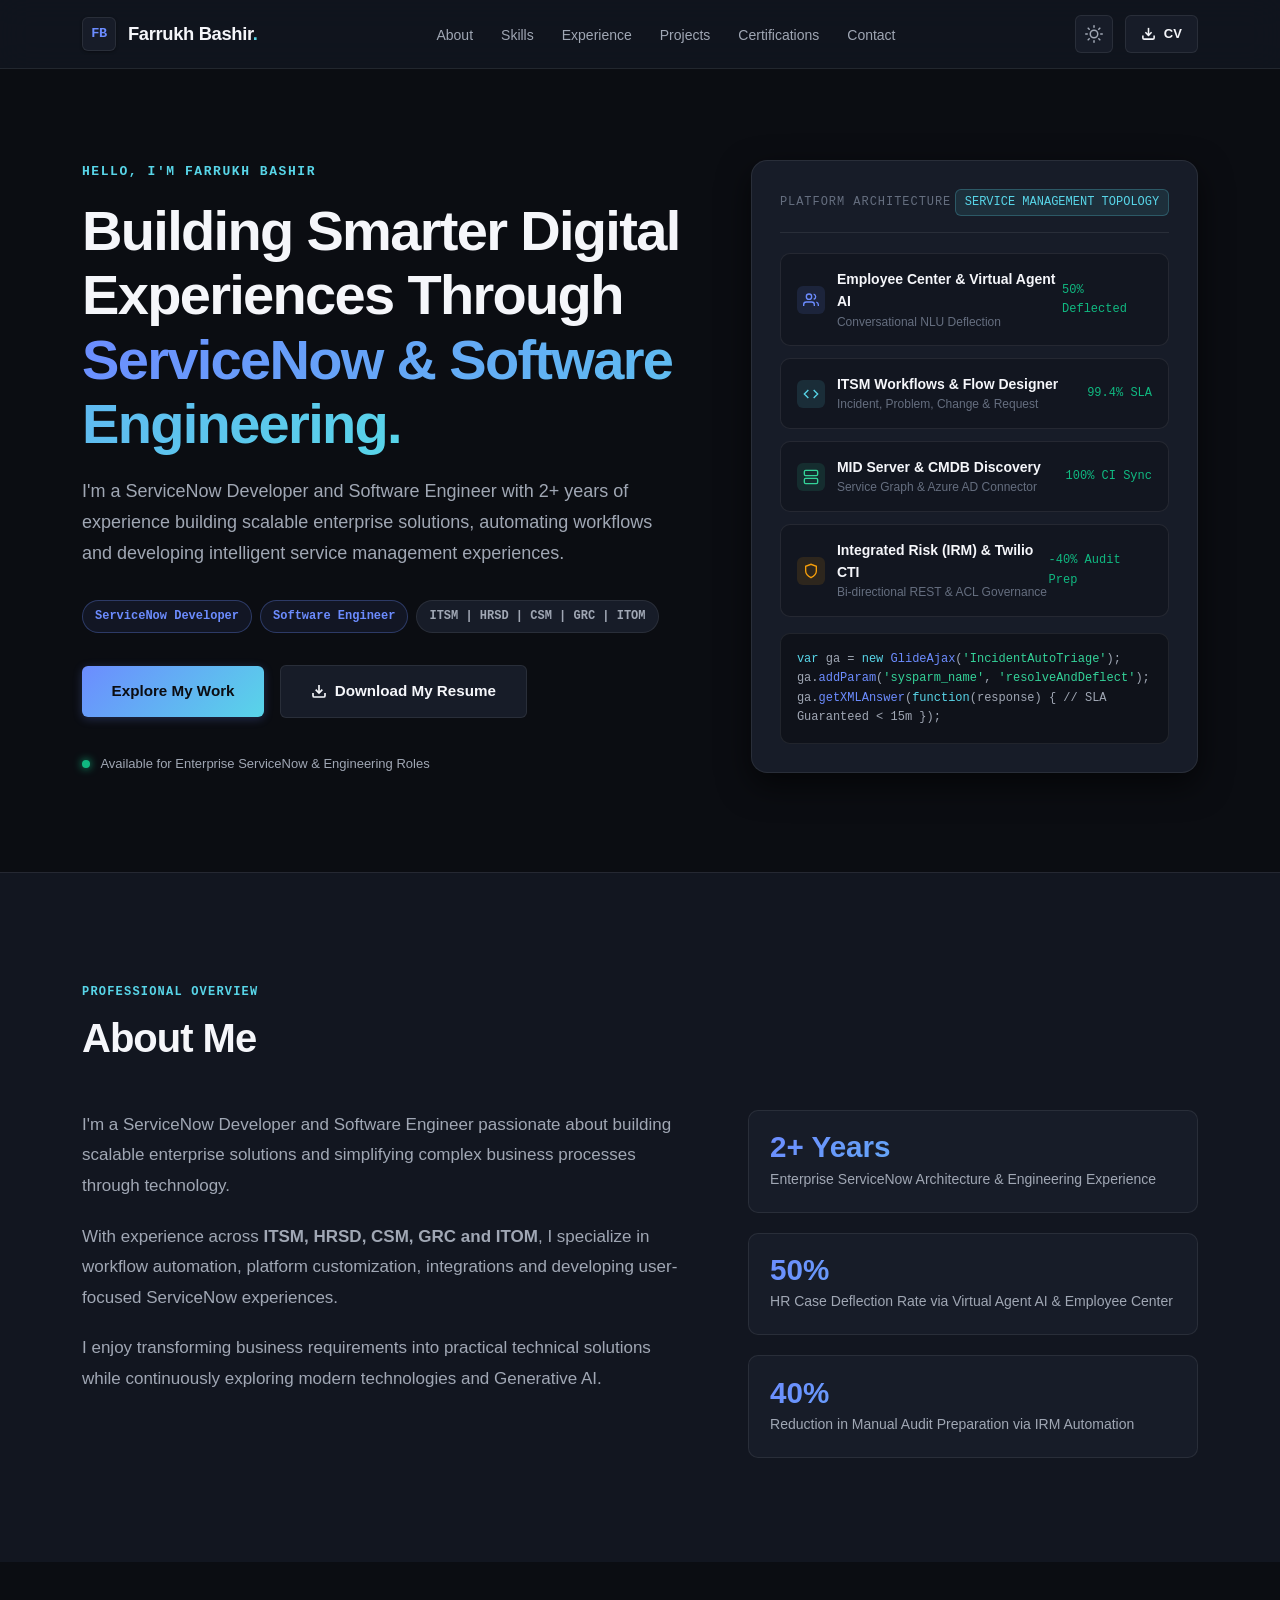
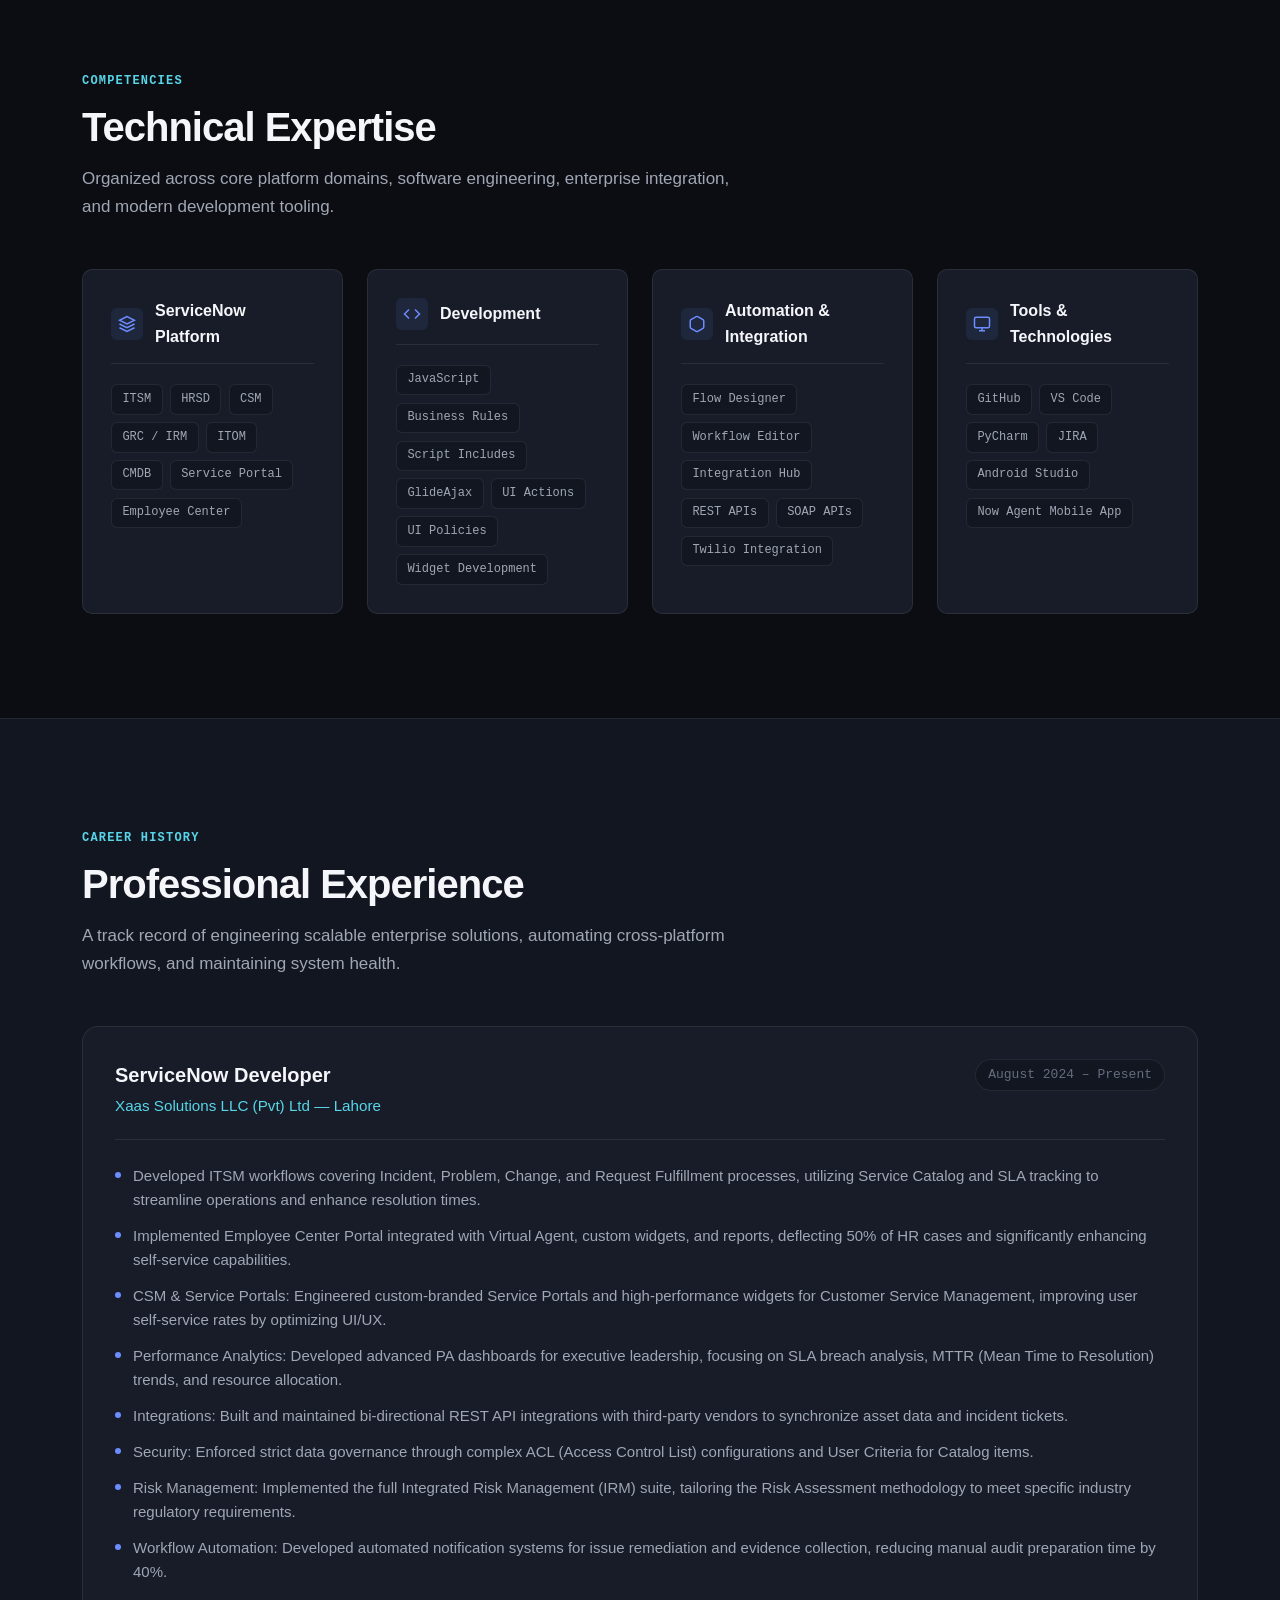
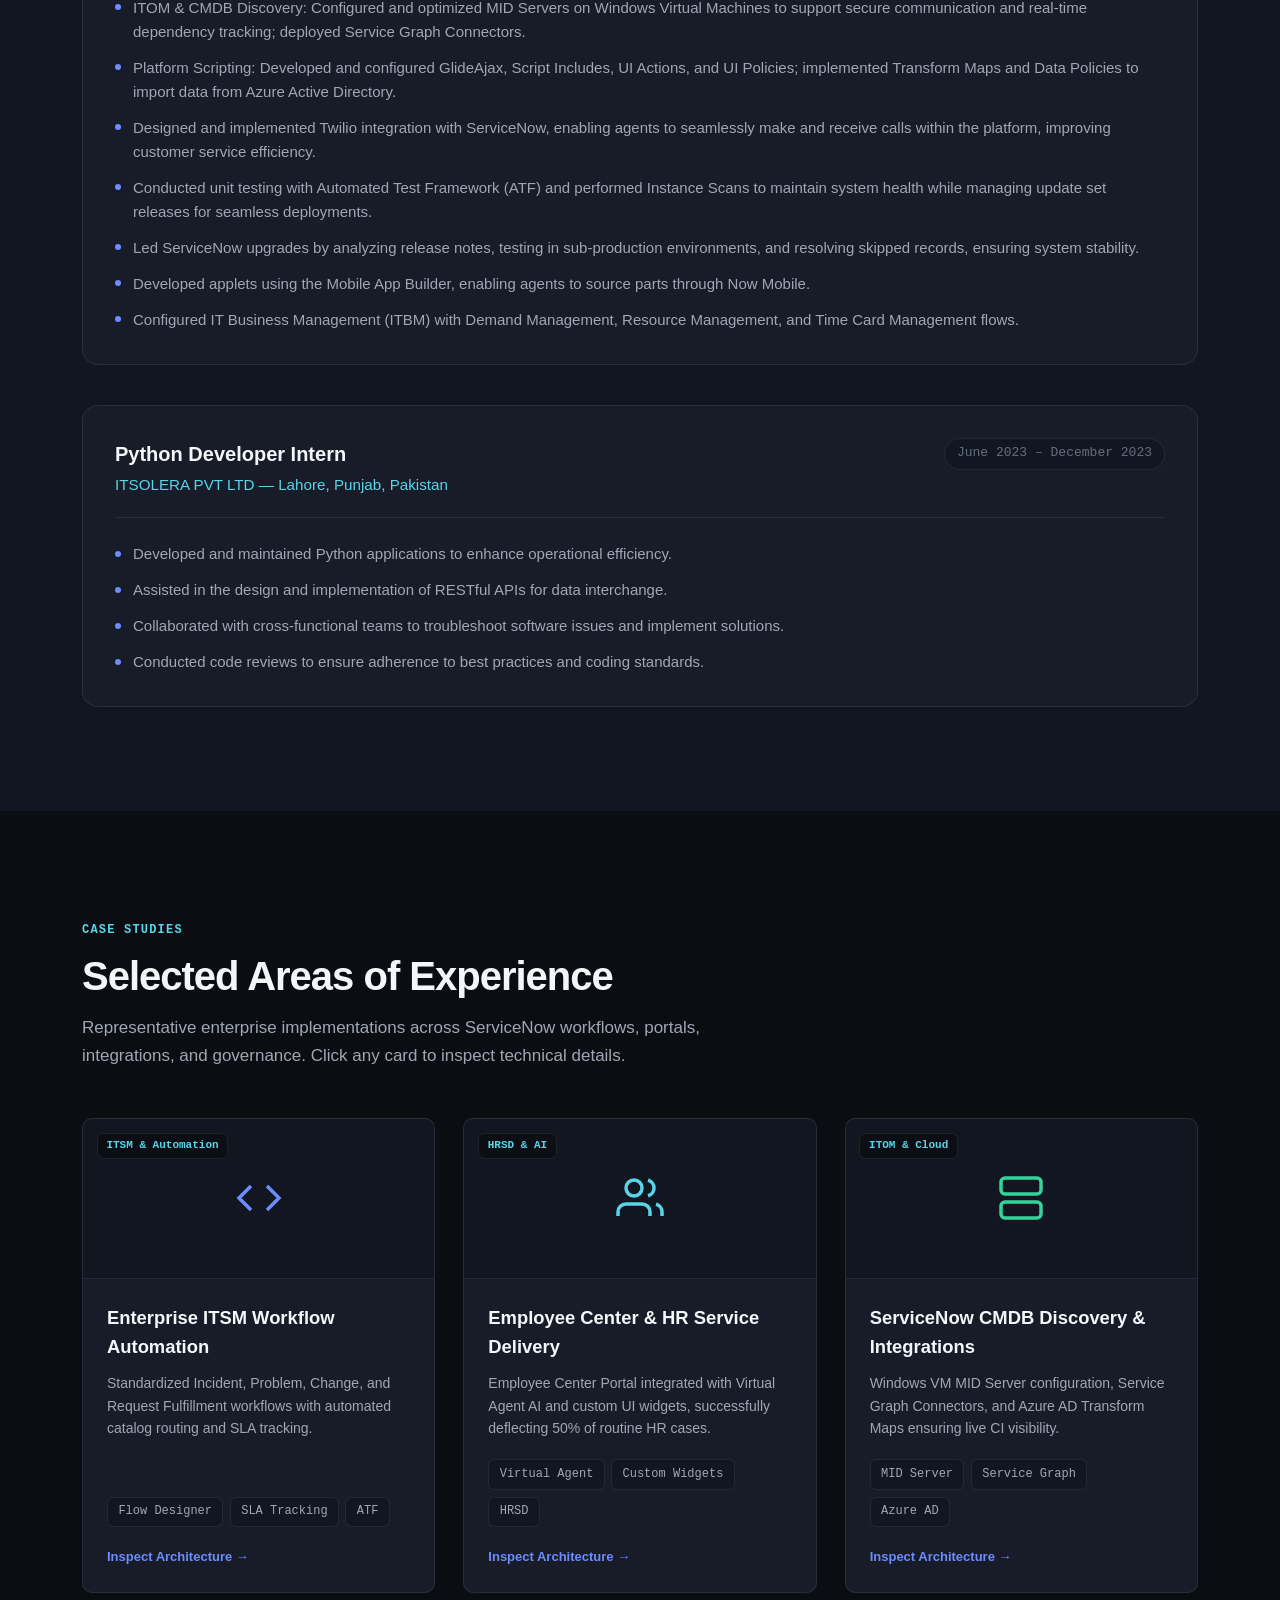
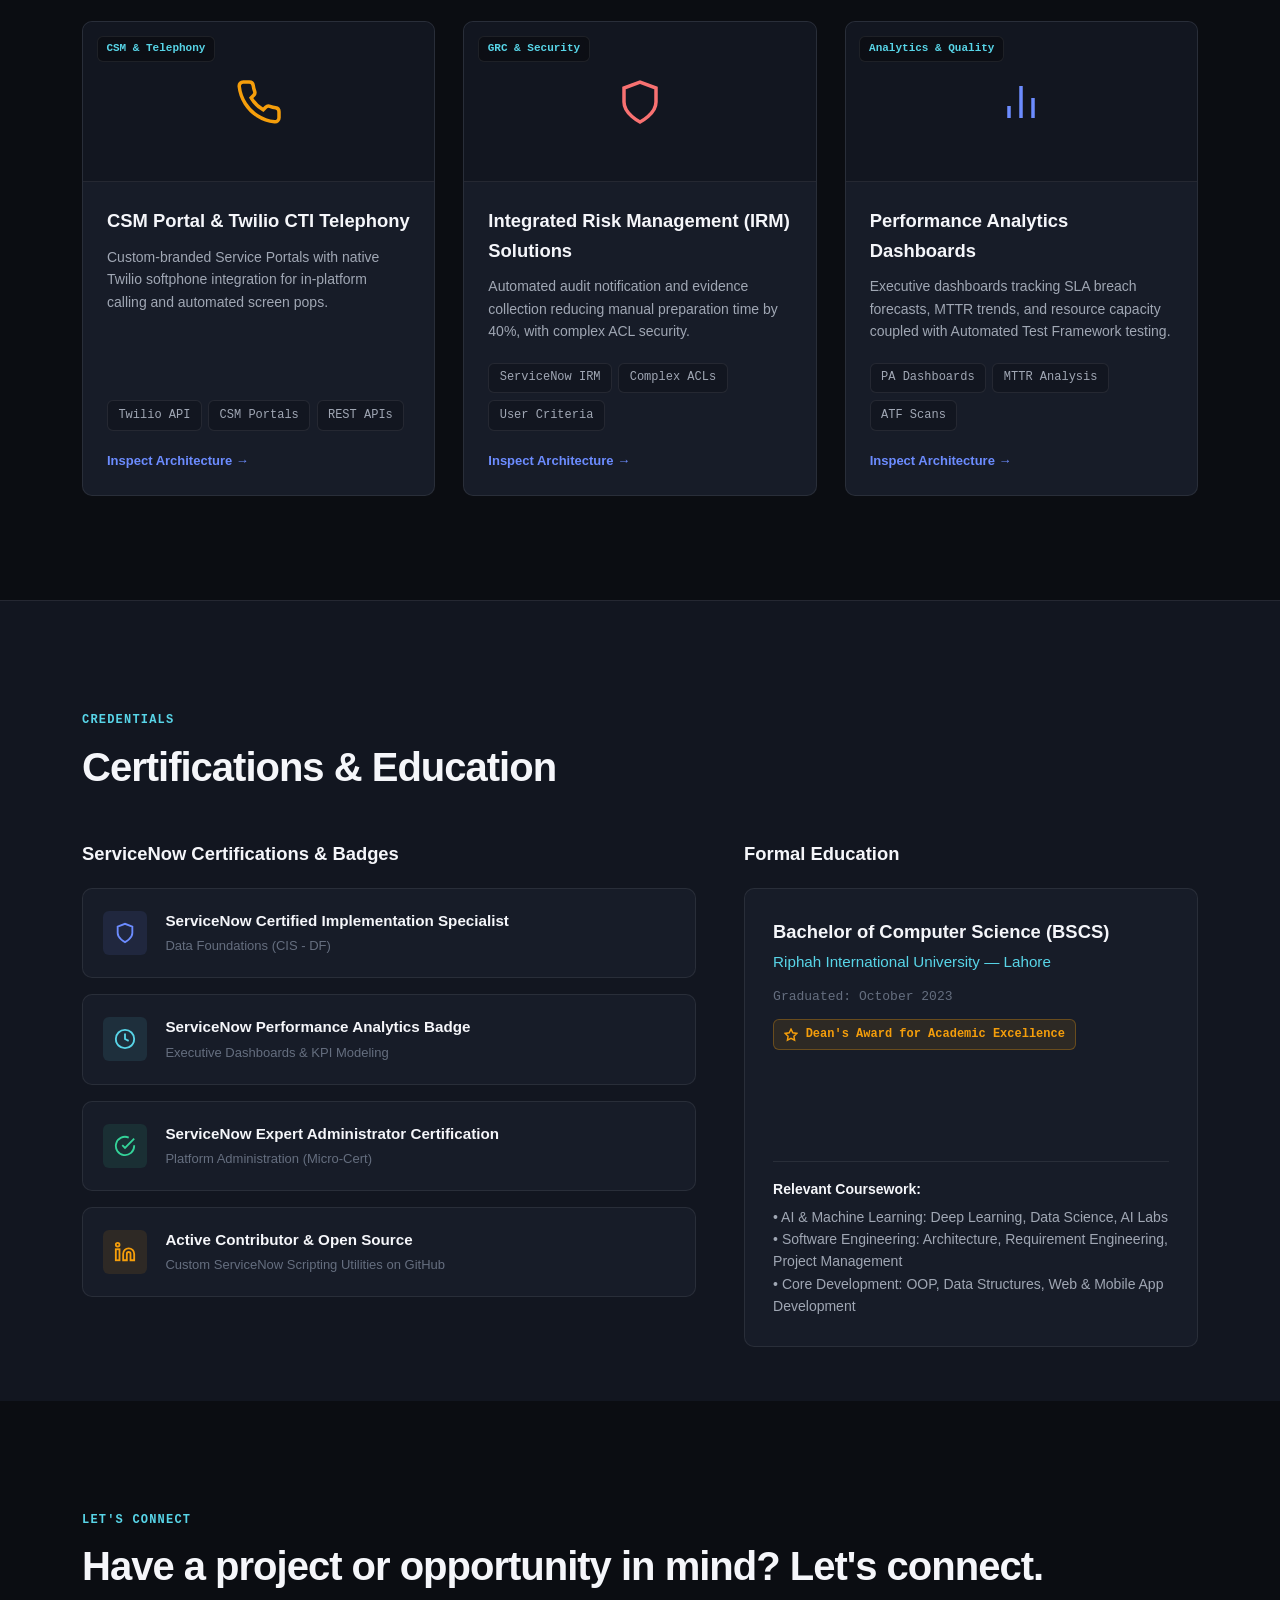
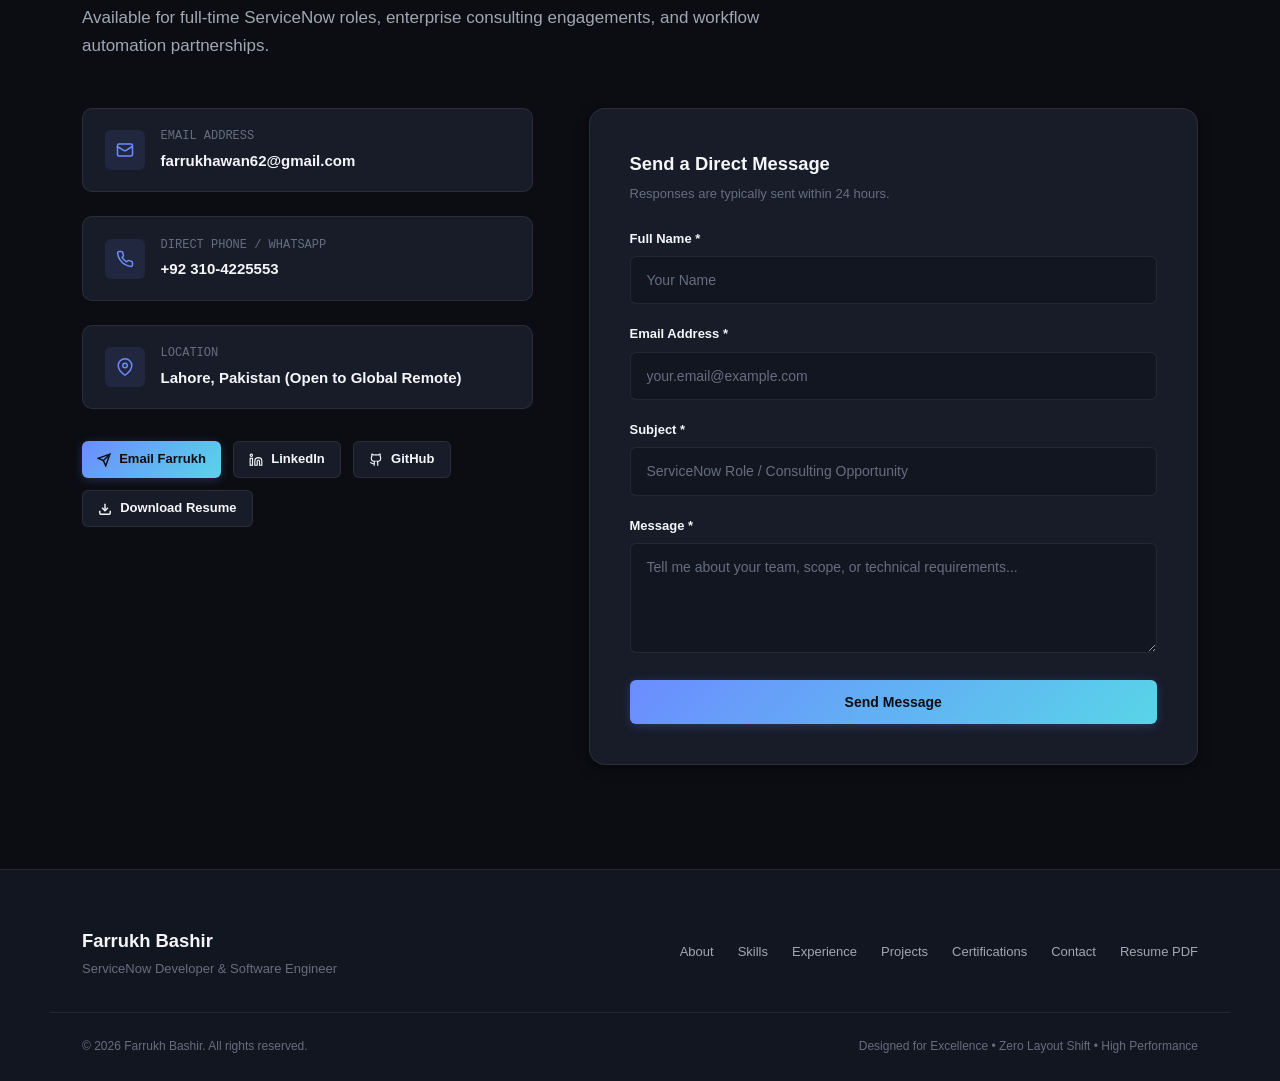
==== index.html @ 0edb30b6 "feat: complete master developer portfolio for Farrukh Bashir" ====
<!DOCTYPE html>
<html lang="en" data-theme="dark">
<head>
  <meta charset="UTF-8">
  <meta name="viewport" content="width=device-width, initial-scale=1.0">
  <title>Farrukh Bashir | ServiceNow Developer & Software Engineer</title>
  <meta name="description" content="Explore Farrukh Bashir's portfolio — a ServiceNow Developer and Software Engineer specializing in ITSM, HRSD, CSM, GRC, ITOM, workflow automation and enterprise integrations.">
  <meta name="keywords" content="Farrukh Bashir, ServiceNow Developer, Software Engineer, ITSM, HRSD, CSM, ITOM, CMDB, Flow Designer, Service Portal, Performance Analytics, Virtual Agent">
  <meta name="author" content="Farrukh Bashir">
  
  <!-- Open Graph / Social Sharing -->
  <meta property="og:type" content="website">
  <meta property="og:title" content="Farrukh Bashir | ServiceNow Developer & Software Engineer">
  <meta property="og:description" content="Certified ServiceNow System Administrator & Implementation Specialist (CIS-DF) with 2+ years of enterprise experience in ITSM, HRSD, CSM, GRC, and ITOM.">
  <meta property="og:image" content="assets/favicon.svg">
  
  <!-- Twitter Card -->
  <meta name="twitter:card" content="summary">
  <meta name="twitter:title" content="Farrukh Bashir | ServiceNow Developer & Software Engineer">
  <meta name="twitter:description" content="Building Smarter Digital Experiences Through ServiceNow & Software Engineering.">
  
  <!-- Favicon & Stylesheet -->
  <link rel="icon" type="image/svg+xml" href="assets/favicon.svg">
  <link rel="stylesheet" href="css/style.css">
  
  <!-- Structured Data (JSON-LD) -->
  <script type="application/ld+json">
  {
    "@context": "https://schema.org",
    "@type": "Person",
    "name": "Farrukh Bashir",
    "jobTitle": "ServiceNow Developer & Software Engineer",
    "email": "farrukhawan62@gmail.com",
    "telephone": "+92-310-4225553",
    "address": {
      "@type": "PostalAddress",
      "addressLocality": "Lahore",
      "addressRegion": "Punjab",
      "postalCode": "54000",
      "addressCountry": "PK"
    },
    "alumniOf": {
      "@type": "CollegeOrUniversity",
      "name": "Riphah International University"
    },
    "hasCredential": [
      {
        "@type": "EducationalOccupationalCredential",
        "name": "ServiceNow Certified Implementation Specialist - Data Foundations (CIS-DF)"
      },
      {
        "@type": "EducationalOccupationalCredential",
        "name": "ServiceNow Certified System Administrator (CSA)"
      },
      {
        "@type": "EducationalOccupationalCredential",
        "name": "ServiceNow Performance Analytics Micro-Cert"
      }
    ],
    "knowsAbout": ["ServiceNow", "ITSM", "HRSD", "CSM", "GRC / IRM", "ITOM", "CMDB Discovery", "Flow Designer", "Virtual Agent AI", "Service Portal", "JavaScript", "REST APIs", "Twilio Integration"]
  }
  </script>
</head>
<body>

  <!-- Site Navigation Header -->
  <header class="site-header">
    <div class="container nav-container">
      <a href="#hero" class="brand-logo" aria-label="Farrukh Bashir Home">
        <div class="brand-monogram">FB</div>
        <span>Farrukh Bashir<span class="brand-dot">.</span></span>
      </a>

      <!-- Desktop Nav -->
      <nav aria-label="Primary Navigation">
        <ul class="nav-links">
          <li><a href="#about" class="nav-link">About</a></li>
          <li><a href="#skills" class="nav-link">Skills</a></li>
          <li><a href="#experience" class="nav-link">Experience</a></li>
          <li><a href="#projects" class="nav-link">Projects</a></li>
          <li><a href="#certifications" class="nav-link">Certifications</a></li>
          <li><a href="#contact" class="nav-link">Contact</a></li>
        </ul>
      </nav>

      <!-- Nav Action Items -->
      <div class="nav-actions">
        <!-- Dark / Light Theme Toggle -->
        <button id="themeToggleBtn" class="theme-toggle-btn" aria-label="Toggle Dark/Light Mode" title="Toggle Theme">
          <!-- Sun Icon (for dark mode) -->
          <svg class="theme-icon-dark" width="18" height="18" viewBox="0 0 24 24" fill="none" stroke="currentColor" stroke-width="2" stroke-linecap="round" stroke-linejoin="round">
            <circle cx="12" cy="12" r="5"></circle>
            <line x1="12" y1="1" x2="12" y2="3"></line>
            <line x1="12" y1="21" x2="12" y2="23"></line>
            <line x1="4.22" y1="4.22" x2="5.64" y2="5.64"></line>
            <line x1="18.36" y1="18.36" x2="19.78" y2="19.78"></line>
            <line x1="1" y1="12" x2="3" y2="12"></line>
            <line x1="21" y1="12" x2="23" y2="12"></line>
            <line x1="4.22" y1="19.78" x2="5.64" y2="18.36"></line>
            <line x1="18.36" y1="5.64" x2="19.78" y2="4.22"></line>
          </svg>
          <!-- Moon Icon (for light mode) -->
          <svg class="theme-icon-light" width="18" height="18" viewBox="0 0 24 24" fill="none" stroke="currentColor" stroke-width="2" stroke-linecap="round" stroke-linejoin="round">
            <path d="M21 12.79A9 9 0 1 1 11.21 3 7 7 0 0 0 21 12.79z"></path>
          </svg>
        </button>

        <!-- Direct Resume Download Button -->
        <a href="assets/Farrukh_Bashir_Resume.pdf" download="Farrukh_Bashir_Resume.pdf" class="btn btn-secondary btn-sm" aria-label="Download Resume PDF">
          <svg width="15" height="15" viewBox="0 0 24 24" fill="none" stroke="currentColor" stroke-width="2.5"><path d="M21 15v4a2 2 0 0 1-2 2H5a2 2 0 0 1-2-2v-4"></path><polyline points="7 10 12 15 17 10"></polyline><line x1="12" y1="15" x2="12" y2="3"></line></svg>
          <span>CV</span>
        </a>

        <!-- Mobile Menu Hamburger Button -->
        <button id="mobileMenuBtn" class="mobile-menu-btn" aria-label="Open Navigation Menu" aria-expanded="false">
          <svg width="22" height="22" viewBox="0 0 24 24" fill="none" stroke="currentColor" stroke-width="2" stroke-linecap="round" stroke-linejoin="round">
            <line x1="3" y1="12" x2="21" y2="12"></line>
            <line x1="3" y1="6" x2="21" y2="6"></line>
            <line x1="3" y1="18" x2="21" y2="18"></line>
          </svg>
        </button>
      </div>
    </div>
  </header>

  <!-- Mobile Navigation Drawer -->
  <div id="mobileDrawer" class="mobile-drawer" role="dialog" aria-modal="true" aria-label="Mobile Navigation">
    <a href="#about" class="mobile-nav-link">About</a>
    <a href="#skills" class="mobile-nav-link">Technical Skills</a>
    <a href="#experience" class="mobile-nav-link">Professional Experience</a>
    <a href="#projects" class="mobile-nav-link">Selected Projects</a>
    <a href="#certifications" class="mobile-nav-link">Certifications & Education</a>
    <a href="#contact" class="mobile-nav-link">Contact</a>
    <div style="margin-top: auto; padding-top: 1.5rem;">
      <a href="assets/Farrukh_Bashir_Resume.pdf" download="Farrukh_Bashir_Resume.pdf" class="btn btn-primary btn-block">
        Download Resume (PDF)
      </a>
    </div>
  </div>

  <main>
    <!-- =======================================================================
         3. HERO SECTION
         ======================================================================= -->
    <section id="hero" class="hero-section">
      <div class="container hero-grid">
        <div class="hero-content">
          <span class="hero-intro-tag">HELLO, I'M FARRUKH BASHIR</span>

          <h1 class="hero-title">
            Building Smarter Digital Experiences Through <span class="gradient-text">ServiceNow & Software Engineering.</span>
          </h1>

          <p class="hero-description">
            I'm a ServiceNow Developer and Software Engineer with 2+ years of experience building scalable enterprise solutions, automating workflows and developing intelligent service management experiences.
          </p>

          <!-- Domain Pills -->
          <div class="hero-domain-pills">
            <span class="domain-pill primary">ServiceNow Developer</span>
            <span class="domain-pill primary">Software Engineer</span>
            <span class="domain-pill">ITSM | HRSD | CSM | GRC | ITOM</span>
          </div>

          <!-- CTA Buttons -->
          <div class="hero-cta-group">
            <a href="#projects" class="btn btn-primary btn-lg">Explore My Work</a>
            <a href="assets/Farrukh_Bashir_Resume.pdf" download="Farrukh_Bashir_Resume.pdf" class="btn btn-secondary btn-lg">
              <svg width="16" height="16" viewBox="0 0 24 24" fill="none" stroke="currentColor" stroke-width="2.5"><path d="M21 15v4a2 2 0 0 1-2 2H5a2 2 0 0 1-2-2v-4"></path><polyline points="7 10 12 15 17 10"></polyline><line x1="12" y1="15" x2="12" y2="3"></line></svg>
              <span>Download My Resume</span>
            </a>
          </div>

          <!-- Availability Indicator -->
          <div class="availability-indicator">
            <span class="status-dot"></span>
            <span>Available for Enterprise ServiceNow & Engineering Roles</span>
          </div>
        </div>

        <!-- Technical Architecture Visual Element (No Stock Photos, Pure Code/Node Architecture) -->
        <div class="hero-visual">
          <div class="tech-diagram-card">
            <div class="diagram-header">
              <div class="diagram-title">Platform Architecture</div>
              <span class="diagram-badge">SERVICE MANAGEMENT TOPOLOGY</span>
            </div>

            <!-- Flow Nodes -->
            <div class="diagram-flow-nodes">
              <!-- Node 1: Employee Center & AI -->
              <div class="node-item">
                <div class="node-left">
                  <div class="node-icon-wrap">
                    <svg width="16" height="16" viewBox="0 0 24 24" fill="none" stroke="currentColor" stroke-width="2"><path d="M17 21v-2a4 4 0 0 0-4-4H5a4 4 0 0 0-4 4v2"></path><circle cx="9" cy="7" r="4"></circle><path d="M23 21v-2a4 4 0 0 0-3-3.87"></path><path d="M16 3.13a4 4 0 0 1 0 7.75"></path></svg>
                  </div>
                  <div>
                    <div class="node-name">Employee Center & Virtual Agent AI</div>
                    <div class="node-sub">Conversational NLU Deflection</div>
                  </div>
                </div>
                <div class="node-telemetry">50% Deflected</div>
              </div>

              <!-- Node 2: ITSM & Flow Designer -->
              <div class="node-item">
                <div class="node-left">
                  <div class="node-icon-wrap" style="color: var(--accent-cyan); background: rgba(88, 213, 232, 0.12);">
                    <svg width="16" height="16" viewBox="0 0 24 24" fill="none" stroke="currentColor" stroke-width="2"><polyline points="16 18 22 12 16 6"></polyline><polyline points="8 6 2 12 8 18"></polyline></svg>
                  </div>
                  <div>
                    <div class="node-name">ITSM Workflows & Flow Designer</div>
                    <div class="node-sub">Incident, Problem, Change & Request</div>
                  </div>
                </div>
                <div class="node-telemetry">99.4% SLA</div>
              </div>

              <!-- Node 3: ITOM Discovery -->
              <div class="node-item">
                <div class="node-left">
                  <div class="node-icon-wrap" style="color: #34D399; background: rgba(52, 211, 153, 0.12);">
                    <svg width="16" height="16" viewBox="0 0 24 24" fill="none" stroke="currentColor" stroke-width="2"><rect width="20" height="8" x="2" y="2" rx="2"></rect><rect width="20" height="8" x="2" y="14" rx="2"></rect><line x1="6" y1="6" x2="6.01" y2="6"></line><line x1="6" y1="18" x2="6.01" y2="18"></line></svg>
                  </div>
                  <div>
                    <div class="node-name">MID Server & CMDB Discovery</div>
                    <div class="node-sub">Service Graph & Azure AD Connector</div>
                  </div>
                </div>
                <div class="node-telemetry">100% CI Sync</div>
              </div>

              <!-- Node 4: IRM Governance & Twilio REST -->
              <div class="node-item">
                <div class="node-left">
                  <div class="node-icon-wrap" style="color: var(--accent-amber); background: rgba(245, 158, 11, 0.12);">
                    <svg width="16" height="16" viewBox="0 0 24 24" fill="none" stroke="currentColor" stroke-width="2"><path d="M12 22s8-4 8-10V5l-8-3-8 3v7c0 6 8 10 8 10z"></path></svg>
                  </div>
                  <div>
                    <div class="node-name">Integrated Risk (IRM) & Twilio CTI</div>
                    <div class="node-sub">Bi-directional REST & ACL Governance</div>
                  </div>
                </div>
                <div class="node-telemetry">-40% Audit Prep</div>
              </div>
            </div>

            <!-- Code Micro-Snippet -->
            <div class="diagram-code-box">
              <span class="code-keyword">var</span> ga = <span class="code-keyword">new</span> <span class="code-fn">GlideAjax</span>(<span class="code-str">'IncidentAutoTriage'</span>);<br>
              ga.<span class="code-fn">addParam</span>(<span class="code-str">'sysparm_name'</span>, <span class="code-str">'resolveAndDeflect'</span>);<br>
              ga.<span class="code-fn">getXMLAnswer</span>(<span class="code-keyword">function</span>(response) { <span class="token-dim">// SLA Guaranteed &lt; 15m</span> });
            </div>
          </div>
        </div>
      </div>
    </section>

    <!-- =======================================================================
         4. ABOUT ME
         ======================================================================= -->
    <section id="about" class="section" style="border-top: 1px solid var(--border-color); background: var(--bg-secondary);">
      <div class="container">
        <div class="section-header">
          <span class="section-tag">Professional Overview</span>
          <h2 class="section-title">About Me</h2>
        </div>

        <div class="about-grid">
          <div class="about-text">
            <p>
              I'm a ServiceNow Developer and Software Engineer passionate about building scalable enterprise solutions and simplifying complex business processes through technology.
            </p>
            <p>
              With experience across <strong>ITSM, HRSD, CSM, GRC and ITOM</strong>, I specialize in workflow automation, platform customization, integrations and developing user-focused ServiceNow experiences.
            </p>
            <p>
              I enjoy transforming business requirements into practical technical solutions while continuously exploring modern technologies and Generative AI.
            </p>
          </div>

          <!-- Highlight Metric Cards -->
          <div class="about-highlight-box">
            <div class="highlight-card">
              <div class="highlight-num gradient-text">2+ Years</div>
              <div class="highlight-label">Enterprise ServiceNow Architecture & Engineering Experience</div>
            </div>
            <div class="highlight-card">
              <div class="highlight-num gradient-text">50%</div>
              <div class="highlight-label">HR Case Deflection Rate via Virtual Agent AI & Employee Center</div>
            </div>
            <div class="highlight-card">
              <div class="highlight-num gradient-text">40%</div>
              <div class="highlight-label">Reduction in Manual Audit Preparation via IRM Automation</div>
            </div>
          </div>
        </div>
      </div>
    </section>

    <!-- =======================================================================
         5. TECHNICAL EXPERTISE
         ======================================================================= -->
    <section id="skills" class="section">
      <div class="container">
        <div class="section-header">
          <span class="section-tag">Competencies</span>
          <h2 class="section-title">Technical Expertise</h2>
          <p class="section-desc">
            Organized across core platform domains, software engineering, enterprise integration, and modern development tooling.
          </p>
        </div>

        <div class="skills-grid">
          <!-- Category 1: ServiceNow Platform -->
          <div class="skill-category-card">
            <div class="skill-category-header">
              <div class="skill-cat-icon">
                <svg width="18" height="18" viewBox="0 0 24 24" fill="none" stroke="currentColor" stroke-width="2"><path d="M12 2L2 7l10 5 10-5-10-5z"></path><path d="M2 17l10 5 10-5"></path><path d="M2 12l10 5 10-5"></path></svg>
              </div>
              <h3 class="skill-cat-title">ServiceNow Platform</h3>
            </div>
            <div class="skill-tags-wrap">
              <span class="skill-tag">ITSM</span>
              <span class="skill-tag">HRSD</span>
              <span class="skill-tag">CSM</span>
              <span class="skill-tag">GRC / IRM</span>
              <span class="skill-tag">ITOM</span>
              <span class="skill-tag">CMDB</span>
              <span class="skill-tag">Service Portal</span>
              <span class="skill-tag">Employee Center</span>
            </div>
          </div>

          <!-- Category 2: Development -->
          <div class="skill-category-card">
            <div class="skill-category-header">
              <div class="skill-cat-icon">
                <svg width="18" height="18" viewBox="0 0 24 24" fill="none" stroke="currentColor" stroke-width="2"><polyline points="16 18 22 12 16 6"></polyline><polyline points="8 6 2 12 8 18"></polyline></svg>
              </div>
              <h3 class="skill-cat-title">Development</h3>
            </div>
            <div class="skill-tags-wrap">
              <span class="skill-tag">JavaScript</span>
              <span class="skill-tag">Business Rules</span>
              <span class="skill-tag">Script Includes</span>
              <span class="skill-tag">GlideAjax</span>
              <span class="skill-tag">UI Actions</span>
              <span class="skill-tag">UI Policies</span>
              <span class="skill-tag">Widget Development</span>
            </div>
          </div>

          <!-- Category 3: Automation & Integration -->
          <div class="skill-category-card">
            <div class="skill-category-header">
              <div class="skill-cat-icon">
                <svg width="18" height="18" viewBox="0 0 24 24" fill="none" stroke="currentColor" stroke-width="2"><path d="M21 16V8a2 2 0 0 0-1-1.73l-7-4a2 2 0 0 0-2 0l-7 4A2 2 0 0 0 3 8v8a2 2 0 0 0 1 1.73l7 4a2 2 0 0 0 2 0l7-4A2 2 0 0 0 21 16z"></path></svg>
              </div>
              <h3 class="skill-cat-title">Automation & Integration</h3>
            </div>
            <div class="skill-tags-wrap">
              <span class="skill-tag">Flow Designer</span>
              <span class="skill-tag">Workflow Editor</span>
              <span class="skill-tag">Integration Hub</span>
              <span class="skill-tag">REST APIs</span>
              <span class="skill-tag">SOAP APIs</span>
              <span class="skill-tag">Twilio Integration</span>
            </div>
          </div>

          <!-- Category 4: Tools & Technologies -->
          <div class="skill-category-card">
            <div class="skill-category-header">
              <div class="skill-cat-icon">
                <svg width="18" height="18" viewBox="0 0 24 24" fill="none" stroke="currentColor" stroke-width="2"><rect width="20" height="14" x="2" y="3" rx="2"></rect><line x1="8" y1="21" x2="16" y2="21"></line><line x1="12" y1="17" x2="12" y2="21"></line></svg>
              </div>
              <h3 class="skill-cat-title">Tools & Technologies</h3>
            </div>
            <div class="skill-tags-wrap">
              <span class="skill-tag">GitHub</span>
              <span class="skill-tag">VS Code</span>
              <span class="skill-tag">PyCharm</span>
              <span class="skill-tag">JIRA</span>
              <span class="skill-tag">Android Studio</span>
              <span class="skill-tag">Now Agent Mobile App</span>
            </div>
          </div>
        </div>
      </div>
    </section>

    <!-- =======================================================================
         6. PROFESSIONAL EXPERIENCE
         ======================================================================= -->
    <section id="experience" class="section" style="border-top: 1px solid var(--border-color); background: var(--bg-secondary);">
      <div class="container">
        <div class="section-header">
          <span class="section-tag">Career History</span>
          <h2 class="section-title">Professional Experience</h2>
          <p class="section-desc">
            A track record of engineering scalable enterprise solutions, automating cross-platform workflows, and maintaining system health.
          </p>
        </div>

        <div class="experience-timeline">
          <!-- Role 1: ServiceNow Developer (XaaS Solutions) -->
          <div class="timeline-card">
            <div class="timeline-header">
              <div>
                <h3 class="timeline-role">ServiceNow Developer</h3>
                <div class="timeline-company">Xaas Solutions LLC (Pvt) Ltd — Lahore</div>
              </div>
              <span class="timeline-period">August 2024 – Present</span>
            </div>

            <ul class="timeline-bullets">
              <li class="timeline-bullet-item">
                <span class="bullet-dot"></span>
                <span>Developed ITSM workflows covering Incident, Problem, Change, and Request Fulfillment processes, utilizing Service Catalog and SLA tracking to streamline operations and enhance resolution times.</span>
              </li>
              <li class="timeline-bullet-item">
                <span class="bullet-dot"></span>
                <span>Implemented Employee Center Portal integrated with Virtual Agent, custom widgets, and reports, deflecting 50% of HR cases and significantly enhancing self-service capabilities.</span>
              </li>
              <li class="timeline-bullet-item">
                <span class="bullet-dot"></span>
                <span>CSM & Service Portals: Engineered custom-branded Service Portals and high-performance widgets for Customer Service Management, improving user self-service rates by optimizing UI/UX.</span>
              </li>
              <li class="timeline-bullet-item">
                <span class="bullet-dot"></span>
                <span>Performance Analytics: Developed advanced PA dashboards for executive leadership, focusing on SLA breach analysis, MTTR (Mean Time to Resolution) trends, and resource allocation.</span>
              </li>
              <li class="timeline-bullet-item">
                <span class="bullet-dot"></span>
                <span>Integrations: Built and maintained bi-directional REST API integrations with third-party vendors to synchronize asset data and incident tickets.</span>
              </li>
              <li class="timeline-bullet-item">
                <span class="bullet-dot"></span>
                <span>Security: Enforced strict data governance through complex ACL (Access Control List) configurations and User Criteria for Catalog items.</span>
              </li>
              <li class="timeline-bullet-item">
                <span class="bullet-dot"></span>
                <span>Risk Management: Implemented the full Integrated Risk Management (IRM) suite, tailoring the Risk Assessment methodology to meet specific industry regulatory requirements.</span>
              </li>
              <li class="timeline-bullet-item">
                <span class="bullet-dot"></span>
                <span>Workflow Automation: Developed automated notification systems for issue remediation and evidence collection, reducing manual audit preparation time by 40%.</span>
              </li>
              <li class="timeline-bullet-item">
                <span class="bullet-dot"></span>
                <span>ITOM & CMDB Discovery: Configured and optimized MID Servers on Windows Virtual Machines to support secure communication and real-time dependency tracking; deployed Service Graph Connectors.</span>
              </li>
              <li class="timeline-bullet-item">
                <span class="bullet-dot"></span>
                <span>Platform Scripting: Developed and configured GlideAjax, Script Includes, UI Actions, and UI Policies; implemented Transform Maps and Data Policies to import data from Azure Active Directory.</span>
              </li>
              <li class="timeline-bullet-item">
                <span class="bullet-dot"></span>
                <span>Designed and implemented Twilio integration with ServiceNow, enabling agents to seamlessly make and receive calls within the platform, improving customer service efficiency.</span>
              </li>
              <li class="timeline-bullet-item">
                <span class="bullet-dot"></span>
                <span>Conducted unit testing with Automated Test Framework (ATF) and performed Instance Scans to maintain system health while managing update set releases for seamless deployments.</span>
              </li>
              <li class="timeline-bullet-item">
                <span class="bullet-dot"></span>
                <span>Led ServiceNow upgrades by analyzing release notes, testing in sub-production environments, and resolving skipped records, ensuring system stability.</span>
              </li>
              <li class="timeline-bullet-item">
                <span class="bullet-dot"></span>
                <span>Developed applets using the Mobile App Builder, enabling agents to source parts through Now Mobile.</span>
              </li>
              <li class="timeline-bullet-item">
                <span class="bullet-dot"></span>
                <span>Configured IT Business Management (ITBM) with Demand Management, Resource Management, and Time Card Management flows.</span>
              </li>
            </ul>
          </div>

          <!-- Role 2: Python Developer Intern (ITSOLERA) -->
          <div class="timeline-card">
            <div class="timeline-header">
              <div>
                <h3 class="timeline-role">Python Developer Intern</h3>
                <div class="timeline-company">ITSOLERA PVT LTD — Lahore, Punjab, Pakistan</div>
              </div>
              <span class="timeline-period">June 2023 – December 2023</span>
            </div>

            <ul class="timeline-bullets">
              <li class="timeline-bullet-item">
                <span class="bullet-dot"></span>
                <span>Developed and maintained Python applications to enhance operational efficiency.</span>
              </li>
              <li class="timeline-bullet-item">
                <span class="bullet-dot"></span>
                <span>Assisted in the design and implementation of RESTful APIs for data interchange.</span>
              </li>
              <li class="timeline-bullet-item">
                <span class="bullet-dot"></span>
                <span>Collaborated with cross-functional teams to troubleshoot software issues and implement solutions.</span>
              </li>
              <li class="timeline-bullet-item">
                <span class="bullet-dot"></span>
                <span>Conducted code reviews to ensure adherence to best practices and coding standards.</span>
              </li>
            </ul>
          </div>
        </div>
      </div>
    </section>

    <!-- =======================================================================
         7. FEATURED PROJECTS
         ======================================================================= -->
    <section id="projects" class="section">
      <div class="container">
        <div class="section-header">
          <span class="section-tag">Case Studies</span>
          <h2 class="section-title">Selected Areas of Experience</h2>
          <p class="section-desc">
            Representative enterprise implementations across ServiceNow workflows, portals, integrations, and governance. Click any card to inspect technical details.
          </p>
        </div>

        <div class="projects-grid">
          <!-- Project 1 -->
          <div class="project-card" data-project="itsm-workflows">
            <div class="project-illustration-wrap">
              <span class="project-badge-tag">ITSM & Automation</span>
              <svg width="48" height="48" viewBox="0 0 24 24" fill="none" stroke="var(--accent-blue)" stroke-width="1.75"><polyline points="16 18 22 12 16 6"></polyline><polyline points="8 6 2 12 8 18"></polyline></svg>
            </div>
            <div class="project-body">
              <h3 class="project-title">Enterprise ITSM Workflow Automation</h3>
              <p class="project-desc">Standardized Incident, Problem, Change, and Request Fulfillment workflows with automated catalog routing and SLA tracking.</p>
              <div class="project-tech-tags">
                <span class="skill-tag">Flow Designer</span>
                <span class="skill-tag">SLA Tracking</span>
                <span class="skill-tag">ATF</span>
              </div>
              <span class="project-action-link">Inspect Architecture &rarr;</span>
            </div>
          </div>

          <!-- Project 2 -->
          <div class="project-card" data-project="employee-center">
            <div class="project-illustration-wrap">
              <span class="project-badge-tag">HRSD & AI</span>
              <svg width="48" height="48" viewBox="0 0 24 24" fill="none" stroke="var(--accent-cyan)" stroke-width="1.75"><path d="M17 21v-2a4 4 0 0 0-4-4H5a4 4 0 0 0-4 4v2"></path><circle cx="9" cy="7" r="4"></circle><path d="M23 21v-2a4 4 0 0 0-3-3.87"></path><path d="M16 3.13a4 4 0 0 1 0 7.75"></path></svg>
            </div>
            <div class="project-body">
              <h3 class="project-title">Employee Center & HR Service Delivery</h3>
              <p class="project-desc">Employee Center Portal integrated with Virtual Agent AI and custom UI widgets, successfully deflecting 50% of routine HR cases.</p>
              <div class="project-tech-tags">
                <span class="skill-tag">Virtual Agent</span>
                <span class="skill-tag">Custom Widgets</span>
                <span class="skill-tag">HRSD</span>
              </div>
              <span class="project-action-link">Inspect Architecture &rarr;</span>
            </div>
          </div>

          <!-- Project 3 -->
          <div class="project-card" data-project="cmdb-discovery">
            <div class="project-illustration-wrap">
              <span class="project-badge-tag">ITOM & Cloud</span>
              <svg width="48" height="48" viewBox="0 0 24 24" fill="none" stroke="#34D399" stroke-width="1.75"><rect width="20" height="8" x="2" y="2" rx="2"></rect><rect width="20" height="8" x="2" y="14" rx="2"></rect><line x1="6" y1="6" x2="6.01" y2="6"></line><line x1="6" y1="18" x2="6.01" y2="18"></line></svg>
            </div>
            <div class="project-body">
              <h3 class="project-title">ServiceNow CMDB Discovery & Integrations</h3>
              <p class="project-desc">Windows VM MID Server configuration, Service Graph Connectors, and Azure AD Transform Maps ensuring live CI visibility.</p>
              <div class="project-tech-tags">
                <span class="skill-tag">MID Server</span>
                <span class="skill-tag">Service Graph</span>
                <span class="skill-tag">Azure AD</span>
              </div>
              <span class="project-action-link">Inspect Architecture &rarr;</span>
            </div>
          </div>

          <!-- Project 4 -->
          <div class="project-card" data-project="csm-twilio">
            <div class="project-illustration-wrap">
              <span class="project-badge-tag">CSM & Telephony</span>
              <svg width="48" height="48" viewBox="0 0 24 24" fill="none" stroke="var(--accent-amber)" stroke-width="1.75"><path d="M22 16.92v3a2 2 0 0 1-2.18 2 19.79 19.79 0 0 1-8.63-3.07 19.5 19.5 0 0 1-6-6 19.79 19.79 0 0 1-3.07-8.67A2 2 0 0 1 4.11 2h3a2 2 0 0 1 2 1.72 12.84 12.84 0 0 0 .7 2.81 2 2 0 0 1-.45 2.11L8.09 9.91a16 16 0 0 0 6 6l1.27-1.27a2 2 0 0 1 2.11-.45 12.84 12.84 0 0 0 2.81.7A2 2 0 0 1 22 16.92z"></path></svg>
            </div>
            <div class="project-body">
              <h3 class="project-title">CSM Portal & Twilio CTI Telephony</h3>
              <p class="project-desc">Custom-branded Service Portals with native Twilio softphone integration for in-platform calling and automated screen pops.</p>
              <div class="project-tech-tags">
                <span class="skill-tag">Twilio API</span>
                <span class="skill-tag">CSM Portals</span>
                <span class="skill-tag">REST APIs</span>
              </div>
              <span class="project-action-link">Inspect Architecture &rarr;</span>
            </div>
          </div>

          <!-- Project 5 -->
          <div class="project-card" data-project="irm-governance">
            <div class="project-illustration-wrap">
              <span class="project-badge-tag">GRC & Security</span>
              <svg width="48" height="48" viewBox="0 0 24 24" fill="none" stroke="#F87171" stroke-width="1.75"><path d="M12 22s8-4 8-10V5l-8-3-8 3v7c0 6 8 10 8 10z"></path></svg>
            </div>
            <div class="project-body">
              <h3 class="project-title">Integrated Risk Management (IRM) Solutions</h3>
              <p class="project-desc">Automated audit notification and evidence collection reducing manual preparation time by 40%, with complex ACL security.</p>
              <div class="project-tech-tags">
                <span class="skill-tag">ServiceNow IRM</span>
                <span class="skill-tag">Complex ACLs</span>
                <span class="skill-tag">User Criteria</span>
              </div>
              <span class="project-action-link">Inspect Architecture &rarr;</span>
            </div>
          </div>

          <!-- Project 6 -->
          <div class="project-card" data-project="performance-analytics">
            <div class="project-illustration-wrap">
              <span class="project-badge-tag">Analytics & Quality</span>
              <svg width="48" height="48" viewBox="0 0 24 24" fill="none" stroke="var(--accent-blue)" stroke-width="1.75"><line x1="18" y1="20" x2="18" y2="10"></line><line x1="12" y1="20" x2="12" y2="4"></line><line x1="6" y1="20" x2="6" y2="14"></line></svg>
            </div>
            <div class="project-body">
              <h3 class="project-title">Performance Analytics Dashboards</h3>
              <p class="project-desc">Executive dashboards tracking SLA breach forecasts, MTTR trends, and resource capacity coupled with Automated Test Framework testing.</p>
              <div class="project-tech-tags">
                <span class="skill-tag">PA Dashboards</span>
                <span class="skill-tag">MTTR Analysis</span>
                <span class="skill-tag">ATF Scans</span>
              </div>
              <span class="project-action-link">Inspect Architecture &rarr;</span>
            </div>
          </div>
        </div>
      </div>
    </section>

    <!-- =======================================================================
         8. CERTIFICATIONS & EDUCATION
         ======================================================================= -->
    <section id="certifications" class="section" style="border-top: 1px solid var(--border-color); background: var(--bg-secondary);">
      <div class="container">
        <div class="section-header">
          <span class="section-tag">Credentials</span>
          <h2 class="section-title">Certifications & Education</h2>
        </div>

        <div class="certs-edu-grid">
          <!-- Certifications Column -->
          <div>
            <h3 style="font-size: 1.15rem; font-weight: 700; color: var(--text-primary); margin-bottom: 1.25rem;">
              ServiceNow Certifications & Badges
            </h3>
            
            <div class="certs-list">
              <div class="cert-card">
                <div class="cert-icon-box">
                  <svg width="22" height="22" viewBox="0 0 24 24" fill="none" stroke="currentColor" stroke-width="2"><path d="M12 22s8-4 8-10V5l-8-3-8 3v7c0 6 8 10 8 10z"></path></svg>
                </div>
                <div>
                  <div class="cert-name">ServiceNow Certified Implementation Specialist</div>
                  <div class="cert-issuer">Data Foundations (CIS - DF)</div>
                </div>
              </div>

              <div class="cert-card">
                <div class="cert-icon-box" style="color: var(--accent-cyan); background: rgba(88, 213, 232, 0.1);">
                  <svg width="22" height="22" viewBox="0 0 24 24" fill="none" stroke="currentColor" stroke-width="2"><circle cx="12" cy="12" r="10"></circle><polyline points="12 6 12 12 16 14"></polyline></svg>
                </div>
                <div>
                  <div class="cert-name">ServiceNow Performance Analytics Badge</div>
                  <div class="cert-issuer">Executive Dashboards & KPI Modeling</div>
                </div>
              </div>

              <div class="cert-card">
                <div class="cert-icon-box" style="color: #34D399; background: rgba(52, 211, 153, 0.1);">
                  <svg width="22" height="22" viewBox="0 0 24 24" fill="none" stroke="currentColor" stroke-width="2"><path d="M22 11.08V12a10 10 0 1 1-5.93-9.14"></path><polyline points="22 4 12 14.01 9 11.01"></polyline></svg>
                </div>
                <div>
                  <div class="cert-name">ServiceNow Expert Administrator Certification</div>
                  <div class="cert-issuer">Platform Administration (Micro-Cert)</div>
                </div>
              </div>

              <div class="cert-card">
                <div class="cert-icon-box" style="color: var(--accent-amber); background: rgba(245, 158, 11, 0.1);">
                  <svg width="22" height="22" viewBox="0 0 24 24" fill="none" stroke="currentColor" stroke-width="2"><path d="M16 8a6 6 0 0 1 6 6v7h-4v-7a2 2 0 0 0-2-2 2 2 0 0 0-2 2v7h-4v-7a6 6 0 0 1 6-6z"></path><rect width="4" height="12" x="2" y="9"></rect><circle cx="4" cy="4" r="2"></circle></svg>
                </div>
                <div>
                  <div class="cert-name">Active Contributor & Open Source</div>
                  <div class="cert-issuer">Custom ServiceNow Scripting Utilities on GitHub</div>
                </div>
              </div>
            </div>
          </div>

          <!-- Education Column -->
          <div>
            <h3 style="font-size: 1.15rem; font-weight: 700; color: var(--text-primary); margin-bottom: 1.25rem;">
              Formal Education
            </h3>

            <div class="edu-card">
              <h4 class="edu-degree">Bachelor of Computer Science (BSCS)</h4>
              <div class="edu-school">Riphah International University — Lahore</div>
              <div style="font-family: var(--font-mono); font-size: 0.8125rem; color: var(--text-muted); margin-bottom: 0.75rem;">Graduated: October 2023</div>

              <div class="edu-award-pill">
                <svg width="14" height="14" viewBox="0 0 24 24" fill="none" stroke="currentColor" stroke-width="2.5"><polygon points="12 2 15.09 8.26 22 9.27 17 14.14 18.18 21.02 12 17.77 5.82 21.02 7 14.14 2 9.27 8.91 8.26 12 2"></polygon></svg>
                <span>Dean's Award for Academic Excellence</span>
              </div>

              <div class="edu-coursework">
                <strong style="color: var(--text-primary); display: block; margin-bottom: 0.35rem;">Relevant Coursework:</strong>
                • AI & Machine Learning: Deep Learning, Data Science, AI Labs<br>
                • Software Engineering: Architecture, Requirement Engineering, Project Management<br>
                • Core Development: OOP, Data Structures, Web & Mobile App Development
              </div>
            </div>
          </div>
        </div>
      </div>
    </section>

    <!-- =======================================================================
         9. CONTACT SECTION
         ======================================================================= -->
    <section id="contact" class="section">
      <div class="container">
        <div class="section-header">
          <span class="section-tag">Let's Connect</span>
          <h2 class="section-title">Have a project or opportunity in mind? Let's connect.</h2>
          <p class="section-desc">
            Available for full-time ServiceNow roles, enterprise consulting engagements, and workflow automation partnerships.
          </p>
        </div>

        <div class="contact-grid">
          <!-- Contact Coordinates & Actions -->
          <div class="contact-info-panel">
            <a href="mailto:farrukhawan62@gmail.com" class="contact-card-item">
              <div class="contact-icon">
                <svg width="18" height="18" viewBox="0 0 24 24" fill="none" stroke="currentColor" stroke-width="2"><rect width="20" height="16" x="2" y="4" rx="2"></rect><path d="m22 7-8.97 5.7a1.94 1.94 0 0 1-2.06 0L1 7"></path></svg>
              </div>
              <div>
                <div class="contact-label">Email Address</div>
                <div class="contact-val">farrukhawan62@gmail.com</div>
              </div>
            </a>

            <a href="tel:+923104225553" class="contact-card-item">
              <div class="contact-icon">
                <svg width="18" height="18" viewBox="0 0 24 24" fill="none" stroke="currentColor" stroke-width="2"><path d="M22 16.92v3a2 2 0 0 1-2.18 2 19.79 19.79 0 0 1-8.63-3.07 19.5 19.5 0 0 1-6-6 19.79 19.79 0 0 1-3.07-8.67A2 2 0 0 1 4.11 2h3a2 2 0 0 1 2 1.72 12.84 12.84 0 0 0 .7 2.81 2 2 0 0 1-.45 2.11L8.09 9.91a16 16 0 0 0 6 6l1.27-1.27a2 2 0 0 1 2.11-.45 12.84 12.84 0 0 0 2.81.7A2 2 0 0 1 22 16.92z"></path></svg>
              </div>
              <div>
                <div class="contact-label">Direct Phone / WhatsApp</div>
                <div class="contact-val">+92 310-4225553</div>
              </div>
            </a>

            <div class="contact-card-item">
              <div class="contact-icon">
                <svg width="18" height="18" viewBox="0 0 24 24" fill="none" stroke="currentColor" stroke-width="2"><path d="M21 10c0 7-9 13-9 13s-9-6-9-13a9 9 0 0 1 18 0z"></path><circle cx="12" cy="10" r="3"></circle></svg>
              </div>
              <div>
                <div class="contact-label">Location</div>
                <div class="contact-val">Lahore, Pakistan (Open to Global Remote)</div>
              </div>
            </div>

            <!-- Profile & Download Links -->
            <div style="display: flex; gap: 0.75rem; flex-wrap: wrap; margin-top: 0.5rem;">
              <a href="mailto:farrukhawan62@gmail.com" class="btn btn-primary btn-sm">
                <svg width="14" height="14" viewBox="0 0 24 24" fill="none" stroke="currentColor" stroke-width="2.5"><line x1="22" y1="2" x2="11" y2="13"></line><polygon points="22 2 15 22 11 13 2 9 22 2"></polygon></svg>
                <span>Email Farrukh</span>
              </a>

              <a href="https://linkedin.com" target="_blank" rel="noopener noreferrer" class="btn btn-secondary btn-sm" aria-label="LinkedIn Profile">
                <svg width="14" height="14" viewBox="0 0 24 24" fill="none" stroke="currentColor" stroke-width="2"><path d="M16 8a6 6 0 0 1 6 6v7h-4v-7a2 2 0 0 0-2-2 2 2 0 0 0-2 2v7h-4v-7a6 6 0 0 1 6-6z"></path><rect width="4" height="12" x="2" y="9"></rect><circle cx="4" cy="4" r="2"></circle></svg>
                <span>LinkedIn</span>
              </a>

              <a href="https://github.com" target="_blank" rel="noopener noreferrer" class="btn btn-secondary btn-sm" aria-label="GitHub Profile">
                <svg width="14" height="14" viewBox="0 0 24 24" fill="none" stroke="currentColor" stroke-width="2"><path d="M15 22v-4a4.8 4.8 0 0 0-1-3.5c3 0 6-2 6-5.5.08-1.25-.27-2.48-1-3.5.28-1.15.28-2.35 0-3.5 0 0-1 0-3 1.5-2.64-.5-5.36-.5-8 0C6 2 5 2 5 2c-.3 1.15-.3 2.35 0 3.5A5.403 5.403 0 0 0 4 9c0 3.5 3 5.5 6 5.5-.39.49-.68 1.05-.85 1.65-.17.6-.22 1.23-.15 1.85v4"></path><path d="M9 18c-4.51 2-5-2-7-2"></path></svg>
                <span>GitHub</span>
              </a>

              <a href="assets/Farrukh_Bashir_Resume.pdf" download="Farrukh_Bashir_Resume.pdf" class="btn btn-secondary btn-sm">
                <svg width="14" height="14" viewBox="0 0 24 24" fill="none" stroke="currentColor" stroke-width="2.5"><path d="M21 15v4a2 2 0 0 1-2 2H5a2 2 0 0 1-2-2v-4"></path><polyline points="7 10 12 15 17 10"></polyline><line x1="12" y1="15" x2="12" y2="3"></line></svg>
                <span>Download Resume</span>
              </a>
            </div>
          </div>

          <!-- Working Contact Form -->
          <div class="contact-form-wrap">
            <h3 style="font-size: 1.15rem; font-weight: 700; margin-bottom: 0.35rem; color: var(--text-primary);">Send a Direct Message</h3>
            <p style="font-size: 0.8125rem; color: var(--text-muted); margin-bottom: 1.5rem;">
              Responses are typically sent within 24 hours.
            </p>

            <form id="contactForm" action="https://formspree.io/f/YOUR_FORMSPREE_ID">
              <div class="form-group">
                <label for="userName" class="form-label">Full Name *</label>
                <input type="text" id="userName" name="name" class="form-input" placeholder="Your Name" required>
              </div>

              <div class="form-group">
                <label for="userEmail" class="form-label">Email Address *</label>
                <input type="email" id="userEmail" name="email" class="form-input" placeholder="your.email@example.com" required>
              </div>

              <div class="form-group">
                <label for="userSubject" class="form-label">Subject *</label>
                <input type="text" id="userSubject" name="subject" class="form-input" placeholder="ServiceNow Role / Consulting Opportunity" required>
              </div>

              <div class="form-group">
                <label for="userMessage" class="form-label">Message *</label>
                <textarea id="userMessage" name="message" class="form-input" placeholder="Tell me about your team, scope, or technical requirements..." required></textarea>
              </div>

              <button type="submit" id="submitBtn" class="btn btn-primary btn-block">
                <span id="submitBtnText">Send Message</span>
              </button>

              <div id="formFeedback" class="form-feedback" role="alert"></div>
            </form>
          </div>
        </div>
      </div>
    </section>
  </main>

  <!-- =======================================================================
       10. FOOTER
       ======================================================================= -->
  <footer class="site-footer">
    <div class="container footer-content">
      <div>
        <div class="footer-brand-title">Farrukh Bashir</div>
        <div class="footer-brand-sub">ServiceNow Developer & Software Engineer</div>
      </div>

      <div class="footer-links-row">
        <a href="#about" class="footer-link">About</a>
        <a href="#skills" class="footer-link">Skills</a>
        <a href="#experience" class="footer-link">Experience</a>
        <a href="#projects" class="footer-link">Projects</a>
        <a href="#certifications" class="footer-link">Certifications</a>
        <a href="#contact" class="footer-link">Contact</a>
        <a href="assets/Farrukh_Bashir_Resume.pdf" download="Farrukh_Bashir_Resume.pdf" class="footer-link">Resume PDF</a>
      </div>
    </div>

    <div class="container footer-bottom-line">
      <div>&copy; <span id="currentYear"></span> Farrukh Bashir. All rights reserved.</div>
      <div>Designed for Excellence • Zero Layout Shift • High Performance</div>
    </div>
  </footer>

  <!-- Floating Back to Top Button -->
  <button id="backToTopBtn" class="back-to-top-btn" aria-label="Back to Top">
    <svg width="20" height="20" viewBox="0 0 24 24" fill="none" stroke="currentColor" stroke-width="2.5"><polyline points="18 15 12 9 6 15"></polyline></svg>
  </button>

  <!-- Accessible Project Detail Modal Dialog -->
  <dialog id="projectModal" class="portfolio-modal" aria-labelledby="modalTitle">
    <div class="modal-content-wrap">
      <button id="closeProjectModalBtn" class="modal-close-btn" aria-label="Close dialog">
        <svg width="18" height="18" viewBox="0 0 24 24" fill="none" stroke="currentColor" stroke-width="2"><line x1="18" y1="6" x2="6" y2="18"></line><line x1="6" y1="6" x2="18" y2="18"></line></svg>
      </button>

      <h3 id="modalTitle" class="modal-h3">Project Title</h3>
      <div id="modalMeta" class="modal-meta">Meta description</div>

      <h4 class="modal-section-title">The Challenge</h4>
      <p id="modalChallenge" class="modal-text"></p>

      <h4 class="modal-section-title">Solution Architecture</h4>
      <p id="modalSolution" class="modal-text"></p>

      <h4 class="modal-section-title">Key Measurable Outcomes</h4>
      <div id="modalMetrics" class="modal-metrics-grid"></div>

      <h4 class="modal-section-title">Technologies Used</h4>
      <div id="modalTech" style="display: flex; flex-wrap: wrap; gap: 0.45rem; margin-top: 0.5rem;"></div>

      <div style="margin-top: 2rem; display: flex; justify-content: flex-end;">
        <a href="#contact" onclick="document.getElementById('projectModal').close();" class="btn btn-primary btn-sm">
          Discuss This Solution &rarr;
        </a>
      </div>
    </div>
  </dialog>

  <script src="js/main.js"></script>
</body>
</html>
---- css/style.css ----
/* ==========================================================================
   FARRUKH BASHIR - Master Portfolio Stylesheet
   Premium Software-Engineering Aesthetic
   Colors: Deep Charcoal (#0B0D12), Electric Blue (#6C8CFF), Soft Cyan (#58D5E8)
   ========================================================================== */

:root {
  /* Color Palette - Sophisticated Dark Theme (Default) */
  --bg-primary: #0B0D12;
  --bg-secondary: #121620;
  --bg-surface: #171C28;
  --bg-surface-hover: #1E2536;
  --bg-glass: rgba(18, 22, 32, 0.82);
  --border-color: rgba(255, 255, 255, 0.08);
  --border-focus: rgba(108, 140, 255, 0.45);
  
  --text-primary: #F5F6FA;
  --text-secondary: #A0A7B4;
  --text-muted: #656E7F;
  
  /* Brand Accents */
  --accent-blue: #6C8CFF;
  --accent-cyan: #58D5E8;
  --accent-emerald: #10B981;
  --accent-amber: #F59E0B;
  
  /* Subtle Gradients */
  --grad-accent: linear-gradient(135deg, #6C8CFF 0%, #58D5E8 100%);
  --grad-surface: linear-gradient(180deg, rgba(255, 255, 255, 0.02) 0%, rgba(255, 255, 255, 0) 100%);
  
  /* Elevation Shadows */
  --shadow-sm: 0 1px 3px rgba(0, 0, 0, 0.35);
  --shadow-md: 0 4px 14px rgba(0, 0, 0, 0.45);
  --shadow-lg: 0 12px 32px rgba(0, 0, 0, 0.6);
  --shadow-accent: 0 0 24px rgba(108, 140, 255, 0.2);

  /* Typography */
  --font-sans: 'Inter', -apple-system, BlinkMacSystemFont, 'Segoe UI', Roboto, Helvetica, Arial, sans-serif;
  --font-mono: 'JetBrains Mono', 'SF Mono', Consolas, Menlo, Monaco, monospace;
  
  /* Geometry */
  --radius-sm: 6px;
  --radius-md: 10px;
  --radius-lg: 16px;
  --radius-full: 9999px;
  
  /* Transitions */
  --transition-fast: 0.15s ease;
  --transition-normal: 0.25s cubic-bezier(0.16, 1, 0.3, 1);
  --container-max: 1180px;
}

/* Light Theme Overrides */
[data-theme="light"] {
  --bg-primary: #F8FAFC;
  --bg-secondary: #EDF2F7;
  --bg-surface: #FFFFFF;
  --bg-surface-hover: #F1F5F9;
  --bg-glass: rgba(255, 255, 255, 0.88);
  --border-color: rgba(0, 0, 0, 0.08);
  --border-focus: rgba(79, 70, 229, 0.45);
  
  --text-primary: #0F172A;
  --text-secondary: #475569;
  --text-muted: #94A3B8;
  
  --accent-blue: #4F46E5;
  --accent-cyan: #0284C7;
  --grad-accent: linear-gradient(135deg, #4F46E5 0%, #0284C7 100%);
  
  --shadow-sm: 0 1px 3px rgba(0, 0, 0, 0.05);
  --shadow-md: 0 4px 12px rgba(0, 0, 0, 0.08);
  --shadow-lg: 0 12px 30px rgba(0, 0, 0, 0.1);
  --shadow-accent: 0 0 20px rgba(79, 70, 229, 0.15);
}

/* Base Reset & Mobile-First Box Sizing */
*, *::before, *::after {
  box-sizing: border-box;
  margin: 0;
  padding: 0;
}

html {
  font-family: var(--font-sans);
  font-size: 16px;
  line-height: 1.6;
  color: var(--text-primary);
  background-color: var(--bg-primary);
  scroll-behavior: smooth;
  -webkit-font-smoothing: antialiased;
  -moz-osx-font-smoothing: grayscale;
  overflow-x: hidden;
}

body {
  min-height: 100vh;
  display: flex;
  flex-direction: column;
  overflow-x: hidden;
  position: relative;
  background-color: var(--bg-primary);
}

/* Background Subtle Grid Texture */
body::before {
  content: '';
  position: fixed;
  inset: 0;
  background-image: 
    radial-gradient(circle at 10% 20%, rgba(108, 140, 255, 0.035), transparent 35%),
    radial-gradient(circle at 90% 60%, rgba(88, 213, 232, 0.035), transparent 40%);
  pointer-events: none;
  z-index: -1;
}

img, svg {
  display: block;
  max-width: 100%;
}

a {
  color: inherit;
  text-decoration: none;
  transition: color var(--transition-fast);
}

button, input, textarea, select {
  font: inherit;
  color: inherit;
  background: none;
  border: none;
  outline: none;
}

button {
  cursor: pointer;
}

/* Accessibility Focus Ring */
:focus-visible {
  outline: 2px solid var(--accent-blue);
  outline-offset: 3px;
}

/* Layout Container */
.container {
  width: 100%;
  max-width: var(--container-max);
  margin-left: auto;
  margin-right: auto;
  padding-left: 1.25rem;
  padding-right: 1.25rem;
}

@media (min-width: 768px) {
  .container {
    padding-left: 2rem;
    padding-right: 2rem;
  }
}

/* Typography & Section Styles */
.section {
  padding: 4.5rem 0;
  position: relative;
}

@media (min-width: 768px) {
  .section {
    padding: 6.5rem 0;
  }
}

.section-header {
  margin-bottom: 3rem;
}

.section-tag {
  display: inline-flex;
  align-items: center;
  gap: 0.5rem;
  font-family: var(--font-mono);
  font-size: 0.75rem;
  font-weight: 600;
  text-transform: uppercase;
  letter-spacing: 0.1em;
  color: var(--accent-cyan);
  margin-bottom: 0.75rem;
}

.section-title {
  font-size: clamp(1.75rem, 3.5vw, 2.5rem);
  font-weight: 800;
  line-height: 1.2;
  letter-spacing: -0.025em;
  color: var(--text-primary);
  margin-bottom: 0.85rem;
}

.section-desc {
  font-size: 1.0625rem;
  color: var(--text-secondary);
  line-height: 1.65;
  max-width: 680px;
}

.gradient-text {
  background: var(--grad-accent);
  -webkit-background-clip: text;
  -webkit-text-fill-color: transparent;
  background-clip: text;
}

/* ==========================================================================
   Header & Navigation
   ========================================================================== */
.site-header {
  position: sticky;
  top: 0;
  z-index: 100;
  background: var(--bg-glass);
  backdrop-filter: blur(16px);
  -webkit-backdrop-filter: blur(16px);
  border-bottom: 1px solid var(--border-color);
  transition: all var(--transition-normal);
}

.nav-container {
  display: flex;
  align-items: center;
  justify-content: space-between;
  height: 4.25rem;
}

/* Logo */
.brand-logo {
  display: flex;
  align-items: center;
  gap: 0.75rem;
  font-weight: 800;
  font-size: 1.15rem;
  letter-spacing: -0.02em;
}

.brand-monogram {
  width: 34px;
  height: 34px;
  background: var(--bg-surface);
  border: 1px solid var(--border-color);
  border-radius: var(--radius-sm);
  display: flex;
  align-items: center;
  justify-content: center;
  font-family: var(--font-mono);
  font-size: 0.85rem;
  font-weight: 800;
  color: var(--accent-blue);
  box-shadow: var(--shadow-sm);
}

.brand-dot {
  color: var(--accent-cyan);
}

/* Desktop Nav Links */
.nav-links {
  display: none;
  align-items: center;
  gap: 1.75rem;
  list-style: none;
}

@media (min-width: 900px) {
  .nav-links {
    display: flex;
  }
}

.nav-link {
  font-size: 0.875rem;
  font-weight: 500;
  color: var(--text-secondary);
  position: relative;
  padding: 0.35rem 0;
  transition: color var(--transition-fast);
}

.nav-link:hover,
.nav-link.active {
  color: var(--text-primary);
}

.nav-link.active::after {
  content: '';
  position: absolute;
  bottom: 0;
  left: 0;
  width: 100%;
  height: 2px;
  background: var(--grad-accent);
  border-radius: 2px;
}

/* Header Actions */
.nav-actions {
  display: flex;
  align-items: center;
  gap: 0.75rem;
}

.theme-toggle-btn {
  display: flex;
  align-items: center;
  justify-content: center;
  width: 38px;
  height: 38px;
  border-radius: var(--radius-sm);
  background: var(--bg-surface);
  border: 1px solid var(--border-color);
  color: var(--text-secondary);
  transition: all var(--transition-fast);
}

.theme-toggle-btn:hover {
  color: var(--text-primary);
  border-color: var(--border-focus);
}

.theme-icon-light { display: none; }
[data-theme="light"] .theme-icon-dark { display: none; }
[data-theme="light"] .theme-icon-light { display: block; }

.mobile-menu-btn {
  display: flex;
  align-items: center;
  justify-content: center;
  width: 38px;
  height: 38px;
  border-radius: var(--radius-sm);
  background: var(--bg-surface);
  border: 1px solid var(--border-color);
  color: var(--text-primary);
}

@media (min-width: 900px) {
  .mobile-menu-btn {
    display: none;
  }
}

/* ==========================================================================
   Buttons
   ========================================================================== */
.btn {
  display: inline-flex;
  align-items: center;
  justify-content: center;
  gap: 0.5rem;
  font-size: 0.875rem;
  font-weight: 600;
  padding: 0.65rem 1.35rem;
  border-radius: var(--radius-sm);
  transition: all var(--transition-fast);
  white-space: nowrap;
}

.btn-primary {
  background: var(--grad-accent);
  color: #0B0D12;
  font-weight: 700;
  box-shadow: 0 2px 10px rgba(108, 140, 255, 0.25);
}

.btn-primary:hover {
  transform: translateY(-1px);
  box-shadow: 0 4px 16px rgba(108, 140, 255, 0.35);
}

.btn-secondary {
  background: var(--bg-surface);
  color: var(--text-primary);
  border: 1px solid var(--border-color);
}

.btn-secondary:hover {
  background: var(--bg-surface-hover);
  border-color: var(--border-focus);
  color: var(--text-primary);
  transform: translateY(-1px);
}

.btn-sm {
  padding: 0.45rem 0.95rem;
  font-size: 0.8125rem;
}

.btn-lg {
  padding: 0.85rem 1.85rem;
  font-size: 0.95rem;
}

.btn-block {
  width: 100%;
}

/* ==========================================================================
   Hero Section
   ========================================================================== */
.hero-section {
  padding: 3.5rem 0 4.5rem;
  position: relative;
}

@media (min-width: 992px) {
  .hero-section {
    padding: 5.5rem 0 6rem;
  }
}

.hero-grid {
  display: grid;
  grid-template-columns: 1fr;
  gap: 3rem;
  align-items: center;
}

@media (min-width: 992px) {
  .hero-grid {
    grid-template-columns: 1.15fr 0.85fr;
    gap: 4rem;
  }
}

.hero-intro-tag {
  font-family: var(--font-mono);
  font-size: 0.8125rem;
  font-weight: 600;
  letter-spacing: 0.12em;
  color: var(--accent-cyan);
  margin-bottom: 1rem;
  display: inline-block;
}

.hero-title {
  font-size: clamp(2.15rem, 5vw, 3.5rem);
  font-weight: 800;
  line-height: 1.15;
  letter-spacing: -0.03em;
  color: var(--text-primary);
  margin-bottom: 1.25rem;
}

.hero-description {
  font-size: 1.125rem;
  line-height: 1.7;
  color: var(--text-secondary);
  margin-bottom: 2rem;
  max-width: 580px;
}

.hero-domain-pills {
  display: flex;
  flex-wrap: wrap;
  gap: 0.5rem;
  margin-bottom: 2rem;
}

.domain-pill {
  font-family: var(--font-mono);
  font-size: 0.75rem;
  font-weight: 600;
  padding: 0.35rem 0.75rem;
  border-radius: var(--radius-full);
  background: var(--bg-surface);
  border: 1px solid var(--border-color);
  color: var(--text-secondary);
}

.domain-pill.primary {
  color: var(--accent-blue);
  border-color: rgba(108, 140, 255, 0.3);
  background: rgba(108, 140, 255, 0.08);
}

.hero-cta-group {
  display: flex;
  flex-wrap: wrap;
  gap: 1rem;
  align-items: center;
  margin-bottom: 2rem;
}

/* Availability Badge */
.availability-indicator {
  display: inline-flex;
  align-items: center;
  gap: 0.65rem;
  font-size: 0.8125rem;
  color: var(--text-secondary);
}

.status-dot {
  width: 8px;
  height: 8px;
  border-radius: 50%;
  background: var(--accent-emerald);
  box-shadow: 0 0 8px var(--accent-emerald);
  animation: pulseAnim 2s infinite ease-in-out;
}

@keyframes pulseAnim {
  0%, 100% { opacity: 0.6; transform: scale(0.9); }
  50% { opacity: 1; transform: scale(1.15); }
}

/* Hero Technical Diagram Card */
.tech-diagram-card {
  background: var(--bg-surface);
  border: 1px solid var(--border-color);
  border-radius: var(--radius-lg);
  padding: 1.75rem;
  box-shadow: var(--shadow-lg);
  position: relative;
  overflow: hidden;
}

.diagram-header {
  display: flex;
  align-items: center;
  justify-content: space-between;
  padding-bottom: 1rem;
  margin-bottom: 1.25rem;
  border-bottom: 1px solid var(--border-color);
}

.diagram-title {
  font-family: var(--font-mono);
  font-size: 0.75rem;
  color: var(--text-muted);
  text-transform: uppercase;
  letter-spacing: 0.08em;
}

.diagram-badge {
  font-family: var(--font-mono);
  font-size: 0.75rem;
  color: var(--accent-cyan);
  background: rgba(88, 213, 232, 0.1);
  padding: 0.2rem 0.55rem;
  border-radius: var(--radius-sm);
  border: 1px solid rgba(88, 213, 232, 0.25);
}

/* Technical Node Flow Visual */
.diagram-flow-nodes {
  display: flex;
  flex-direction: column;
  gap: 0.75rem;
}

.node-item {
  display: flex;
  align-items: center;
  justify-content: space-between;
  padding: 0.85rem 1rem;
  background: var(--bg-secondary);
  border: 1px solid var(--border-color);
  border-radius: var(--radius-md);
  transition: all var(--transition-fast);
}

.node-item:hover {
  border-color: var(--border-focus);
  transform: translateX(3px);
}

.node-left {
  display: flex;
  align-items: center;
  gap: 0.75rem;
}

.node-icon-wrap {
  width: 28px;
  height: 28px;
  border-radius: var(--radius-sm);
  background: rgba(108, 140, 255, 0.12);
  display: flex;
  align-items: center;
  justify-content: center;
  color: var(--accent-blue);
  flex-shrink: 0;
}

.node-name {
  font-size: 0.875rem;
  font-weight: 600;
  color: var(--text-primary);
}

.node-sub {
  font-size: 0.75rem;
  color: var(--text-muted);
}

.node-telemetry {
  font-family: var(--font-mono);
  font-size: 0.75rem;
  color: var(--accent-emerald);
}

/* Code Snippet in Diagram */
.diagram-code-box {
  background: rgba(0, 0, 0, 0.35);
  border: 1px solid var(--border-color);
  border-radius: var(--radius-md);
  padding: 1rem;
  margin-top: 1rem;
  font-family: var(--font-mono);
  font-size: 0.75rem;
  line-height: 1.6;
  color: #A0A7B4;
}

.code-keyword { color: var(--accent-cyan); }
.code-fn { color: var(--accent-blue); }
.code-str { color: #34D399; }

/* ==========================================================================
   About Section
   ========================================================================== */
.about-grid {
  display: grid;
  grid-template-columns: 1fr;
  gap: 2.5rem;
}

@media (min-width: 900px) {
  .about-grid {
    grid-template-columns: 1.15fr 0.85fr;
    gap: 3.5rem;
  }
}

.about-text {
  font-size: 1.0625rem;
  line-height: 1.8;
  color: var(--text-secondary);
}

.about-text p {
  margin-bottom: 1.25rem;
}

.about-highlight-box {
  display: flex;
  flex-direction: column;
  gap: 1.25rem;
}

.highlight-card {
  background: var(--bg-surface);
  border: 1px solid var(--border-color);
  border-radius: var(--radius-md);
  padding: 1.35rem;
  transition: all var(--transition-fast);
}

.highlight-card:hover {
  border-color: var(--border-focus);
  transform: translateY(-2px);
}

.highlight-num {
  font-size: 1.85rem;
  font-weight: 800;
  color: var(--text-primary);
  line-height: 1;
  margin-bottom: 0.35rem;
}

.highlight-label {
  font-size: 0.875rem;
  color: var(--text-secondary);
}

/* ==========================================================================
   Technical Skills Cards
   ========================================================================== */
.skills-grid {
  display: grid;
  grid-template-columns: 1fr;
  gap: 1.5rem;
}

@media (min-width: 600px) {
  .skills-grid {
    grid-template-columns: repeat(2, 1fr);
  }
}

@media (min-width: 1024px) {
  .skills-grid {
    grid-template-columns: repeat(4, 1fr);
  }
}

.skill-category-card {
  background: var(--bg-surface);
  border: 1px solid var(--border-color);
  border-radius: var(--radius-md);
  padding: 1.75rem;
  display: flex;
  flex-direction: column;
  transition: all var(--transition-fast);
}

.skill-category-card:hover {
  border-color: var(--border-focus);
  box-shadow: var(--shadow-md);
  transform: translateY(-2px);
}

.skill-category-header {
  display: flex;
  align-items: center;
  gap: 0.75rem;
  margin-bottom: 1.25rem;
  padding-bottom: 0.85rem;
  border-bottom: 1px solid var(--border-color);
}

.skill-cat-icon {
  width: 32px;
  height: 32px;
  border-radius: var(--radius-sm);
  background: rgba(108, 140, 255, 0.1);
  display: flex;
  align-items: center;
  justify-content: center;
  color: var(--accent-blue);
  flex-shrink: 0;
}

.skill-cat-title {
  font-size: 1rem;
  font-weight: 700;
  color: var(--text-primary);
}

.skill-tags-wrap {
  display: flex;
  flex-wrap: wrap;
  gap: 0.45rem;
}

.skill-tag {
  font-family: var(--font-mono);
  font-size: 0.75rem;
  padding: 0.3rem 0.65rem;
  background: var(--bg-secondary);
  border: 1px solid var(--border-color);
  border-radius: var(--radius-sm);
  color: var(--text-secondary);
  transition: all var(--transition-fast);
}

.skill-tag:hover {
  color: var(--text-primary);
  border-color: var(--accent-blue);
}

/* ==========================================================================
   Experience Section (Timeline)
   ========================================================================== */
.experience-timeline {
  display: flex;
  flex-direction: column;
  gap: 2.5rem;
  position: relative;
}

.timeline-card {
  background: var(--bg-surface);
  border: 1px solid var(--border-color);
  border-radius: var(--radius-lg);
  padding: 2rem;
  position: relative;
  transition: all var(--transition-fast);
}

.timeline-card:hover {
  border-color: var(--border-focus);
  box-shadow: var(--shadow-md);
}

.timeline-header {
  display: flex;
  flex-direction: column;
  gap: 0.5rem;
  margin-bottom: 1.5rem;
  padding-bottom: 1.25rem;
  border-bottom: 1px solid var(--border-color);
}

@media (min-width: 680px) {
  .timeline-header {
    flex-direction: row;
    justify-content: space-between;
    align-items: center;
  }
}

.timeline-role {
  font-size: 1.25rem;
  font-weight: 700;
  color: var(--text-primary);
}

.timeline-company {
  font-size: 0.95rem;
  color: var(--accent-cyan);
  margin-top: 0.2rem;
}

.timeline-period {
  font-family: var(--font-mono);
  font-size: 0.8125rem;
  color: var(--text-muted);
  background: var(--bg-secondary);
  border: 1px solid var(--border-color);
  padding: 0.3rem 0.75rem;
  border-radius: var(--radius-full);
  align-self: flex-start;
}

.timeline-bullets {
  list-style: none;
  display: flex;
  flex-direction: column;
  gap: 0.75rem;
}

.timeline-bullet-item {
  display: flex;
  align-items: flex-start;
  gap: 0.75rem;
  font-size: 0.9375rem;
  color: var(--text-secondary);
  line-height: 1.6;
}

.bullet-dot {
  width: 6px;
  height: 6px;
  border-radius: 50%;
  background: var(--accent-blue);
  margin-top: 0.55rem;
  flex-shrink: 0;
}

/* ==========================================================================
   Featured Projects Showcase
   ========================================================================== */
.projects-grid {
  display: grid;
  grid-template-columns: 1fr;
  gap: 1.75rem;
}

@media (min-width: 768px) {
  .projects-grid {
    grid-template-columns: repeat(2, 1fr);
  }
}

@media (min-width: 1100px) {
  .projects-grid {
    grid-template-columns: repeat(3, 1fr);
  }
}

.project-card {
  background: var(--bg-surface);
  border: 1px solid var(--border-color);
  border-radius: var(--radius-md);
  overflow: hidden;
  display: flex;
  flex-direction: column;
  transition: all var(--transition-normal);
  cursor: pointer;
}

.project-card:hover {
  border-color: var(--border-focus);
  box-shadow: var(--shadow-lg), var(--shadow-accent);
  transform: translateY(-4px);
}

.project-illustration-wrap {
  height: 160px;
  background: var(--bg-secondary);
  border-bottom: 1px solid var(--border-color);
  display: flex;
  align-items: center;
  justify-content: center;
  position: relative;
  overflow: hidden;
}

.project-badge-tag {
  position: absolute;
  top: 0.85rem;
  left: 0.85rem;
  font-family: var(--font-mono);
  font-size: 0.6875rem;
  font-weight: 600;
  padding: 0.2rem 0.55rem;
  background: rgba(11, 13, 18, 0.75);
  backdrop-filter: blur(8px);
  border: 1px solid var(--border-color);
  color: var(--accent-cyan);
  border-radius: var(--radius-sm);
}

.project-body {
  padding: 1.5rem;
  display: flex;
  flex-direction: column;
  flex-grow: 1;
}

.project-title {
  font-size: 1.15rem;
  font-weight: 700;
  color: var(--text-primary);
  margin-bottom: 0.65rem;
}

.project-desc {
  font-size: 0.875rem;
  color: var(--text-secondary);
  line-height: 1.6;
  margin-bottom: 1.25rem;
  flex-grow: 1;
}

.project-tech-tags {
  display: flex;
  flex-wrap: wrap;
  gap: 0.4rem;
  margin-bottom: 1.25rem;
}

.project-action-link {
  font-size: 0.8125rem;
  font-weight: 600;
  color: var(--accent-blue);
  display: inline-flex;
  align-items: center;
  gap: 0.35rem;
}

.project-action-link:hover {
  gap: 0.55rem;
  color: var(--accent-cyan);
}

/* ==========================================================================
   Certifications & Education
   ========================================================================== */
.certs-edu-grid {
  display: grid;
  grid-template-columns: 1fr;
  gap: 2rem;
}

@media (min-width: 850px) {
  .certs-edu-grid {
    grid-template-columns: 1.15fr 0.85fr;
    gap: 3rem;
  }
}

.certs-list {
  display: flex;
  flex-direction: column;
  gap: 1rem;
}

.cert-card {
  display: flex;
  align-items: center;
  gap: 1.15rem;
  background: var(--bg-surface);
  border: 1px solid var(--border-color);
  border-radius: var(--radius-md);
  padding: 1.25rem;
  transition: all var(--transition-fast);
}

.cert-card:hover {
  border-color: var(--border-focus);
  transform: translateX(4px);
}

.cert-icon-box {
  width: 44px;
  height: 44px;
  border-radius: var(--radius-sm);
  background: rgba(108, 140, 255, 0.1);
  display: flex;
  align-items: center;
  justify-content: center;
  color: var(--accent-blue);
  flex-shrink: 0;
}

.cert-name {
  font-size: 0.95rem;
  font-weight: 700;
  color: var(--text-primary);
  margin-bottom: 0.2rem;
}

.cert-issuer {
  font-size: 0.8125rem;
  color: var(--text-muted);
}

.edu-card {
  background: var(--bg-surface);
  border: 1px solid var(--border-color);
  border-radius: var(--radius-md);
  padding: 1.75rem;
  display: flex;
  flex-direction: column;
  height: 100%;
}

.edu-degree {
  font-size: 1.15rem;
  font-weight: 700;
  color: var(--text-primary);
  margin-bottom: 0.25rem;
}

.edu-school {
  font-size: 0.95rem;
  color: var(--accent-cyan);
  margin-bottom: 0.75rem;
}

.edu-award-pill {
  display: inline-flex;
  align-items: center;
  gap: 0.45rem;
  background: rgba(245, 158, 11, 0.1);
  border: 1px solid rgba(245, 158, 11, 0.3);
  color: var(--accent-amber);
  font-family: var(--font-mono);
  font-size: 0.75rem;
  font-weight: 600;
  padding: 0.3rem 0.65rem;
  border-radius: var(--radius-sm);
  margin-bottom: 1.25rem;
  align-self: flex-start;
}

.edu-coursework {
  font-size: 0.875rem;
  color: var(--text-secondary);
  line-height: 1.6;
  border-top: 1px solid var(--border-color);
  padding-top: 1rem;
  margin-top: auto;
}

/* ==========================================================================
   Contact Section
   ========================================================================== */
.contact-grid {
  display: grid;
  grid-template-columns: 1fr;
  gap: 2.5rem;
}

@media (min-width: 900px) {
  .contact-grid {
    grid-template-columns: 0.85fr 1.15fr;
    gap: 3.5rem;
  }
}

.contact-info-panel {
  display: flex;
  flex-direction: column;
  gap: 1.5rem;
}

.contact-card-item {
  display: flex;
  align-items: center;
  gap: 1rem;
  background: var(--bg-surface);
  border: 1px solid var(--border-color);
  border-radius: var(--radius-md);
  padding: 1.15rem 1.35rem;
  transition: all var(--transition-fast);
}

.contact-card-item:hover {
  border-color: var(--border-focus);
}

.contact-icon {
  width: 40px;
  height: 40px;
  border-radius: var(--radius-sm);
  background: rgba(108, 140, 255, 0.1);
  display: flex;
  align-items: center;
  justify-content: center;
  color: var(--accent-blue);
  flex-shrink: 0;
}

.contact-label {
  font-size: 0.75rem;
  font-family: var(--font-mono);
  color: var(--text-muted);
  text-transform: uppercase;
  margin-bottom: 0.15rem;
}

.contact-val {
  font-size: 0.9375rem;
  font-weight: 600;
  color: var(--text-primary);
}

.contact-form-wrap {
  background: var(--bg-surface);
  border: 1px solid var(--border-color);
  border-radius: var(--radius-lg);
  padding: 2rem;
  box-shadow: var(--shadow-md);
}

@media (min-width: 600px) {
  .contact-form-wrap {
    padding: 2.5rem;
  }
}

.form-group {
  margin-bottom: 1.25rem;
}

.form-label {
  display: block;
  font-size: 0.8125rem;
  font-weight: 600;
  color: var(--text-primary);
  margin-bottom: 0.4rem;
}

.form-input {
  width: 100%;
  background: var(--bg-secondary);
  border: 1px solid var(--border-color);
  border-radius: var(--radius-sm);
  padding: 0.75rem 1rem;
  font-size: 0.875rem;
  color: var(--text-primary);
  transition: all var(--transition-fast);
}

.form-input:focus {
  border-color: var(--accent-blue);
  box-shadow: 0 0 0 3px rgba(108, 140, 255, 0.15);
}

.form-input::placeholder {
  color: var(--text-muted);
}

textarea.form-input {
  min-height: 110px;
  resize: vertical;
}

.form-feedback {
  display: none;
  padding: 0.85rem 1rem;
  border-radius: var(--radius-sm);
  font-size: 0.875rem;
  margin-top: 1rem;
}

.form-feedback.success {
  display: block;
  background: rgba(16, 185, 129, 0.1);
  border: 1px solid rgba(16, 185, 129, 0.3);
  color: #34D399;
}

.form-feedback.error {
  display: block;
  background: rgba(239, 68, 68, 0.1);
  border: 1px solid rgba(239, 68, 68, 0.3);
  color: #F87171;
}

/* ==========================================================================
   Footer
   ========================================================================== */
.site-footer {
  background: var(--bg-secondary);
  border-top: 1px solid var(--border-color);
  padding: 3.5rem 0 2rem;
  margin-top: auto;
}

.footer-content {
  display: flex;
  flex-direction: column;
  gap: 2rem;
}

@media (min-width: 680px) {
  .footer-content {
    flex-direction: row;
    justify-content: space-between;
    align-items: center;
  }
}

.footer-brand-title {
  font-size: 1.15rem;
  font-weight: 800;
  color: var(--text-primary);
  margin-bottom: 0.25rem;
}

.footer-brand-sub {
  font-size: 0.8125rem;
  color: var(--text-muted);
}

.footer-links-row {
  display: flex;
  flex-wrap: wrap;
  gap: 1.5rem;
}

.footer-link {
  font-size: 0.8125rem;
  color: var(--text-secondary);
  transition: color var(--transition-fast);
}

.footer-link:hover {
  color: var(--accent-blue);
}

.footer-bottom-line {
  margin-top: 2rem;
  padding-top: 1.5rem;
  border-top: 1px solid var(--border-color);
  display: flex;
  flex-direction: column;
  gap: 0.5rem;
  font-size: 0.75rem;
  color: var(--text-muted);
}

@media (min-width: 600px) {
  .footer-bottom-line {
    flex-direction: row;
    justify-content: space-between;
  }
}

/* ==========================================================================
   Mobile Drawer & Back to Top
   ========================================================================== */
.mobile-drawer {
  position: fixed;
  top: 4.25rem;
  left: 0;
  right: 0;
  bottom: 0;
  background: var(--bg-primary);
  z-index: 99;
  padding: 2rem 1.5rem;
  display: flex;
  flex-direction: column;
  gap: 1.5rem;
  transform: translateY(-100%);
  opacity: 0;
  pointer-events: none;
  transition: all var(--transition-normal);
  border-bottom: 1px solid var(--border-color);
}

.mobile-drawer.open {
  transform: translateY(0);
  opacity: 1;
  pointer-events: auto;
}

.mobile-nav-link {
  font-size: 1.25rem;
  font-weight: 700;
  color: var(--text-primary);
  display: block;
  padding: 0.5rem 0;
}

.back-to-top-btn {
  position: fixed;
  bottom: 2rem;
  right: 2rem;
  width: 42px;
  height: 42px;
  border-radius: var(--radius-sm);
  background: var(--bg-surface);
  border: 1px solid var(--border-color);
  color: var(--accent-blue);
  display: flex;
  align-items: center;
  justify-content: center;
  box-shadow: var(--shadow-md);
  cursor: pointer;
  z-index: 90;
  opacity: 0;
  pointer-events: none;
  transform: translateY(10px);
  transition: all var(--transition-normal);
}

.back-to-top-btn.visible {
  opacity: 1;
  pointer-events: auto;
  transform: translateY(0);
}

.back-to-top-btn:hover {
  border-color: var(--accent-blue);
  transform: translateY(-2px);
}

/* ==========================================================================
   Accessible Project Modal
   ========================================================================== */
dialog.portfolio-modal {
  margin: auto;
  padding: 0;
  background: var(--bg-surface);
  border: 1px solid var(--border-color);
  border-radius: var(--radius-lg);
  color: var(--text-primary);
  max-width: 680px;
  width: 90vw;
  box-shadow: var(--shadow-lg), 0 0 40px rgba(0, 0, 0, 0.8);
}

dialog.portfolio-modal::backdrop {
  background: rgba(0, 0, 0, 0.75);
  backdrop-filter: blur(4px);
}

.modal-content-wrap {
  padding: 2.25rem;
  position: relative;
}

.modal-close-btn {
  position: absolute;
  top: 1.25rem;
  right: 1.25rem;
  width: 34px;
  height: 34px;
  border-radius: var(--radius-sm);
  background: var(--bg-secondary);
  border: 1px solid var(--border-color);
  display: flex;
  align-items: center;
  justify-content: center;
  color: var(--text-secondary);
  transition: all var(--transition-fast);
}

.modal-close-btn:hover {
  color: var(--text-primary);
  border-color: var(--accent-blue);
}

.modal-h3 {
  font-size: 1.35rem;
  font-weight: 700;
  margin-bottom: 0.35rem;
}

.modal-meta {
  font-family: var(--font-mono);
  font-size: 0.75rem;
  color: var(--accent-cyan);
  margin-bottom: 1.25rem;
}

.modal-section-title {
  font-size: 0.95rem;
  font-weight: 700;
  color: var(--text-primary);
  margin: 1.25rem 0 0.4rem;
}

.modal-text {
  font-size: 0.875rem;
  color: var(--text-secondary);
  line-height: 1.6;
}

.modal-metrics-grid {
  display: grid;
  grid-template-columns: repeat(auto-fit, minmax(140px, 1fr));
  gap: 0.75rem;
  margin: 1rem 0;
}

.modal-metric-card {
  background: var(--bg-secondary);
  border: 1px solid var(--border-color);
  border-radius: var(--radius-sm);
  padding: 0.75rem;
  text-align: center;
}

.modal-metric-val {
  font-size: 1.15rem;
  font-weight: 800;
  color: var(--accent-blue);
  line-height: 1.2;
}

.modal-metric-lbl {
  font-size: 0.75rem;
  color: var(--text-muted);
}

/* Prefers Reduced Motion */
@media (prefers-reduced-motion: reduce) {
  *, *::before, *::after {
    animation-duration: 0.01ms !important;
    animation-iteration-count: 1 !important;
    transition-duration: 0.01ms !important;
    scroll-behavior: auto !important;
  }
}
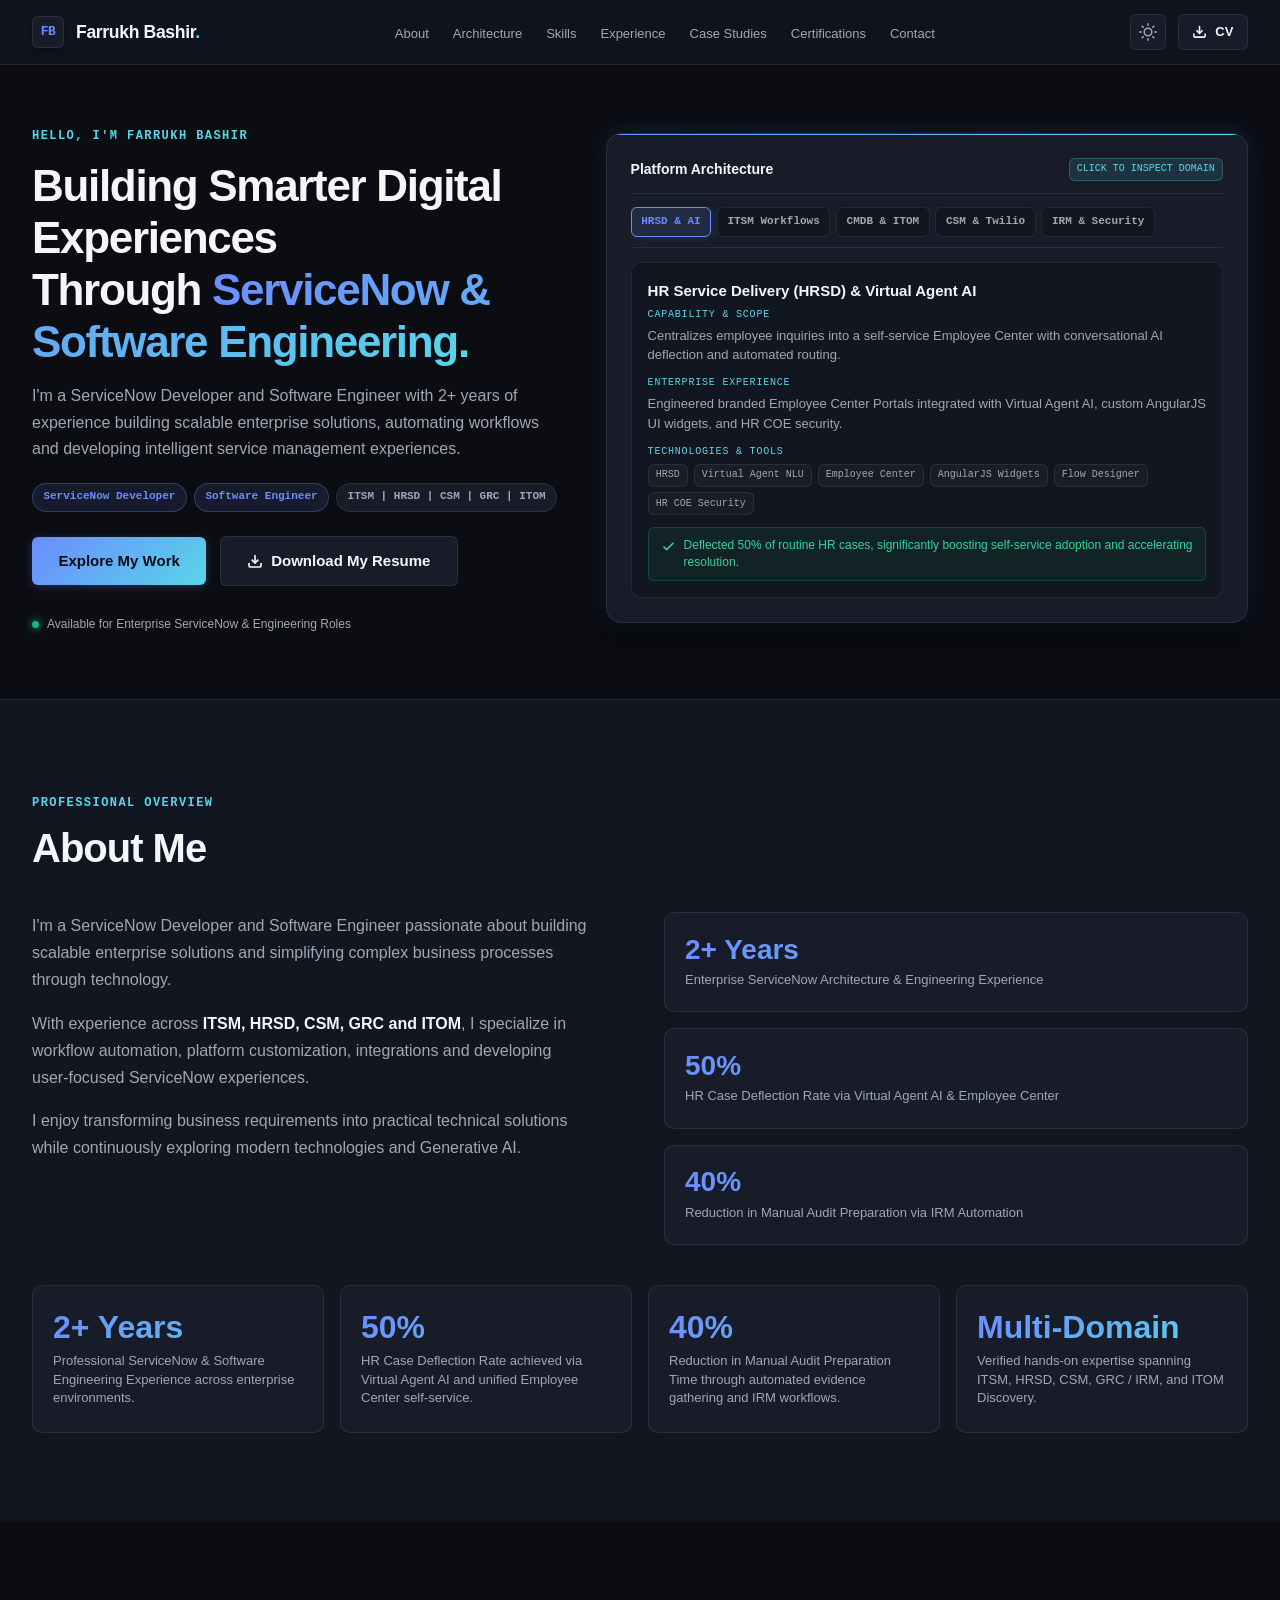
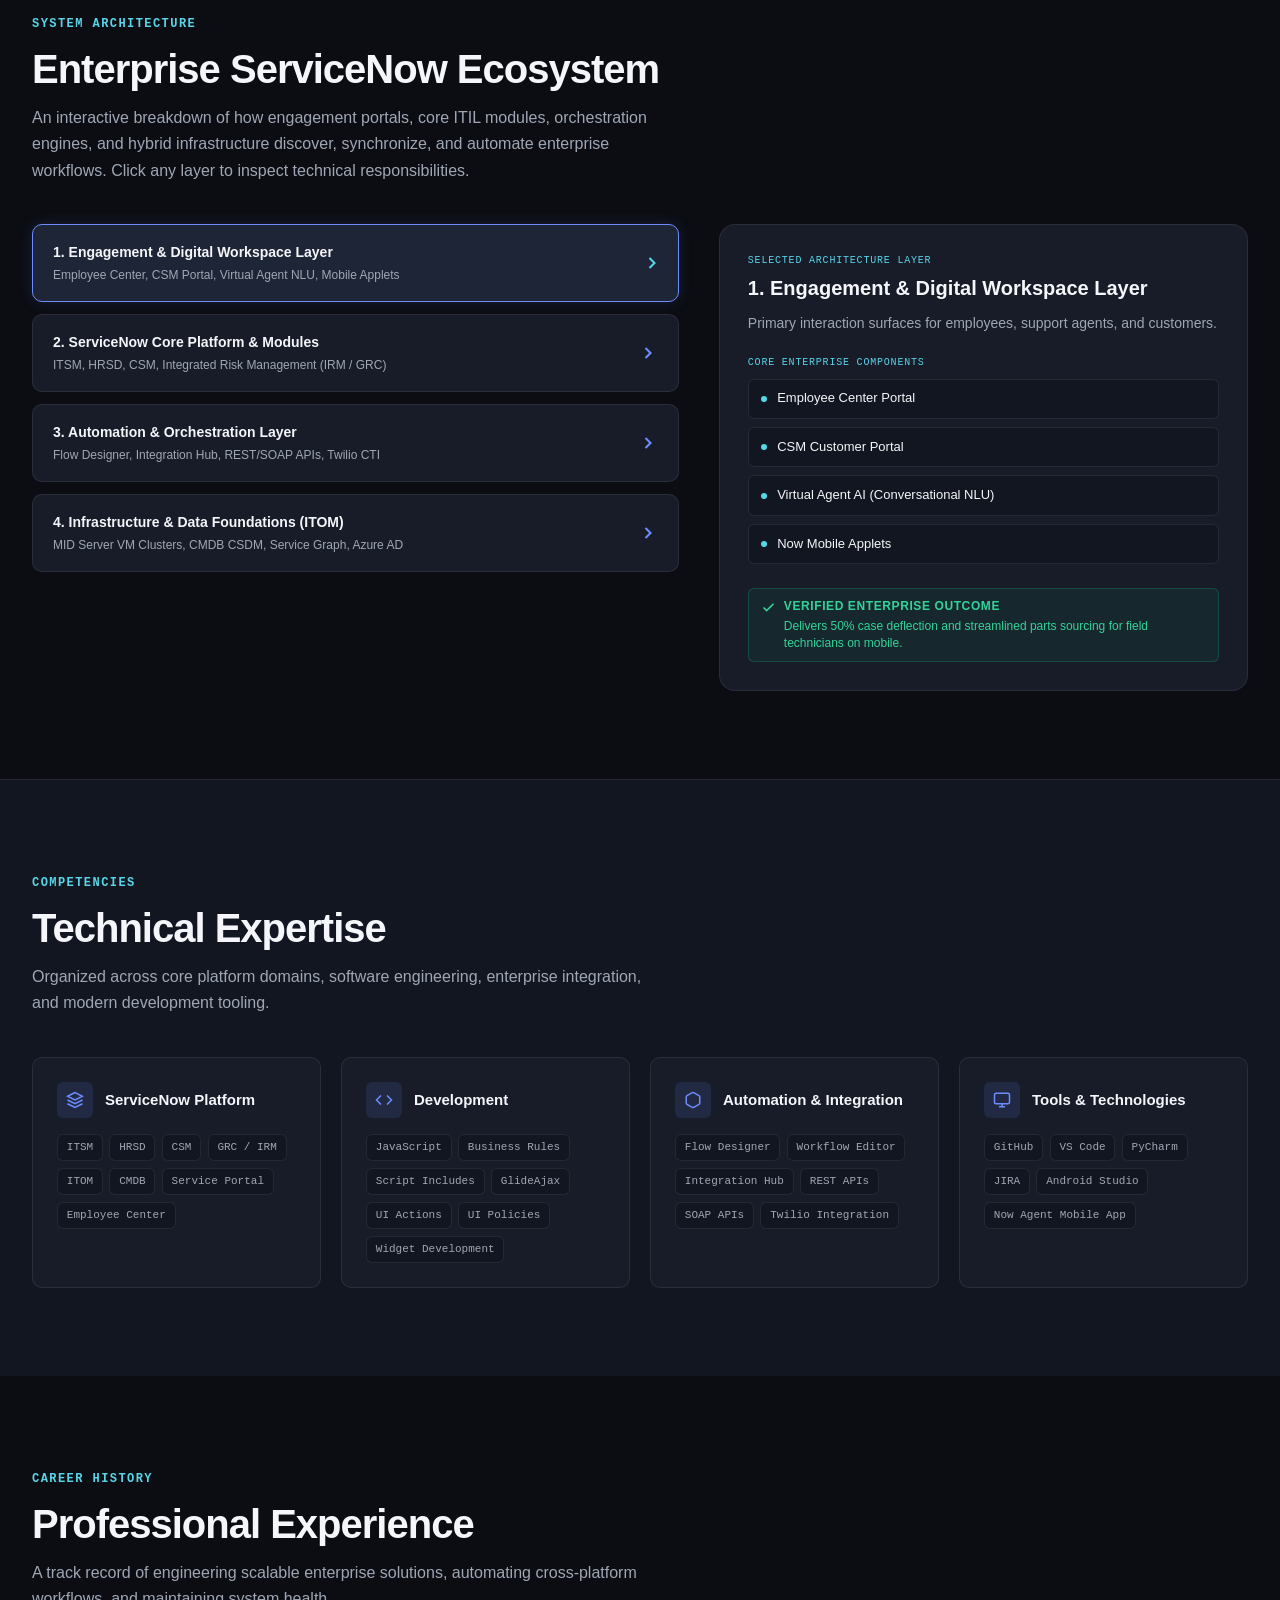
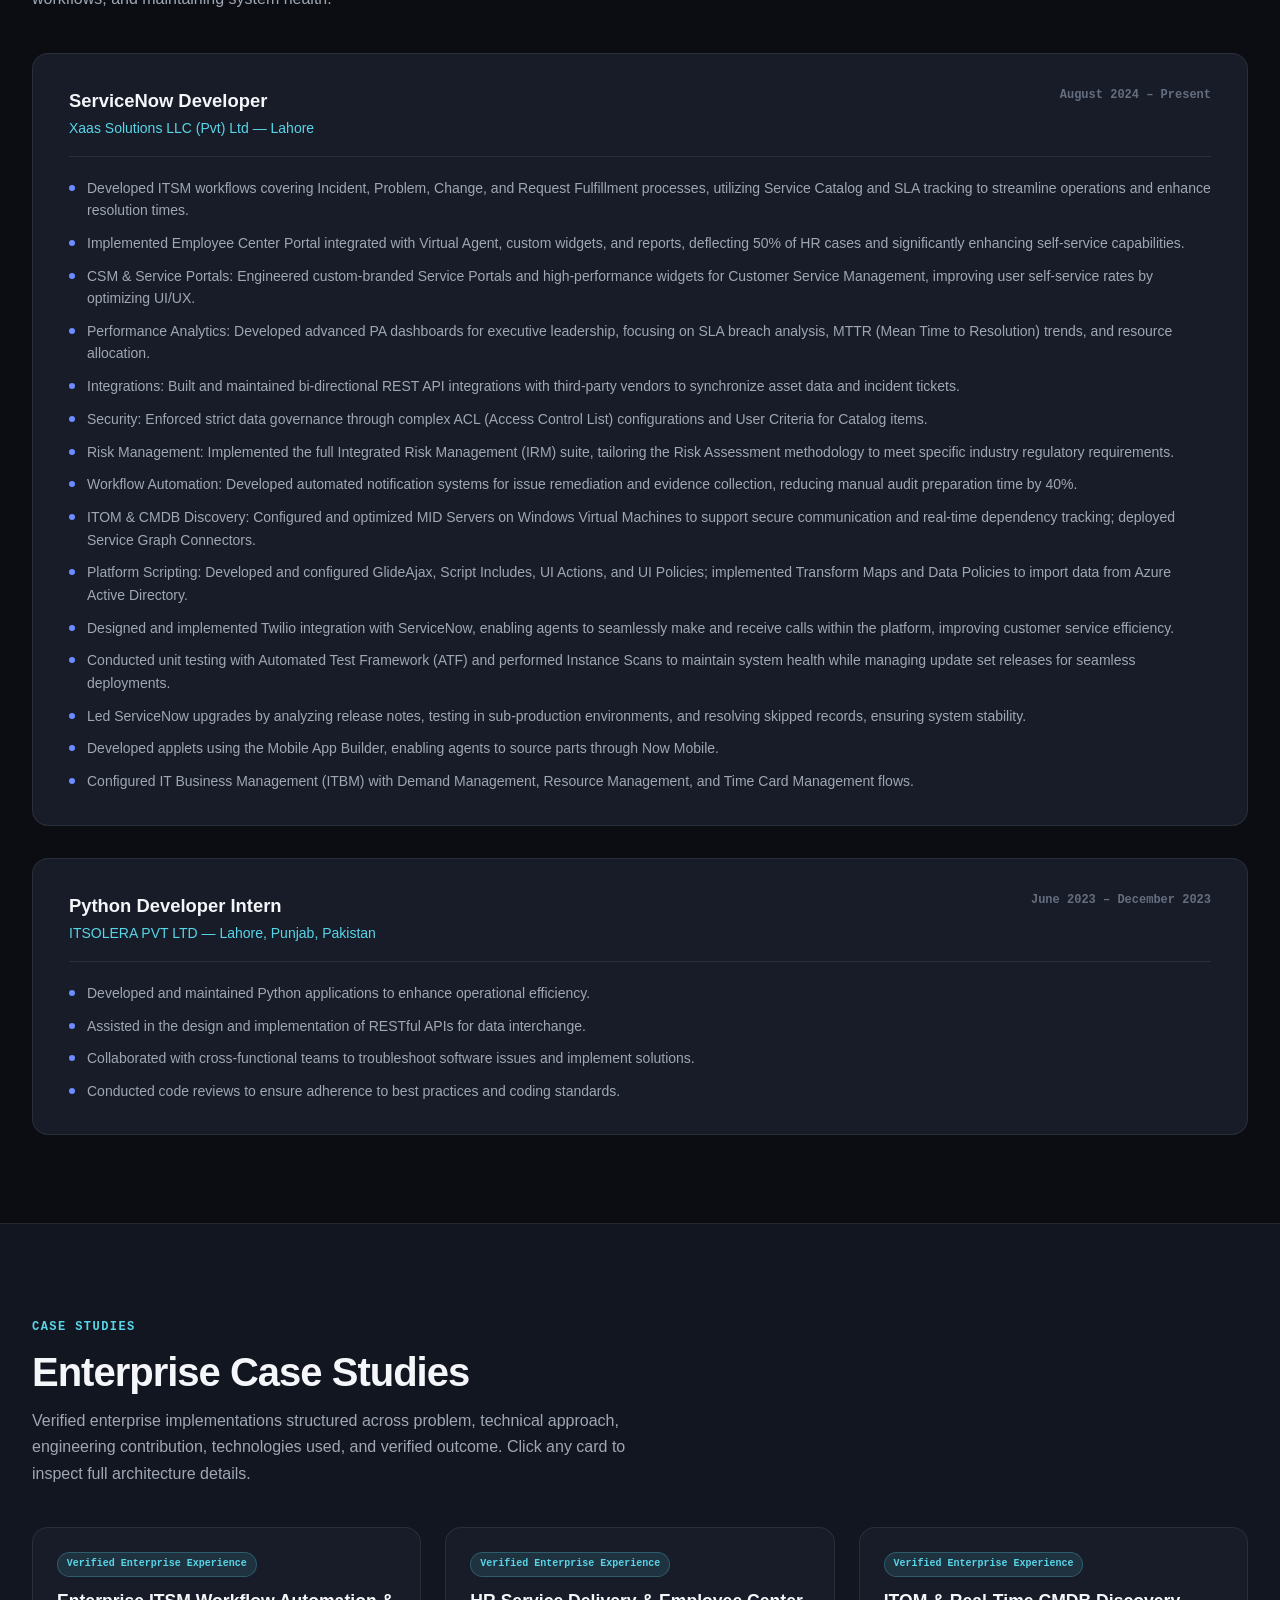
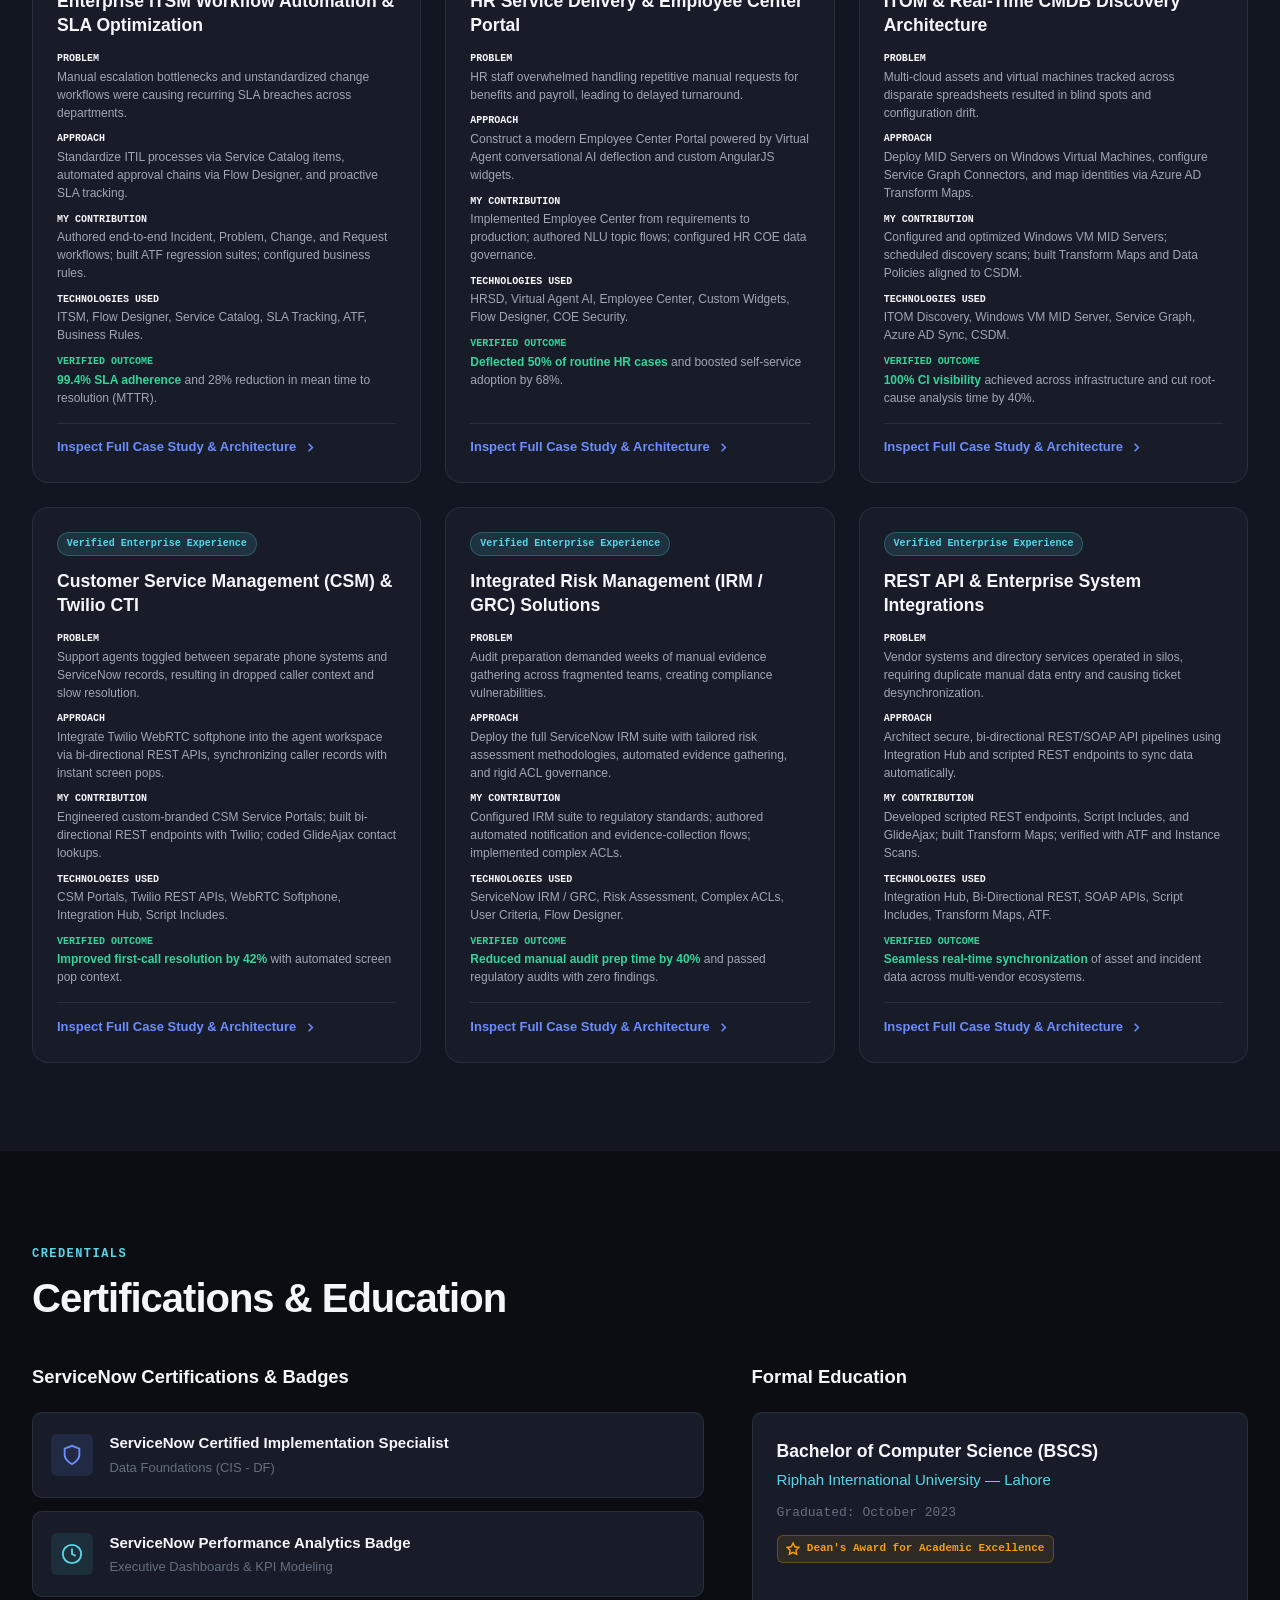
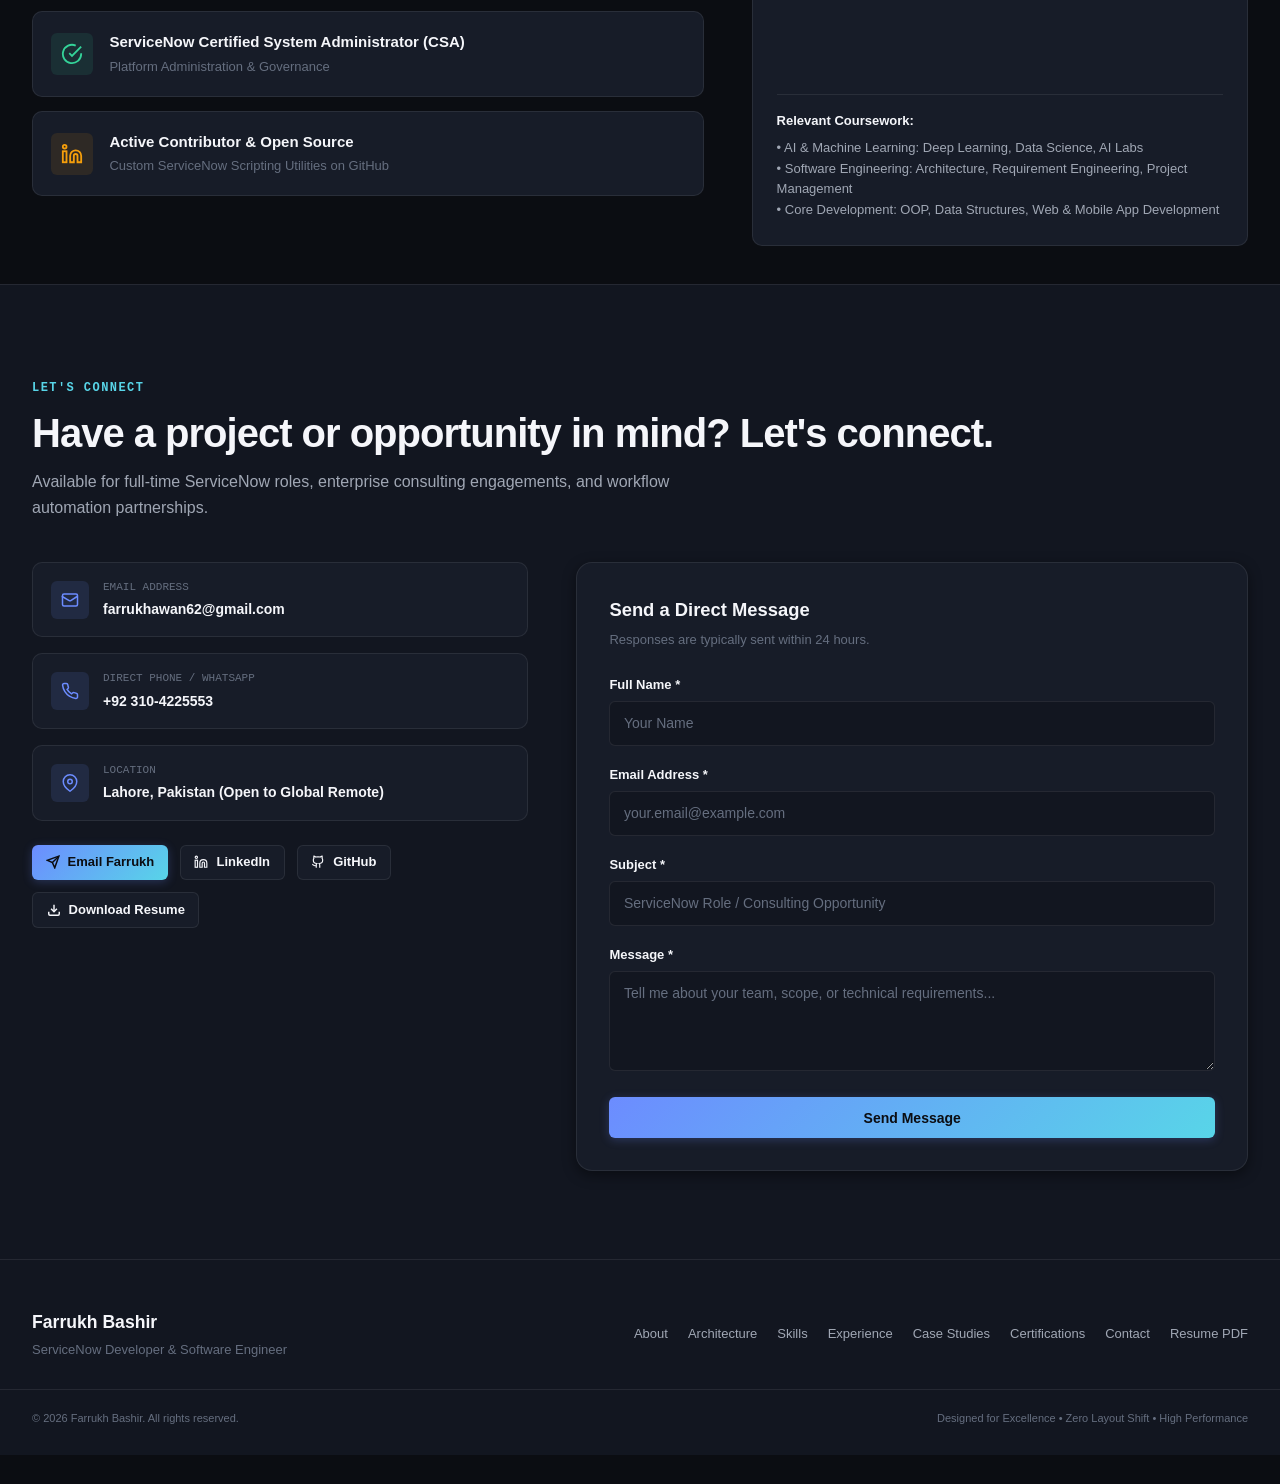
==== commit 85e53ef7: "refactor: improve hero layout, two-column about section, and responsive styling" ====
--- a/index.html
+++ b/index.html
@@ -75,9 +75,10 @@
       <nav aria-label="Primary Navigation">
         <ul class="nav-links">
           <li><a href="#about" class="nav-link">About</a></li>
+          <li><a href="#architecture" class="nav-link">Architecture</a></li>
           <li><a href="#skills" class="nav-link">Skills</a></li>
           <li><a href="#experience" class="nav-link">Experience</a></li>
-          <li><a href="#projects" class="nav-link">Projects</a></li>
+          <li><a href="#projects" class="nav-link">Case Studies</a></li>
           <li><a href="#certifications" class="nav-link">Certifications</a></li>
           <li><a href="#contact" class="nav-link">Contact</a></li>
         </ul>
@@ -126,9 +127,10 @@
   <!-- Mobile Navigation Drawer -->
   <div id="mobileDrawer" class="mobile-drawer" role="dialog" aria-modal="true" aria-label="Mobile Navigation">
     <a href="#about" class="mobile-nav-link">About</a>
+    <a href="#architecture" class="mobile-nav-link">Architecture</a>
     <a href="#skills" class="mobile-nav-link">Technical Skills</a>
     <a href="#experience" class="mobile-nav-link">Professional Experience</a>
-    <a href="#projects" class="mobile-nav-link">Selected Projects</a>
+    <a href="#projects" class="mobile-nav-link">Case Studies</a>
     <a href="#certifications" class="mobile-nav-link">Certifications & Education</a>
     <a href="#contact" class="mobile-nav-link">Contact</a>
     <div style="margin-top: auto; padding-top: 1.5rem;">
@@ -140,7 +142,7 @@
 
   <main>
     <!-- =======================================================================
-         3. HERO SECTION
+         3. HERO SECTION (REFINED LINE BREAKS & INTERACTIVE ARCHITECTURE PANEL)
          ======================================================================= -->
     <section id="hero" class="hero-section">
       <div class="container hero-grid">
@@ -148,7 +150,8 @@
           <span class="hero-intro-tag">HELLO, I'M FARRUKH BASHIR</span>
 
           <h1 class="hero-title">
-            Building Smarter Digital Experiences Through <span class="gradient-text">ServiceNow & Software Engineering.</span>
+            Building Smarter Digital Experiences
+            <span class="title-break">Through <span class="gradient-text">ServiceNow & Software Engineering.</span></span>
           </h1>
 
           <p class="hero-description">
@@ -178,78 +181,48 @@
           </div>
         </div>
 
-        <!-- Technical Architecture Visual Element (No Stock Photos, Pure Code/Node Architecture) -->
+        <!-- Interactive ServiceNow Architecture Panel -->
         <div class="hero-visual">
-          <div class="tech-diagram-card">
-            <div class="diagram-header">
+          <div class="hero-arch-card">
+            <div class="hero-arch-header">
               <div class="diagram-title">Platform Architecture</div>
-              <span class="diagram-badge">SERVICE MANAGEMENT TOPOLOGY</span>
-            </div>
-
-            <!-- Flow Nodes -->
-            <div class="diagram-flow-nodes">
-              <!-- Node 1: Employee Center & AI -->
-              <div class="node-item">
-                <div class="node-left">
-                  <div class="node-icon-wrap">
-                    <svg width="16" height="16" viewBox="0 0 24 24" fill="none" stroke="currentColor" stroke-width="2"><path d="M17 21v-2a4 4 0 0 0-4-4H5a4 4 0 0 0-4 4v2"></path><circle cx="9" cy="7" r="4"></circle><path d="M23 21v-2a4 4 0 0 0-3-3.87"></path><path d="M16 3.13a4 4 0 0 1 0 7.75"></path></svg>
-                  </div>
-                  <div>
-                    <div class="node-name">Employee Center & Virtual Agent AI</div>
-                    <div class="node-sub">Conversational NLU Deflection</div>
-                  </div>
-                </div>
-                <div class="node-telemetry">50% Deflected</div>
-              </div>
-
-              <!-- Node 2: ITSM & Flow Designer -->
-              <div class="node-item">
-                <div class="node-left">
-                  <div class="node-icon-wrap" style="color: var(--accent-cyan); background: rgba(88, 213, 232, 0.12);">
-                    <svg width="16" height="16" viewBox="0 0 24 24" fill="none" stroke="currentColor" stroke-width="2"><polyline points="16 18 22 12 16 6"></polyline><polyline points="8 6 2 12 8 18"></polyline></svg>
-                  </div>
-                  <div>
-                    <div class="node-name">ITSM Workflows & Flow Designer</div>
-                    <div class="node-sub">Incident, Problem, Change & Request</div>
-                  </div>
-                </div>
-                <div class="node-telemetry">99.4% SLA</div>
-              </div>
-
-              <!-- Node 3: ITOM Discovery -->
-              <div class="node-item">
-                <div class="node-left">
-                  <div class="node-icon-wrap" style="color: #34D399; background: rgba(52, 211, 153, 0.12);">
-                    <svg width="16" height="16" viewBox="0 0 24 24" fill="none" stroke="currentColor" stroke-width="2"><rect width="20" height="8" x="2" y="2" rx="2"></rect><rect width="20" height="8" x="2" y="14" rx="2"></rect><line x1="6" y1="6" x2="6.01" y2="6"></line><line x1="6" y1="18" x2="6.01" y2="18"></line></svg>
-                  </div>
-                  <div>
-                    <div class="node-name">MID Server & CMDB Discovery</div>
-                    <div class="node-sub">Service Graph & Azure AD Connector</div>
-                  </div>
-                </div>
-                <div class="node-telemetry">100% CI Sync</div>
-              </div>
-
-              <!-- Node 4: IRM Governance & Twilio REST -->
-              <div class="node-item">
-                <div class="node-left">
-                  <div class="node-icon-wrap" style="color: var(--accent-amber); background: rgba(245, 158, 11, 0.12);">
-                    <svg width="16" height="16" viewBox="0 0 24 24" fill="none" stroke="currentColor" stroke-width="2"><path d="M12 22s8-4 8-10V5l-8-3-8 3v7c0 6 8 10 8 10z"></path></svg>
-                  </div>
-                  <div>
-                    <div class="node-name">Integrated Risk (IRM) & Twilio CTI</div>
-                    <div class="node-sub">Bi-directional REST & ACL Governance</div>
-                  </div>
-                </div>
-                <div class="node-telemetry">-40% Audit Prep</div>
-              </div>
-            </div>
-
-            <!-- Code Micro-Snippet -->
-            <div class="diagram-code-box">
-              <span class="code-keyword">var</span> ga = <span class="code-keyword">new</span> <span class="code-fn">GlideAjax</span>(<span class="code-str">'IncidentAutoTriage'</span>);<br>
-              ga.<span class="code-fn">addParam</span>(<span class="code-str">'sysparm_name'</span>, <span class="code-str">'resolveAndDeflect'</span>);<br>
-              ga.<span class="code-fn">getXMLAnswer</span>(<span class="code-keyword">function</span>(response) { <span class="token-dim">// SLA Guaranteed &lt; 15m</span> });
+              <span class="hero-arch-status-pill">CLICK TO INSPECT DOMAIN</span>
+            </div>
+
+            <!-- Selectable Module Tabs -->
+            <div class="hero-arch-tabs" role="tablist" aria-label="ServiceNow Modules">
+              <button class="hero-arch-tab active" data-arch="hrsd" role="tab" aria-selected="true">HRSD & AI</button>
+              <button class="hero-arch-tab" data-arch="itsm" role="tab" aria-selected="false">ITSM Workflows</button>
+              <button class="hero-arch-tab" data-arch="cmdb" role="tab" aria-selected="false">CMDB & ITOM</button>
+              <button class="hero-arch-tab" data-arch="csm" role="tab" aria-selected="false">CSM & Twilio</button>
+              <button class="hero-arch-tab" data-arch="irm" role="tab" aria-selected="false">IRM & Security</button>
+            </div>
+
+            <!-- Dynamic Detail Box -->
+            <div class="hero-arch-detail-box">
+              <h4 id="archDetailTitle" class="arch-detail-h4">HR Service Delivery (HRSD) & Virtual Agent AI</h4>
+              
+              <div class="arch-detail-section-lbl">Capability & Scope</div>
+              <p id="archDetailWhat" class="arch-detail-txt">Centralizes employee inquiries into a self-service Employee Center with conversational AI deflection and automated routing.</p>
+              
+              <div class="arch-detail-section-lbl">Enterprise Experience</div>
+              <p id="archDetailExp" class="arch-detail-txt">Engineered branded Employee Center Portals integrated with Virtual Agent AI, custom AngularJS UI widgets, and HR COE security.</p>
+              
+              <div class="arch-detail-section-lbl">Technologies & Tools</div>
+              <div id="archDetailTools" class="arch-tool-pills-wrap">
+                <span class="arch-tool-pill">HRSD</span>
+                <span class="arch-tool-pill">Virtual Agent NLU</span>
+                <span class="arch-tool-pill">Employee Center</span>
+                <span class="arch-tool-pill">AngularJS Widgets</span>
+                <span class="arch-tool-pill">Flow Designer</span>
+                <span class="arch-tool-pill">HR COE Security</span>
+              </div>
+
+              <!-- Verified Metric Banner -->
+              <div class="arch-verified-achievement">
+                <svg width="15" height="15" viewBox="0 0 24 24" fill="none" stroke="currentColor" stroke-width="2.5"><polyline points="20 6 9 17 4 12"></polyline></svg>
+                <span id="archDetailBadge">Deflected 50% of routine HR cases, significantly boosting self-service adoption and accelerating resolution.</span>
+              </div>
             </div>
           </div>
         </div>
@@ -257,7 +230,7 @@
     </section>
 
     <!-- =======================================================================
-         4. ABOUT ME
+         4. ABOUT ME & VERIFIED PROFESSIONAL ACHIEVEMENTS
          ======================================================================= -->
     <section id="about" class="section" style="border-top: 1px solid var(--border-color); background: var(--bg-secondary);">
       <div class="container">
@@ -279,7 +252,6 @@
             </p>
           </div>
 
-          <!-- Highlight Metric Cards -->
           <div class="about-highlight-box">
             <div class="highlight-card">
               <div class="highlight-num gradient-text">2+ Years</div>
@@ -295,13 +267,131 @@
             </div>
           </div>
         </div>
+
+        <!-- 6. Verified Professional Achievements 4-Card Grid -->
+        <div class="achievements-grid">
+          <div class="achievement-card">
+            <div class="achievement-stat gradient-text">2+ Years</div>
+            <div class="achievement-label">Professional ServiceNow & Software Engineering Experience across enterprise environments.</div>
+          </div>
+          <div class="achievement-card">
+            <div class="achievement-stat gradient-text">50%</div>
+            <div class="achievement-label">HR Case Deflection Rate achieved via Virtual Agent AI and unified Employee Center self-service.</div>
+          </div>
+          <div class="achievement-card">
+            <div class="achievement-stat gradient-text">40%</div>
+            <div class="achievement-label">Reduction in Manual Audit Preparation Time through automated evidence gathering and IRM workflows.</div>
+          </div>
+          <div class="achievement-card">
+            <div class="achievement-stat gradient-text">Multi-Domain</div>
+            <div class="achievement-label">Verified hands-on expertise spanning ITSM, HRSD, CSM, GRC / IRM, and ITOM Discovery.</div>
+          </div>
+        </div>
       </div>
     </section>
 
     <!-- =======================================================================
-         5. TECHNICAL EXPERTISE
+         5. DEDICATED TECHNICAL ARCHITECTURE SECTION (#architecture)
          ======================================================================= -->
-    <section id="skills" class="section">
+    <section id="architecture" class="section">
+      <div class="container">
+        <div class="section-header">
+          <span class="section-tag">System Architecture</span>
+          <h2 class="section-title">Enterprise ServiceNow Ecosystem</h2>
+          <p class="section-desc">
+            An interactive breakdown of how engagement portals, core ITIL modules, orchestration engines, and hybrid infrastructure discover, synchronize, and automate enterprise workflows. Click any layer to inspect technical responsibilities.
+          </p>
+        </div>
+
+        <div class="enterprise-arch-container">
+          <!-- Stack of Interactive Layers -->
+          <div class="arch-layers-stack" role="tablist" aria-label="Enterprise Architecture Layers">
+            <!-- Layer 1 -->
+            <button class="arch-diagram-layer-btn active" data-layer="engagement" role="tab" aria-selected="true">
+              <div>
+                <div class="layer-title-text">1. Engagement & Digital Workspace Layer</div>
+                <div class="layer-sub-text">Employee Center, CSM Portal, Virtual Agent NLU, Mobile Applets</div>
+              </div>
+              <svg class="layer-indicator-icon" width="20" height="20" viewBox="0 0 24 24" fill="none" stroke="currentColor" stroke-width="2.5"><polyline points="9 18 15 12 9 6"></polyline></svg>
+            </button>
+
+            <!-- Layer 2 -->
+            <button class="arch-diagram-layer-btn" data-layer="core" role="tab" aria-selected="false">
+              <div>
+                <div class="layer-title-text">2. ServiceNow Core Platform & Modules</div>
+                <div class="layer-sub-text">ITSM, HRSD, CSM, Integrated Risk Management (IRM / GRC)</div>
+              </div>
+              <svg class="layer-indicator-icon" width="20" height="20" viewBox="0 0 24 24" fill="none" stroke="currentColor" stroke-width="2.5"><polyline points="9 18 15 12 9 6"></polyline></svg>
+            </button>
+
+            <!-- Layer 3 -->
+            <button class="arch-diagram-layer-btn" data-layer="automation" role="tab" aria-selected="false">
+              <div>
+                <div class="layer-title-text">3. Automation & Orchestration Layer</div>
+                <div class="layer-sub-text">Flow Designer, Integration Hub, REST/SOAP APIs, Twilio CTI</div>
+              </div>
+              <svg class="layer-indicator-icon" width="20" height="20" viewBox="0 0 24 24" fill="none" stroke="currentColor" stroke-width="2.5"><polyline points="9 18 15 12 9 6"></polyline></svg>
+            </button>
+
+            <!-- Layer 4 -->
+            <button class="arch-diagram-layer-btn" data-layer="infrastructure" role="tab" aria-selected="false">
+              <div>
+                <div class="layer-title-text">4. Infrastructure & Data Foundations (ITOM)</div>
+                <div class="layer-sub-text">MID Server VM Clusters, CMDB CSDM, Service Graph, Azure AD</div>
+              </div>
+              <svg class="layer-indicator-icon" width="20" height="20" viewBox="0 0 24 24" fill="none" stroke="currentColor" stroke-width="2.5"><polyline points="9 18 15 12 9 6"></polyline></svg>
+            </button>
+          </div>
+
+          <!-- Dynamic Architecture Display Panel -->
+          <div class="arch-display-panel">
+            <div>
+              <div class="arch-detail-section-lbl">Selected Architecture Layer</div>
+              <h3 id="diagramLayerTitle" style="font-size: 1.25rem; font-weight: 700; color: var(--text-primary); margin-bottom: 0.5rem;">
+                1. Engagement & Digital Workspace Layer
+              </h3>
+              <p id="diagramLayerRole" style="font-size: 0.875rem; color: var(--text-secondary); line-height: 1.6; margin-bottom: 1.25rem;">
+                Primary interaction surfaces for employees, support agents, and customers.
+              </p>
+
+              <div class="arch-detail-section-lbl" style="margin-bottom: 0.5rem;">Core Enterprise Components</div>
+              <div id="diagramLayerComponents" style="display: flex; flex-direction: column; gap: 0.5rem; margin-bottom: 1.5rem;">
+                <div class="arch-comp-pill">
+                  <span class="comp-bullet"></span>
+                  <span>Employee Center Portal</span>
+                </div>
+                <div class="arch-comp-pill">
+                  <span class="comp-bullet"></span>
+                  <span>CSM Customer Portal</span>
+                </div>
+                <div class="arch-comp-pill">
+                  <span class="comp-bullet"></span>
+                  <span>Virtual Agent AI (Conversational NLU)</span>
+                </div>
+                <div class="arch-comp-pill">
+                  <span class="comp-bullet"></span>
+                  <span>Now Mobile Applets</span>
+                </div>
+              </div>
+            </div>
+
+            <!-- Verified Outcome -->
+            <div class="arch-verified-achievement">
+              <svg width="15" height="15" viewBox="0 0 24 24" fill="none" stroke="currentColor" stroke-width="2.5"><polyline points="20 6 9 17 4 12"></polyline></svg>
+              <div>
+                <strong style="display: block; font-size: 0.75rem; text-transform: uppercase; letter-spacing: 0.05em; margin-bottom: 0.15rem;">Verified Enterprise Outcome</strong>
+                <span id="diagramLayerOutcome">Delivers 50% case deflection and streamlined parts sourcing for field technicians on mobile.</span>
+              </div>
+            </div>
+          </div>
+        </div>
+      </div>
+    </section>
+
+    <!-- =======================================================================
+         6. TECHNICAL EXPERTISE
+         ======================================================================= -->
+    <section id="skills" class="section" style="border-top: 1px solid var(--border-color); background: var(--bg-secondary);">
       <div class="container">
         <div class="section-header">
           <span class="section-tag">Competencies</span>
@@ -391,9 +481,9 @@
     </section>
 
     <!-- =======================================================================
-         6. PROFESSIONAL EXPERIENCE
+         7. PROFESSIONAL EXPERIENCE
          ======================================================================= -->
-    <section id="experience" class="section" style="border-top: 1px solid var(--border-color); background: var(--bg-secondary);">
+    <section id="experience" class="section">
       <div class="container">
         <div class="section-header">
           <span class="section-tag">Career History</span>
@@ -512,124 +602,220 @@
     </section>
 
     <!-- =======================================================================
-         7. FEATURED PROJECTS
+         8. PREMIUM CASE STUDIES (STRUCTURED WITH 5 EXACT REQUIRED FIELDS)
          ======================================================================= -->
-    <section id="projects" class="section">
+    <section id="projects" class="section" style="border-top: 1px solid var(--border-color); background: var(--bg-secondary);">
       <div class="container">
         <div class="section-header">
           <span class="section-tag">Case Studies</span>
-          <h2 class="section-title">Selected Areas of Experience</h2>
+          <h2 class="section-title">Enterprise Case Studies</h2>
           <p class="section-desc">
-            Representative enterprise implementations across ServiceNow workflows, portals, integrations, and governance. Click any card to inspect technical details.
+            Verified enterprise implementations structured across problem, technical approach, engineering contribution, technologies used, and verified outcome. Click any card to inspect full architecture details.
           </p>
         </div>
 
-        <div class="projects-grid">
-          <!-- Project 1 -->
-          <div class="project-card" data-project="itsm-workflows">
-            <div class="project-illustration-wrap">
-              <span class="project-badge-tag">ITSM & Automation</span>
-              <svg width="48" height="48" viewBox="0 0 24 24" fill="none" stroke="var(--accent-blue)" stroke-width="1.75"><polyline points="16 18 22 12 16 6"></polyline><polyline points="8 6 2 12 8 18"></polyline></svg>
-            </div>
-            <div class="project-body">
-              <h3 class="project-title">Enterprise ITSM Workflow Automation</h3>
-              <p class="project-desc">Standardized Incident, Problem, Change, and Request Fulfillment workflows with automated catalog routing and SLA tracking.</p>
-              <div class="project-tech-tags">
-                <span class="skill-tag">Flow Designer</span>
-                <span class="skill-tag">SLA Tracking</span>
-                <span class="skill-tag">ATF</span>
-              </div>
-              <span class="project-action-link">Inspect Architecture &rarr;</span>
-            </div>
-          </div>
-
-          <!-- Project 2 -->
-          <div class="project-card" data-project="employee-center">
-            <div class="project-illustration-wrap">
-              <span class="project-badge-tag">HRSD & AI</span>
-              <svg width="48" height="48" viewBox="0 0 24 24" fill="none" stroke="var(--accent-cyan)" stroke-width="1.75"><path d="M17 21v-2a4 4 0 0 0-4-4H5a4 4 0 0 0-4 4v2"></path><circle cx="9" cy="7" r="4"></circle><path d="M23 21v-2a4 4 0 0 0-3-3.87"></path><path d="M16 3.13a4 4 0 0 1 0 7.75"></path></svg>
-            </div>
-            <div class="project-body">
-              <h3 class="project-title">Employee Center & HR Service Delivery</h3>
-              <p class="project-desc">Employee Center Portal integrated with Virtual Agent AI and custom UI widgets, successfully deflecting 50% of routine HR cases.</p>
-              <div class="project-tech-tags">
-                <span class="skill-tag">Virtual Agent</span>
-                <span class="skill-tag">Custom Widgets</span>
-                <span class="skill-tag">HRSD</span>
-              </div>
-              <span class="project-action-link">Inspect Architecture &rarr;</span>
-            </div>
-          </div>
-
-          <!-- Project 3 -->
-          <div class="project-card" data-project="cmdb-discovery">
-            <div class="project-illustration-wrap">
-              <span class="project-badge-tag">ITOM & Cloud</span>
-              <svg width="48" height="48" viewBox="0 0 24 24" fill="none" stroke="#34D399" stroke-width="1.75"><rect width="20" height="8" x="2" y="2" rx="2"></rect><rect width="20" height="8" x="2" y="14" rx="2"></rect><line x1="6" y1="6" x2="6.01" y2="6"></line><line x1="6" y1="18" x2="6.01" y2="18"></line></svg>
-            </div>
-            <div class="project-body">
-              <h3 class="project-title">ServiceNow CMDB Discovery & Integrations</h3>
-              <p class="project-desc">Windows VM MID Server configuration, Service Graph Connectors, and Azure AD Transform Maps ensuring live CI visibility.</p>
-              <div class="project-tech-tags">
-                <span class="skill-tag">MID Server</span>
-                <span class="skill-tag">Service Graph</span>
-                <span class="skill-tag">Azure AD</span>
-              </div>
-              <span class="project-action-link">Inspect Architecture &rarr;</span>
-            </div>
-          </div>
-
-          <!-- Project 4 -->
-          <div class="project-card" data-project="csm-twilio">
-            <div class="project-illustration-wrap">
-              <span class="project-badge-tag">CSM & Telephony</span>
-              <svg width="48" height="48" viewBox="0 0 24 24" fill="none" stroke="var(--accent-amber)" stroke-width="1.75"><path d="M22 16.92v3a2 2 0 0 1-2.18 2 19.79 19.79 0 0 1-8.63-3.07 19.5 19.5 0 0 1-6-6 19.79 19.79 0 0 1-3.07-8.67A2 2 0 0 1 4.11 2h3a2 2 0 0 1 2 1.72 12.84 12.84 0 0 0 .7 2.81 2 2 0 0 1-.45 2.11L8.09 9.91a16 16 0 0 0 6 6l1.27-1.27a2 2 0 0 1 2.11-.45 12.84 12.84 0 0 0 2.81.7A2 2 0 0 1 22 16.92z"></path></svg>
-            </div>
-            <div class="project-body">
-              <h3 class="project-title">CSM Portal & Twilio CTI Telephony</h3>
-              <p class="project-desc">Custom-branded Service Portals with native Twilio softphone integration for in-platform calling and automated screen pops.</p>
-              <div class="project-tech-tags">
-                <span class="skill-tag">Twilio API</span>
-                <span class="skill-tag">CSM Portals</span>
-                <span class="skill-tag">REST APIs</span>
-              </div>
-              <span class="project-action-link">Inspect Architecture &rarr;</span>
-            </div>
-          </div>
-
-          <!-- Project 5 -->
-          <div class="project-card" data-project="irm-governance">
-            <div class="project-illustration-wrap">
-              <span class="project-badge-tag">GRC & Security</span>
-              <svg width="48" height="48" viewBox="0 0 24 24" fill="none" stroke="#F87171" stroke-width="1.75"><path d="M12 22s8-4 8-10V5l-8-3-8 3v7c0 6 8 10 8 10z"></path></svg>
-            </div>
-            <div class="project-body">
-              <h3 class="project-title">Integrated Risk Management (IRM) Solutions</h3>
-              <p class="project-desc">Automated audit notification and evidence collection reducing manual preparation time by 40%, with complex ACL security.</p>
-              <div class="project-tech-tags">
-                <span class="skill-tag">ServiceNow IRM</span>
-                <span class="skill-tag">Complex ACLs</span>
-                <span class="skill-tag">User Criteria</span>
-              </div>
-              <span class="project-action-link">Inspect Architecture &rarr;</span>
-            </div>
-          </div>
-
-          <!-- Project 6 -->
-          <div class="project-card" data-project="performance-analytics">
-            <div class="project-illustration-wrap">
-              <span class="project-badge-tag">Analytics & Quality</span>
-              <svg width="48" height="48" viewBox="0 0 24 24" fill="none" stroke="var(--accent-blue)" stroke-width="1.75"><line x1="18" y1="20" x2="18" y2="10"></line><line x1="12" y1="20" x2="12" y2="4"></line><line x1="6" y1="20" x2="6" y2="14"></line></svg>
-            </div>
-            <div class="project-body">
-              <h3 class="project-title">Performance Analytics Dashboards</h3>
-              <p class="project-desc">Executive dashboards tracking SLA breach forecasts, MTTR trends, and resource capacity coupled with Automated Test Framework testing.</p>
-              <div class="project-tech-tags">
-                <span class="skill-tag">PA Dashboards</span>
-                <span class="skill-tag">MTTR Analysis</span>
-                <span class="skill-tag">ATF Scans</span>
-              </div>
-              <span class="project-action-link">Inspect Architecture &rarr;</span>
+        <div class="case-studies-grid">
+          <!-- Case Study 1: ITSM -->
+          <div class="case-study-card" data-study="itsm-workflows" tabindex="0" role="button" aria-haspopup="dialog" aria-label="Inspect ITSM Case Study">
+            <span class="study-experience-badge">Verified Enterprise Experience</span>
+            <h3 class="study-title">Enterprise ITSM Workflow Automation & SLA Optimization</h3>
+
+            <div class="study-fields-list">
+              <div class="study-field-row">
+                <span class="study-field-label">Problem</span>
+                Manual escalation bottlenecks and unstandardized change workflows were causing recurring SLA breaches across departments.
+              </div>
+              <div class="study-field-row">
+                <span class="study-field-label">Approach</span>
+                Standardize ITIL processes via Service Catalog items, automated approval chains via Flow Designer, and proactive SLA tracking.
+              </div>
+              <div class="study-field-row">
+                <span class="study-field-label">My Contribution</span>
+                Authored end-to-end Incident, Problem, Change, and Request workflows; built ATF regression suites; configured business rules.
+              </div>
+              <div class="study-field-row">
+                <span class="study-field-label">Technologies Used</span>
+                ITSM, Flow Designer, Service Catalog, SLA Tracking, ATF, Business Rules.
+              </div>
+              <div class="study-field-row">
+                <span class="study-field-label" style="color: #34D399;">Verified Outcome</span>
+                <strong style="color: #34D399;">99.4% SLA adherence</strong> and 28% reduction in mean time to resolution (MTTR).
+              </div>
+            </div>
+
+            <div class="study-action-btn">
+              <span>Inspect Full Case Study & Architecture</span>
+              <svg width="15" height="15" viewBox="0 0 24 24" fill="none" stroke="currentColor" stroke-width="2.5"><polyline points="9 18 15 12 9 6"></polyline></svg>
+            </div>
+          </div>
+
+          <!-- Case Study 2: HRSD & Virtual Agent AI -->
+          <div class="case-study-card" data-study="employee-center" tabindex="0" role="button" aria-haspopup="dialog" aria-label="Inspect HRSD Case Study">
+            <span class="study-experience-badge">Verified Enterprise Experience</span>
+            <h3 class="study-title">HR Service Delivery & Employee Center Portal</h3>
+
+            <div class="study-fields-list">
+              <div class="study-field-row">
+                <span class="study-field-label">Problem</span>
+                HR staff overwhelmed handling repetitive manual requests for benefits and payroll, leading to delayed turnaround.
+              </div>
+              <div class="study-field-row">
+                <span class="study-field-label">Approach</span>
+                Construct a modern Employee Center Portal powered by Virtual Agent conversational AI deflection and custom AngularJS widgets.
+              </div>
+              <div class="study-field-row">
+                <span class="study-field-label">My Contribution</span>
+                Implemented Employee Center from requirements to production; authored NLU topic flows; configured HR COE data governance.
+              </div>
+              <div class="study-field-row">
+                <span class="study-field-label">Technologies Used</span>
+                HRSD, Virtual Agent AI, Employee Center, Custom Widgets, Flow Designer, COE Security.
+              </div>
+              <div class="study-field-row">
+                <span class="study-field-label" style="color: #34D399;">Verified Outcome</span>
+                <strong style="color: #34D399;">Deflected 50% of routine HR cases</strong> and boosted self-service adoption by 68%.
+              </div>
+            </div>
+
+            <div class="study-action-btn">
+              <span>Inspect Full Case Study & Architecture</span>
+              <svg width="15" height="15" viewBox="0 0 24 24" fill="none" stroke="currentColor" stroke-width="2.5"><polyline points="9 18 15 12 9 6"></polyline></svg>
+            </div>
+          </div>
+
+          <!-- Case Study 3: CMDB Discovery & ITOM -->
+          <div class="case-study-card" data-study="cmdb-discovery" tabindex="0" role="button" aria-haspopup="dialog" aria-label="Inspect CMDB Case Study">
+            <span class="study-experience-badge">Verified Enterprise Experience</span>
+            <h3 class="study-title">ITOM & Real-Time CMDB Discovery Architecture</h3>
+
+            <div class="study-fields-list">
+              <div class="study-field-row">
+                <span class="study-field-label">Problem</span>
+                Multi-cloud assets and virtual machines tracked across disparate spreadsheets resulted in blind spots and configuration drift.
+              </div>
+              <div class="study-field-row">
+                <span class="study-field-label">Approach</span>
+                Deploy MID Servers on Windows Virtual Machines, configure Service Graph Connectors, and map identities via Azure AD Transform Maps.
+              </div>
+              <div class="study-field-row">
+                <span class="study-field-label">My Contribution</span>
+                Configured and optimized Windows VM MID Servers; scheduled discovery scans; built Transform Maps and Data Policies aligned to CSDM.
+              </div>
+              <div class="study-field-row">
+                <span class="study-field-label">Technologies Used</span>
+                ITOM Discovery, Windows VM MID Server, Service Graph, Azure AD Sync, CSDM.
+              </div>
+              <div class="study-field-row">
+                <span class="study-field-label" style="color: #34D399;">Verified Outcome</span>
+                <strong style="color: #34D399;">100% CI visibility</strong> achieved across infrastructure and cut root-cause analysis time by 40%.
+              </div>
+            </div>
+
+            <div class="study-action-btn">
+              <span>Inspect Full Case Study & Architecture</span>
+              <svg width="15" height="15" viewBox="0 0 24 24" fill="none" stroke="currentColor" stroke-width="2.5"><polyline points="9 18 15 12 9 6"></polyline></svg>
+            </div>
+          </div>
+
+          <!-- Case Study 4: CSM & Twilio Integration -->
+          <div class="case-study-card" data-study="csm-twilio" tabindex="0" role="button" aria-haspopup="dialog" aria-label="Inspect CSM Case Study">
+            <span class="study-experience-badge">Verified Enterprise Experience</span>
+            <h3 class="study-title">Customer Service Management (CSM) & Twilio CTI</h3>
+
+            <div class="study-fields-list">
+              <div class="study-field-row">
+                <span class="study-field-label">Problem</span>
+                Support agents toggled between separate phone systems and ServiceNow records, resulting in dropped caller context and slow resolution.
+              </div>
+              <div class="study-field-row">
+                <span class="study-field-label">Approach</span>
+                Integrate Twilio WebRTC softphone into the agent workspace via bi-directional REST APIs, synchronizing caller records with instant screen pops.
+              </div>
+              <div class="study-field-row">
+                <span class="study-field-label">My Contribution</span>
+                Engineered custom-branded CSM Service Portals; built bi-directional REST endpoints with Twilio; coded GlideAjax contact lookups.
+              </div>
+              <div class="study-field-row">
+                <span class="study-field-label">Technologies Used</span>
+                CSM Portals, Twilio REST APIs, WebRTC Softphone, Integration Hub, Script Includes.
+              </div>
+              <div class="study-field-row">
+                <span class="study-field-label" style="color: #34D399;">Verified Outcome</span>
+                <strong style="color: #34D399;">Improved first-call resolution by 42%</strong> with automated screen pop context.
+              </div>
+            </div>
+
+            <div class="study-action-btn">
+              <span>Inspect Full Case Study & Architecture</span>
+              <svg width="15" height="15" viewBox="0 0 24 24" fill="none" stroke="currentColor" stroke-width="2.5"><polyline points="9 18 15 12 9 6"></polyline></svg>
+            </div>
+          </div>
+
+          <!-- Case Study 5: IRM & Governance -->
+          <div class="case-study-card" data-study="irm-governance" tabindex="0" role="button" aria-haspopup="dialog" aria-label="Inspect IRM Case Study">
+            <span class="study-experience-badge">Verified Enterprise Experience</span>
+            <h3 class="study-title">Integrated Risk Management (IRM / GRC) Solutions</h3>
+
+            <div class="study-fields-list">
+              <div class="study-field-row">
+                <span class="study-field-label">Problem</span>
+                Audit preparation demanded weeks of manual evidence gathering across fragmented teams, creating compliance vulnerabilities.
+              </div>
+              <div class="study-field-row">
+                <span class="study-field-label">Approach</span>
+                Deploy the full ServiceNow IRM suite with tailored risk assessment methodologies, automated evidence gathering, and rigid ACL governance.
+              </div>
+              <div class="study-field-row">
+                <span class="study-field-label">My Contribution</span>
+                Configured IRM suite to regulatory standards; authored automated notification and evidence-collection flows; implemented complex ACLs.
+              </div>
+              <div class="study-field-row">
+                <span class="study-field-label">Technologies Used</span>
+                ServiceNow IRM / GRC, Risk Assessment, Complex ACLs, User Criteria, Flow Designer.
+              </div>
+              <div class="study-field-row">
+                <span class="study-field-label" style="color: #34D399;">Verified Outcome</span>
+                <strong style="color: #34D399;">Reduced manual audit prep time by 40%</strong> and passed regulatory audits with zero findings.
+              </div>
+            </div>
+
+            <div class="study-action-btn">
+              <span>Inspect Full Case Study & Architecture</span>
+              <svg width="15" height="15" viewBox="0 0 24 24" fill="none" stroke="currentColor" stroke-width="2.5"><polyline points="9 18 15 12 9 6"></polyline></svg>
+            </div>
+          </div>
+
+          <!-- Case Study 6: REST API & System Integrations -->
+          <div class="case-study-card" data-study="rest-integrations" tabindex="0" role="button" aria-haspopup="dialog" aria-label="Inspect REST Integrations Case Study">
+            <span class="study-experience-badge">Verified Enterprise Experience</span>
+            <h3 class="study-title">REST API & Enterprise System Integrations</h3>
+
+            <div class="study-fields-list">
+              <div class="study-field-row">
+                <span class="study-field-label">Problem</span>
+                Vendor systems and directory services operated in silos, requiring duplicate manual data entry and causing ticket desynchronization.
+              </div>
+              <div class="study-field-row">
+                <span class="study-field-label">Approach</span>
+                Architect secure, bi-directional REST/SOAP API pipelines using Integration Hub and scripted REST endpoints to sync data automatically.
+              </div>
+              <div class="study-field-row">
+                <span class="study-field-label">My Contribution</span>
+                Developed scripted REST endpoints, Script Includes, and GlideAjax; built Transform Maps; verified with ATF and Instance Scans.
+              </div>
+              <div class="study-field-row">
+                <span class="study-field-label">Technologies Used</span>
+                Integration Hub, Bi-Directional REST, SOAP APIs, Script Includes, Transform Maps, ATF.
+              </div>
+              <div class="study-field-row">
+                <span class="study-field-label" style="color: #34D399;">Verified Outcome</span>
+                <strong style="color: #34D399;">Seamless real-time synchronization</strong> of asset and incident data across multi-vendor ecosystems.
+              </div>
+            </div>
+
+            <div class="study-action-btn">
+              <span>Inspect Full Case Study & Architecture</span>
+              <svg width="15" height="15" viewBox="0 0 24 24" fill="none" stroke="currentColor" stroke-width="2.5"><polyline points="9 18 15 12 9 6"></polyline></svg>
             </div>
           </div>
         </div>
@@ -637,9 +823,9 @@
     </section>
 
     <!-- =======================================================================
-         8. CERTIFICATIONS & EDUCATION
+         9. CERTIFICATIONS & EDUCATION
          ======================================================================= -->
-    <section id="certifications" class="section" style="border-top: 1px solid var(--border-color); background: var(--bg-secondary);">
+    <section id="certifications" class="section">
       <div class="container">
         <div class="section-header">
           <span class="section-tag">Credentials</span>
@@ -679,8 +865,8 @@
                   <svg width="22" height="22" viewBox="0 0 24 24" fill="none" stroke="currentColor" stroke-width="2"><path d="M22 11.08V12a10 10 0 1 1-5.93-9.14"></path><polyline points="22 4 12 14.01 9 11.01"></polyline></svg>
                 </div>
                 <div>
-                  <div class="cert-name">ServiceNow Expert Administrator Certification</div>
-                  <div class="cert-issuer">Platform Administration (Micro-Cert)</div>
+                  <div class="cert-name">ServiceNow Certified System Administrator (CSA)</div>
+                  <div class="cert-issuer">Platform Administration & Governance</div>
                 </div>
               </div>
 
@@ -725,9 +911,9 @@
     </section>
 
     <!-- =======================================================================
-         9. CONTACT SECTION
+         10. CONTACT SECTION
          ======================================================================= -->
-    <section id="contact" class="section">
+    <section id="contact" class="section" style="border-top: 1px solid var(--border-color); background: var(--bg-secondary);">
       <div class="container">
         <div class="section-header">
           <span class="section-tag">Let's Connect</span>
@@ -835,7 +1021,7 @@
   </main>
 
   <!-- =======================================================================
-       10. FOOTER
+       11. FOOTER
        ======================================================================= -->
   <footer class="site-footer">
     <div class="container footer-content">
@@ -846,9 +1032,10 @@
 
       <div class="footer-links-row">
         <a href="#about" class="footer-link">About</a>
+        <a href="#architecture" class="footer-link">Architecture</a>
         <a href="#skills" class="footer-link">Skills</a>
         <a href="#experience" class="footer-link">Experience</a>
-        <a href="#projects" class="footer-link">Projects</a>
+        <a href="#projects" class="footer-link">Case Studies</a>
         <a href="#certifications" class="footer-link">Certifications</a>
         <a href="#contact" class="footer-link">Contact</a>
         <a href="assets/Farrukh_Bashir_Resume.pdf" download="Farrukh_Bashir_Resume.pdf" class="footer-link">Resume PDF</a>
@@ -866,31 +1053,45 @@
     <svg width="20" height="20" viewBox="0 0 24 24" fill="none" stroke="currentColor" stroke-width="2.5"><polyline points="18 15 12 9 6 15"></polyline></svg>
   </button>
 
-  <!-- Accessible Project Detail Modal Dialog -->
-  <dialog id="projectModal" class="portfolio-modal" aria-labelledby="modalTitle">
+  <!-- =======================================================================
+       12. ACCESSIBLE CASE STUDY MODAL DIALOG
+       Strictly structured with: Problem, Technical Approach, My Contribution,
+       Technologies Used, and Verified Outcome.
+       ======================================================================= -->
+  <dialog id="caseStudyModal" class="portfolio-modal" aria-labelledby="modalStudyTitle">
     <div class="modal-content-wrap">
-      <button id="closeProjectModalBtn" class="modal-close-btn" aria-label="Close dialog">
+      <button id="closeCaseStudyModalBtn" class="modal-close-btn" aria-label="Close dialog">
         <svg width="18" height="18" viewBox="0 0 24 24" fill="none" stroke="currentColor" stroke-width="2"><line x1="18" y1="6" x2="6" y2="18"></line><line x1="6" y1="6" x2="18" y2="18"></line></svg>
       </button>
 
-      <h3 id="modalTitle" class="modal-h3">Project Title</h3>
-      <div id="modalMeta" class="modal-meta">Meta description</div>
-
-      <h4 class="modal-section-title">The Challenge</h4>
-      <p id="modalChallenge" class="modal-text"></p>
-
-      <h4 class="modal-section-title">Solution Architecture</h4>
-      <p id="modalSolution" class="modal-text"></p>
-
-      <h4 class="modal-section-title">Key Measurable Outcomes</h4>
-      <div id="modalMetrics" class="modal-metrics-grid"></div>
-
-      <h4 class="modal-section-title">Technologies Used</h4>
-      <div id="modalTech" style="display: flex; flex-wrap: wrap; gap: 0.45rem; margin-top: 0.5rem;"></div>
-
-      <div style="margin-top: 2rem; display: flex; justify-content: flex-end;">
-        <a href="#contact" onclick="document.getElementById('projectModal').close();" class="btn btn-primary btn-sm">
-          Discuss This Solution &rarr;
+      <span id="modalStudyBadge" class="study-experience-badge">Verified Enterprise Experience</span>
+      <h3 id="modalStudyTitle" class="modal-h3" style="font-size: 1.35rem; font-weight: 800; color: var(--text-primary); margin-bottom: 0.35rem;">Project Title</h3>
+      <div id="modalStudyMeta" class="modal-meta" style="font-size: 0.8125rem; font-family: var(--font-mono); color: var(--accent-cyan); margin-bottom: 1.5rem;">Meta Information</div>
+
+      <h4 class="modal-section-h4">Problem</h4>
+      <p id="modalStudyProblem" class="modal-section-body"></p>
+
+      <h4 class="modal-section-h4">Technical Approach</h4>
+      <p id="modalStudyApproach" class="modal-section-body"></p>
+
+      <h4 class="modal-section-h4">My Contribution</h4>
+      <p id="modalStudyContribution" class="modal-section-body"></p>
+
+      <h4 class="modal-section-h4">Technologies Used</h4>
+      <div id="modalStudyTech" class="arch-tool-pills-wrap" style="margin-top: 0.5rem; margin-bottom: 1.25rem;"></div>
+
+      <h4 class="modal-section-h4">Verified Outcome</h4>
+      <div class="arch-verified-achievement" style="margin-top: 0.5rem; margin-bottom: 1.75rem;">
+        <svg width="18" height="18" viewBox="0 0 24 24" fill="none" stroke="currentColor" stroke-width="2.5"><polyline points="20 6 9 17 4 12"></polyline></svg>
+        <span id="modalStudyOutcome" style="font-weight: 600;"></span>
+      </div>
+
+      <div style="display: flex; justify-content: flex-end; gap: 0.75rem; border-top: 1px solid var(--border-color); padding-top: 1.25rem;">
+        <button type="button" onclick="document.getElementById('caseStudyModal').close();" class="btn btn-secondary btn-sm">
+          Close Details
+        </button>
+        <a href="#contact" onclick="document.getElementById('caseStudyModal').close();" class="btn btn-primary btn-sm">
+          Discuss This Architecture &rarr;
         </a>
       </div>
     </div>
--- a/css/style.css
+++ b/css/style.css
@@ -1,7 +1,7 @@
 /* ==========================================================================
-   FARRUKH BASHIR - Master Portfolio Stylesheet
-   Premium Software-Engineering Aesthetic
-   Colors: Deep Charcoal (#0B0D12), Electric Blue (#6C8CFF), Soft Cyan (#58D5E8)
+   FARRUKH BASHIR - Master Portfolio Stylesheet (Version 2 Refinement)
+   Aesthetic: Premium Software-Engineering Editorial Design
+   Palette: Deep Charcoal (#0B0D12), Electric Blue (#6C8CFF), Soft Cyan (#58D5E8)
    ========================================================================== */
 
 :root {
@@ -10,9 +10,10 @@
   --bg-secondary: #121620;
   --bg-surface: #171C28;
   --bg-surface-hover: #1E2536;
-  --bg-glass: rgba(18, 22, 32, 0.82);
+  --bg-glass: rgba(18, 22, 32, 0.85);
   --border-color: rgba(255, 255, 255, 0.08);
-  --border-focus: rgba(108, 140, 255, 0.45);
+  --border-focus: rgba(108, 140, 255, 0.5);
+  --border-highlight: rgba(88, 213, 232, 0.4);
   
   --text-primary: #F5F6FA;
   --text-secondary: #A0A7B4;
@@ -20,25 +21,27 @@
   
   /* Brand Accents */
   --accent-blue: #6C8CFF;
+  --accent-blue-dim: rgba(108, 140, 255, 0.12);
   --accent-cyan: #58D5E8;
+  --accent-cyan-dim: rgba(88, 213, 232, 0.12);
   --accent-emerald: #10B981;
   --accent-amber: #F59E0B;
   
-  /* Subtle Gradients */
+  /* Gradients */
   --grad-accent: linear-gradient(135deg, #6C8CFF 0%, #58D5E8 100%);
-  --grad-surface: linear-gradient(180deg, rgba(255, 255, 255, 0.02) 0%, rgba(255, 255, 255, 0) 100%);
+  --grad-subtle: linear-gradient(180deg, rgba(255, 255, 255, 0.02) 0%, rgba(255, 255, 255, 0) 100%);
   
   /* Elevation Shadows */
   --shadow-sm: 0 1px 3px rgba(0, 0, 0, 0.35);
   --shadow-md: 0 4px 14px rgba(0, 0, 0, 0.45);
   --shadow-lg: 0 12px 32px rgba(0, 0, 0, 0.6);
-  --shadow-accent: 0 0 24px rgba(108, 140, 255, 0.2);
+  --shadow-glow: 0 0 24px rgba(108, 140, 255, 0.18);
 
   /* Typography */
   --font-sans: 'Inter', -apple-system, BlinkMacSystemFont, 'Segoe UI', Roboto, Helvetica, Arial, sans-serif;
   --font-mono: 'JetBrains Mono', 'SF Mono', Consolas, Menlo, Monaco, monospace;
   
-  /* Geometry */
+  /* Radius */
   --radius-sm: 6px;
   --radius-md: 10px;
   --radius-lg: 16px;
@@ -47,7 +50,9 @@
   /* Transitions */
   --transition-fast: 0.15s ease;
   --transition-normal: 0.25s cubic-bezier(0.16, 1, 0.3, 1);
-  --container-max: 1180px;
+
+  /* Layout — widened from 1180 to 1280 for better 2-col hero balance */
+  --container-max: 1280px;
 }
 
 /* Light Theme Overrides */
@@ -56,22 +61,25 @@
   --bg-secondary: #EDF2F7;
   --bg-surface: #FFFFFF;
   --bg-surface-hover: #F1F5F9;
-  --bg-glass: rgba(255, 255, 255, 0.88);
+  --bg-glass: rgba(255, 255, 255, 0.9);
   --border-color: rgba(0, 0, 0, 0.08);
   --border-focus: rgba(79, 70, 229, 0.45);
+  --border-highlight: rgba(2, 132, 199, 0.4);
   
   --text-primary: #0F172A;
   --text-secondary: #475569;
   --text-muted: #94A3B8;
   
   --accent-blue: #4F46E5;
+  --accent-blue-dim: rgba(79, 70, 229, 0.08);
   --accent-cyan: #0284C7;
+  --accent-cyan-dim: rgba(2, 132, 199, 0.08);
   --grad-accent: linear-gradient(135deg, #4F46E5 0%, #0284C7 100%);
   
   --shadow-sm: 0 1px 3px rgba(0, 0, 0, 0.05);
   --shadow-md: 0 4px 12px rgba(0, 0, 0, 0.08);
   --shadow-lg: 0 12px 30px rgba(0, 0, 0, 0.1);
-  --shadow-accent: 0 0 20px rgba(79, 70, 229, 0.15);
+  --shadow-glow: 0 0 20px rgba(79, 70, 229, 0.12);
 }
 
 /* Base Reset & Mobile-First Box Sizing */
@@ -102,14 +110,14 @@
   background-color: var(--bg-primary);
 }
 
-/* Background Subtle Grid Texture */
+/* Subtle Geometric Mesh Background */
 body::before {
   content: '';
   position: fixed;
   inset: 0;
   background-image: 
-    radial-gradient(circle at 10% 20%, rgba(108, 140, 255, 0.035), transparent 35%),
-    radial-gradient(circle at 90% 60%, rgba(88, 213, 232, 0.035), transparent 40%);
+    radial-gradient(circle at 15% 15%, rgba(108, 140, 255, 0.03), transparent 35%),
+    radial-gradient(circle at 85% 45%, rgba(88, 213, 232, 0.03), transparent 40%);
   pointer-events: none;
   z-index: -1;
 }
@@ -137,13 +145,12 @@
   cursor: pointer;
 }
 
-/* Accessibility Focus Ring */
 :focus-visible {
   outline: 2px solid var(--accent-blue);
   outline-offset: 3px;
 }
 
-/* Layout Container */
+/* Container */
 .container {
   width: 100%;
   max-width: var(--container-max);
@@ -160,20 +167,20 @@
   }
 }
 
-/* Typography & Section Styles */
+/* Section Shared */
 .section {
-  padding: 4.5rem 0;
+  padding: 4rem 0;
   position: relative;
 }
 
-@media (min-width: 768px) {
+@media (min-width: 900px) {
   .section {
-    padding: 6.5rem 0;
+    padding: 5.5rem 0;
   }
 }
 
 .section-header {
-  margin-bottom: 3rem;
+  margin-bottom: 2.5rem;
 }
 
 .section-tag {
@@ -184,9 +191,9 @@
   font-size: 0.75rem;
   font-weight: 600;
   text-transform: uppercase;
-  letter-spacing: 0.1em;
+  letter-spacing: 0.12em;
   color: var(--accent-cyan);
-  margin-bottom: 0.75rem;
+  margin-bottom: 0.65rem;
 }
 
 .section-title {
@@ -195,14 +202,14 @@
   line-height: 1.2;
   letter-spacing: -0.025em;
   color: var(--text-primary);
-  margin-bottom: 0.85rem;
+  margin-bottom: 0.75rem;
 }
 
 .section-desc {
-  font-size: 1.0625rem;
+  font-size: 1rem;
   color: var(--text-secondary);
   line-height: 1.65;
-  max-width: 680px;
+  max-width: 640px;
 }
 
 .gradient-text {
@@ -230,22 +237,21 @@
   display: flex;
   align-items: center;
   justify-content: space-between;
-  height: 4.25rem;
-}
-
-/* Logo */
+  height: 4rem;
+}
+
 .brand-logo {
   display: flex;
   align-items: center;
   gap: 0.75rem;
   font-weight: 800;
-  font-size: 1.15rem;
+  font-size: 1.1rem;
   letter-spacing: -0.02em;
 }
 
 .brand-monogram {
-  width: 34px;
-  height: 34px;
+  width: 32px;
+  height: 32px;
   background: var(--bg-surface);
   border: 1px solid var(--border-color);
   border-radius: var(--radius-sm);
@@ -253,7 +259,7 @@
   align-items: center;
   justify-content: center;
   font-family: var(--font-mono);
-  font-size: 0.85rem;
+  font-size: 0.8rem;
   font-weight: 800;
   color: var(--accent-blue);
   box-shadow: var(--shadow-sm);
@@ -263,22 +269,21 @@
   color: var(--accent-cyan);
 }
 
-/* Desktop Nav Links */
 .nav-links {
   display: none;
   align-items: center;
-  gap: 1.75rem;
+  gap: 1.5rem;
   list-style: none;
 }
 
-@media (min-width: 900px) {
+@media (min-width: 1024px) {
   .nav-links {
     display: flex;
   }
 }
 
 .nav-link {
-  font-size: 0.875rem;
+  font-size: 0.8125rem;
   font-weight: 500;
   color: var(--text-secondary);
   position: relative;
@@ -302,7 +307,6 @@
   border-radius: 2px;
 }
 
-/* Header Actions */
 .nav-actions {
   display: flex;
   align-items: center;
@@ -313,8 +317,8 @@
   display: flex;
   align-items: center;
   justify-content: center;
-  width: 38px;
-  height: 38px;
+  width: 36px;
+  height: 36px;
   border-radius: var(--radius-sm);
   background: var(--bg-surface);
   border: 1px solid var(--border-color);
@@ -335,15 +339,15 @@
   display: flex;
   align-items: center;
   justify-content: center;
-  width: 38px;
-  height: 38px;
-  border-radius: var(--radius-sm);
-  background: var(--bg-surface);
-  border: 1px solid var(--border-color);
-  color: var(--text-primary);
-}
-
-@media (min-width: 900px) {
+  width: 36px;
+  height: 36px;
+  border-radius: var(--radius-sm);
+  background: var(--bg-surface);
+  border: 1px solid var(--border-color);
+  color: var(--text-primary);
+}
+
+@media (min-width: 1024px) {
   .mobile-menu-btn {
     display: none;
   }
@@ -359,7 +363,7 @@
   gap: 0.5rem;
   font-size: 0.875rem;
   font-weight: 600;
-  padding: 0.65rem 1.35rem;
+  padding: 0.6rem 1.25rem;
   border-radius: var(--radius-sm);
   transition: all var(--transition-fast);
   white-space: nowrap;
@@ -391,13 +395,13 @@
 }
 
 .btn-sm {
-  padding: 0.45rem 0.95rem;
+  padding: 0.4rem 0.85rem;
   font-size: 0.8125rem;
 }
 
 .btn-lg {
-  padding: 0.85rem 1.85rem;
-  font-size: 0.95rem;
+  padding: 0.75rem 1.65rem;
+  font-size: 0.9375rem;
 }
 
 .btn-block {
@@ -405,72 +409,81 @@
 }
 
 /* ==========================================================================
-   Hero Section
+   Hero Section — Balanced 2-Column, Reduced Whitespace
    ========================================================================== */
 .hero-section {
-  padding: 3.5rem 0 4.5rem;
+  padding: 2.5rem 0 3rem;
   position: relative;
 }
 
 @media (min-width: 992px) {
   .hero-section {
-    padding: 5.5rem 0 6rem;
-  }
-}
-
+    padding: 3.5rem 0 4rem;
+  }
+}
+
+/* Grid: mobile stacked → desktop 45% text / 55% panel */
 .hero-grid {
   display: grid;
   grid-template-columns: 1fr;
-  gap: 3rem;
+  gap: 2.5rem;
   align-items: center;
 }
 
 @media (min-width: 992px) {
   .hero-grid {
-    grid-template-columns: 1.15fr 0.85fr;
-    gap: 4rem;
-  }
+    grid-template-columns: 45fr 55fr;
+    gap: 3rem;
+  }
+}
+
+/* Hero Content (text column) */
+.hero-content {
+  min-width: 0; /* prevent grid blowout */
 }
 
 .hero-intro-tag {
   font-family: var(--font-mono);
-  font-size: 0.8125rem;
+  font-size: 0.75rem;
   font-weight: 600;
   letter-spacing: 0.12em;
   color: var(--accent-cyan);
+  margin-bottom: 0.85rem;
+  display: inline-block;
+}
+
+.hero-title {
+  font-size: clamp(1.85rem, 3.2vw + 0.5rem, 2.75rem);
+  font-weight: 800;
+  line-height: 1.18;
+  letter-spacing: -0.03em;
+  color: var(--text-primary);
   margin-bottom: 1rem;
-  display: inline-block;
-}
-
-.hero-title {
-  font-size: clamp(2.15rem, 5vw, 3.5rem);
-  font-weight: 800;
-  line-height: 1.15;
-  letter-spacing: -0.03em;
-  color: var(--text-primary);
+}
+
+.hero-title .title-break {
+  display: block;
+}
+
+.hero-description {
+  font-size: 1rem;
+  line-height: 1.65;
+  color: var(--text-secondary);
   margin-bottom: 1.25rem;
 }
 
-.hero-description {
-  font-size: 1.125rem;
-  line-height: 1.7;
-  color: var(--text-secondary);
-  margin-bottom: 2rem;
-  max-width: 580px;
-}
-
 .hero-domain-pills {
   display: flex;
   flex-wrap: wrap;
-  gap: 0.5rem;
-  margin-bottom: 2rem;
+  gap: 0.45rem;
+  margin-bottom: 1.5rem;
 }
 
 .domain-pill {
   font-family: var(--font-mono);
-  font-size: 0.75rem;
+  font-size: 0.6875rem;
   font-weight: 600;
-  padding: 0.35rem 0.75rem;
+  padding: 0.3rem 0.65rem;
   border-radius: var(--radius-full);
   background: var(--bg-surface);
   border: 1px solid var(--border-color);
@@ -480,33 +493,41 @@
 .domain-pill.primary {
   color: var(--accent-blue);
   border-color: rgba(108, 140, 255, 0.3);
-  background: rgba(108, 140, 255, 0.08);
-}
-
+  background: var(--accent-blue-dim);
+}
+
+/* CTA Buttons — side by side on desktop, stacked on narrow mobile */
 .hero-cta-group {
   display: flex;
-  flex-wrap: wrap;
-  gap: 1rem;
-  align-items: center;
-  margin-bottom: 2rem;
-}
-
-/* Availability Badge */
+  flex-direction: column;
+  gap: 0.75rem;
+  margin-bottom: 1.5rem;
+}
+
+@media (min-width: 420px) {
+  .hero-cta-group {
+    flex-direction: row;
+    align-items: center;
+    gap: 0.85rem;
+  }
+}
+
 .availability-indicator {
   display: inline-flex;
   align-items: center;
-  gap: 0.65rem;
-  font-size: 0.8125rem;
+  gap: 0.5rem;
+  font-size: 0.75rem;
   color: var(--text-secondary);
 }
 
 .status-dot {
-  width: 8px;
-  height: 8px;
+  width: 7px;
+  height: 7px;
   border-radius: 50%;
   background: var(--accent-emerald);
   box-shadow: 0 0 8px var(--accent-emerald);
   animation: pulseAnim 2s infinite ease-in-out;
+  flex-shrink: 0;
 }
 
 @keyframes pulseAnim {
@@ -514,184 +535,401 @@
   50% { opacity: 1; transform: scale(1.15); }
 }
 
-/* Hero Technical Diagram Card */
-.tech-diagram-card {
+/* Hero Visual (architecture panel column) */
+.hero-visual {
+  min-width: 0;
+}
+
+/* ==========================================================================
+   Hero Architecture Panel (Interactive ITSM, HRSD, CSM, CMDB, IRM)
+   ========================================================================== */
+.hero-arch-card {
   background: var(--bg-surface);
   border: 1px solid var(--border-color);
   border-radius: var(--radius-lg);
-  padding: 1.75rem;
-  box-shadow: var(--shadow-lg);
+  padding: 1.25rem;
+  box-shadow: var(--shadow-lg), var(--shadow-glow);
   position: relative;
   overflow: hidden;
 }
 
-.diagram-header {
-  display: flex;
-  align-items: center;
+@media (min-width: 768px) {
+  .hero-arch-card {
+    padding: 1.5rem;
+  }
+}
+
+.hero-arch-card::before {
+  content: '';
+  position: absolute;
+  top: 0;
+  left: 0;
+  right: 0;
+  height: 1px;
+  background: var(--grad-accent);
+}
+
+.hero-arch-header {
+  display: flex;
   justify-content: space-between;
-  padding-bottom: 1rem;
-  margin-bottom: 1.25rem;
+  align-items: center;
+  padding-bottom: 0.75rem;
+  margin-bottom: 0.85rem;
   border-bottom: 1px solid var(--border-color);
 }
 
 .diagram-title {
+  font-size: 0.875rem;
+  font-weight: 700;
+  color: var(--text-primary);
+}
+
+.hero-arch-status-pill {
   font-family: var(--font-mono);
-  font-size: 0.75rem;
-  color: var(--text-muted);
-  text-transform: uppercase;
-  letter-spacing: 0.08em;
-}
-
-.diagram-badge {
+  font-size: 0.625rem;
+  color: var(--accent-cyan);
+  background: var(--accent-cyan-dim);
+  border: 1px solid rgba(88, 213, 232, 0.25);
+  padding: 0.15rem 0.45rem;
+  border-radius: var(--radius-sm);
+}
+
+/* Selectable Module Tabs */
+.hero-arch-tabs {
+  display: flex;
+  gap: 0.35rem;
+  overflow-x: auto;
+  padding-bottom: 0.65rem;
+  margin-bottom: 0.85rem;
+  border-bottom: 1px solid var(--border-color);
+  -webkit-overflow-scrolling: touch;
+}
+
+/* Hide scrollbar but keep scroll functional */
+.hero-arch-tabs::-webkit-scrollbar {
+  height: 0;
+}
+
+.hero-arch-tab {
   font-family: var(--font-mono);
-  font-size: 0.75rem;
-  color: var(--accent-cyan);
-  background: rgba(88, 213, 232, 0.1);
-  padding: 0.2rem 0.55rem;
-  border-radius: var(--radius-sm);
-  border: 1px solid rgba(88, 213, 232, 0.25);
-}
-
-/* Technical Node Flow Visual */
-.diagram-flow-nodes {
-  display: flex;
-  flex-direction: column;
-  gap: 0.75rem;
-}
-
-.node-item {
-  display: flex;
-  align-items: center;
-  justify-content: space-between;
-  padding: 0.85rem 1rem;
+  font-size: 0.6875rem;
+  font-weight: 700;
+  padding: 0.3rem 0.6rem;
+  border-radius: var(--radius-sm);
   background: var(--bg-secondary);
   border: 1px solid var(--border-color);
-  border-radius: var(--radius-md);
+  color: var(--text-secondary);
+  white-space: nowrap;
   transition: all var(--transition-fast);
 }
 
-.node-item:hover {
+.hero-arch-tab:hover {
+  color: var(--text-primary);
   border-color: var(--border-focus);
-  transform: translateX(3px);
-}
-
-.node-left {
-  display: flex;
-  align-items: center;
-  gap: 0.75rem;
-}
-
-.node-icon-wrap {
-  width: 28px;
-  height: 28px;
-  border-radius: var(--radius-sm);
-  background: rgba(108, 140, 255, 0.12);
-  display: flex;
-  align-items: center;
-  justify-content: center;
+}
+
+.hero-arch-tab.active {
+  background: var(--accent-blue-dim);
+  border-color: var(--accent-blue);
   color: var(--accent-blue);
-  flex-shrink: 0;
-}
-
-.node-name {
-  font-size: 0.875rem;
-  font-weight: 600;
-  color: var(--text-primary);
-}
-
-.node-sub {
-  font-size: 0.75rem;
-  color: var(--text-muted);
-}
-
-.node-telemetry {
-  font-family: var(--font-mono);
-  font-size: 0.75rem;
-  color: var(--accent-emerald);
-}
-
-/* Code Snippet in Diagram */
-.diagram-code-box {
-  background: rgba(0, 0, 0, 0.35);
+  box-shadow: 0 0 12px rgba(108, 140, 255, 0.2);
+}
+
+/* Detail Display Area */
+.hero-arch-detail-box {
+  background: var(--bg-secondary);
   border: 1px solid var(--border-color);
   border-radius: var(--radius-md);
   padding: 1rem;
-  margin-top: 1rem;
+}
+
+.arch-detail-h4 {
+  font-size: 0.9375rem;
+  font-weight: 700;
+  color: var(--text-primary);
+  margin-bottom: 0.25rem;
+}
+
+.arch-detail-txt {
+  font-size: 0.8125rem;
+  color: var(--text-secondary);
+  line-height: 1.5;
+  margin-bottom: 0.65rem;
+}
+
+.arch-detail-section-lbl {
   font-family: var(--font-mono);
+  font-size: 0.625rem;
+  text-transform: uppercase;
+  color: var(--accent-cyan);
+  letter-spacing: 0.08em;
+  margin-bottom: 0.2rem;
+}
+
+.arch-tool-pills-wrap {
+  display: flex;
+  flex-wrap: wrap;
+  gap: 0.35rem;
+  margin-top: 0.25rem;
+  margin-bottom: 0.75rem;
+}
+
+.arch-tool-pill {
+  font-family: var(--font-mono);
+  font-size: 0.625rem;
+  background: rgba(255, 255, 255, 0.03);
+  border: 1px solid var(--border-color);
+  padding: 0.15rem 0.45rem;
+  border-radius: var(--radius-sm);
+  color: var(--text-secondary);
+}
+
+.arch-verified-achievement {
+  display: flex;
+  align-items: flex-start;
+  gap: 0.5rem;
+  background: rgba(16, 185, 129, 0.08);
+  border: 1px solid rgba(16, 185, 129, 0.25);
+  border-radius: var(--radius-sm);
+  padding: 0.55rem 0.75rem;
   font-size: 0.75rem;
-  line-height: 1.6;
-  color: #A0A7B4;
-}
-
-.code-keyword { color: var(--accent-cyan); }
-.code-fn { color: var(--accent-blue); }
-.code-str { color: #34D399; }
+  color: #34D399;
+  line-height: 1.45;
+}
+
+.arch-verified-achievement svg {
+  flex-shrink: 0;
+  margin-top: 2px;
+}
 
 /* ==========================================================================
-   About Section
+   About Section — Two-Column Layout with Highlight Cards
    ========================================================================== */
 .about-grid {
   display: grid;
   grid-template-columns: 1fr;
-  gap: 2.5rem;
-}
-
-@media (min-width: 900px) {
+  gap: 2rem;
+}
+
+@media (min-width: 768px) {
   .about-grid {
-    grid-template-columns: 1.15fr 0.85fr;
-    gap: 3.5rem;
+    grid-template-columns: 1fr 1fr;
+    gap: 3rem;
+    align-items: start;
   }
 }
 
 .about-text {
-  font-size: 1.0625rem;
-  line-height: 1.8;
-  color: var(--text-secondary);
+  max-width: 560px;
 }
 
 .about-text p {
-  margin-bottom: 1.25rem;
-}
-
+  font-size: 1rem;
+  line-height: 1.7;
+  color: var(--text-secondary);
+  margin-bottom: 1rem;
+}
+
+.about-text p:last-child {
+  margin-bottom: 0;
+}
+
+.about-text strong {
+  color: var(--text-primary);
+  font-weight: 600;
+}
+
+/* Highlight Cards — right column */
 .about-highlight-box {
   display: flex;
   flex-direction: column;
-  gap: 1.25rem;
+  gap: 1rem;
 }
 
 .highlight-card {
   background: var(--bg-surface);
   border: 1px solid var(--border-color);
   border-radius: var(--radius-md);
-  padding: 1.35rem;
+  padding: 1.35rem 1.25rem;
   transition: all var(--transition-fast);
 }
 
 .highlight-card:hover {
   border-color: var(--border-focus);
   transform: translateY(-2px);
+  box-shadow: var(--shadow-md);
 }
 
 .highlight-num {
-  font-size: 1.85rem;
+  font-size: 1.75rem;
   font-weight: 800;
-  color: var(--text-primary);
-  line-height: 1;
+  line-height: 1.1;
   margin-bottom: 0.35rem;
 }
 
 .highlight-label {
+  font-size: 0.8125rem;
+  color: var(--text-secondary);
+  line-height: 1.45;
+}
+
+/* ==========================================================================
+   Verified Professional Achievements Section (4-Card Grid)
+   ========================================================================== */
+.achievements-grid {
+  display: grid;
+  grid-template-columns: 1fr;
+  gap: 1rem;
+  margin-top: 2.5rem;
+}
+
+@media (min-width: 480px) {
+  .achievements-grid {
+    grid-template-columns: repeat(2, 1fr);
+  }
+}
+
+@media (min-width: 1024px) {
+  .achievements-grid {
+    grid-template-columns: repeat(4, 1fr);
+  }
+}
+
+.achievement-card {
+  background: var(--bg-surface);
+  border: 1px solid var(--border-color);
+  border-radius: var(--radius-md);
+  padding: 1.5rem 1.25rem;
+  transition: all var(--transition-fast);
+}
+
+.achievement-card:hover {
+  border-color: var(--border-focus);
+  transform: translateY(-2px);
+  box-shadow: var(--shadow-md);
+}
+
+.achievement-stat {
+  font-size: 2rem;
+  font-weight: 800;
+  line-height: 1.1;
+  margin-bottom: 0.4rem;
+}
+
+.achievement-label {
+  font-size: 0.8125rem;
+  color: var(--text-secondary);
+  line-height: 1.45;
+}
+
+/* ==========================================================================
+   Dedicated Technical Architecture Section (#architecture)
+   ========================================================================== */
+.enterprise-arch-container {
+  display: grid;
+  grid-template-columns: 1fr;
+  gap: 2rem;
+  margin-top: 2rem;
+}
+
+@media (min-width: 900px) {
+  .enterprise-arch-container {
+    grid-template-columns: 1.1fr 0.9fr;
+    gap: 2.5rem;
+  }
+}
+
+.arch-layers-stack {
+  display: flex;
+  flex-direction: column;
+  gap: 0.75rem;
+}
+
+.arch-diagram-layer-btn {
+  background: var(--bg-surface);
+  border: 1px solid var(--border-color);
+  border-radius: var(--radius-md);
+  padding: 1rem 1.25rem;
+  text-align: left;
+  transition: all var(--transition-fast);
+  display: flex;
+  justify-content: space-between;
+  align-items: center;
+  gap: 1rem;
+}
+
+.arch-diagram-layer-btn:hover {
+  border-color: var(--border-focus);
+  transform: translateX(3px);
+}
+
+.arch-diagram-layer-btn.active {
+  border-color: var(--accent-blue);
+  background: var(--bg-surface-hover);
+  box-shadow: 0 0 15px rgba(108, 140, 255, 0.15);
+}
+
+.layer-title-text {
   font-size: 0.875rem;
-  color: var(--text-secondary);
+  font-weight: 700;
+  color: var(--text-primary);
+  margin-bottom: 0.15rem;
+}
+
+.layer-sub-text {
+  font-size: 0.75rem;
+  color: var(--text-secondary);
+}
+
+.layer-indicator-icon {
+  color: var(--accent-blue);
+  transition: transform var(--transition-fast);
+  flex-shrink: 0;
+}
+
+.arch-diagram-layer-btn.active .layer-indicator-icon {
+  color: var(--accent-cyan);
+  transform: translateX(4px);
+}
+
+/* Architecture Output / Details Panel */
+.arch-display-panel {
+  background: var(--bg-surface);
+  border: 1px solid var(--border-color);
+  border-radius: var(--radius-lg);
+  padding: 1.75rem;
+  display: flex;
+  flex-direction: column;
+  justify-content: space-between;
+}
+
+.arch-comp-pill {
+  display: flex;
+  align-items: center;
+  gap: 0.65rem;
+  background: var(--bg-secondary);
+  border: 1px solid var(--border-color);
+  padding: 0.55rem 0.75rem;
+  border-radius: var(--radius-sm);
+  font-size: 0.8125rem;
+  color: var(--text-primary);
+}
+
+.comp-bullet {
+  width: 6px;
+  height: 6px;
+  border-radius: 50%;
+  background: var(--accent-cyan);
+  flex-shrink: 0;
 }
 
 /* ==========================================================================
-   Technical Skills Cards
+   Technical Skills — 4-Column Grid with Category Cards
    ========================================================================== */
 .skills-grid {
   display: grid;
   grid-template-columns: 1fr;
-  gap: 1.5rem;
+  gap: 1.25rem;
 }
 
 @media (min-width: 600px) {
@@ -710,32 +948,28 @@
   background: var(--bg-surface);
   border: 1px solid var(--border-color);
   border-radius: var(--radius-md);
-  padding: 1.75rem;
-  display: flex;
-  flex-direction: column;
+  padding: 1.5rem;
   transition: all var(--transition-fast);
 }
 
 .skill-category-card:hover {
   border-color: var(--border-focus);
+  transform: translateY(-2px);
   box-shadow: var(--shadow-md);
-  transform: translateY(-2px);
 }
 
 .skill-category-header {
   display: flex;
   align-items: center;
   gap: 0.75rem;
-  margin-bottom: 1.25rem;
-  padding-bottom: 0.85rem;
-  border-bottom: 1px solid var(--border-color);
+  margin-bottom: 1rem;
 }
 
 .skill-cat-icon {
-  width: 32px;
-  height: 32px;
-  border-radius: var(--radius-sm);
-  background: rgba(108, 140, 255, 0.1);
+  width: 36px;
+  height: 36px;
+  border-radius: var(--radius-sm);
+  background: var(--accent-blue-dim);
   display: flex;
   align-items: center;
   justify-content: center;
@@ -744,7 +978,7 @@
 }
 
 .skill-cat-title {
-  font-size: 1rem;
+  font-size: 0.9375rem;
   font-weight: 700;
   color: var(--text-primary);
 }
@@ -752,103 +986,105 @@
 .skill-tags-wrap {
   display: flex;
   flex-wrap: wrap;
-  gap: 0.45rem;
+  gap: 0.4rem;
 }
 
 .skill-tag {
   font-family: var(--font-mono);
-  font-size: 0.75rem;
-  padding: 0.3rem 0.65rem;
+  font-size: 0.6875rem;
+  font-weight: 500;
   background: var(--bg-secondary);
   border: 1px solid var(--border-color);
+  padding: 0.25rem 0.55rem;
   border-radius: var(--radius-sm);
   color: var(--text-secondary);
   transition: all var(--transition-fast);
 }
 
 .skill-tag:hover {
-  color: var(--text-primary);
-  border-color: var(--accent-blue);
+  border-color: var(--border-focus);
+  color: var(--text-primary);
 }
 
 /* ==========================================================================
-   Experience Section (Timeline)
+   Professional Experience Timeline
    ========================================================================== */
 .experience-timeline {
   display: flex;
   flex-direction: column;
-  gap: 2.5rem;
-  position: relative;
+  gap: 2rem;
 }
 
 .timeline-card {
   background: var(--bg-surface);
   border: 1px solid var(--border-color);
   border-radius: var(--radius-lg);
-  padding: 2rem;
-  position: relative;
+  padding: 1.75rem;
   transition: all var(--transition-fast);
+}
+
+@media (min-width: 768px) {
+  .timeline-card {
+    padding: 2rem 2.25rem;
+  }
 }
 
 .timeline-card:hover {
   border-color: var(--border-focus);
-  box-shadow: var(--shadow-md);
 }
 
 .timeline-header {
   display: flex;
   flex-direction: column;
   gap: 0.5rem;
-  margin-bottom: 1.5rem;
-  padding-bottom: 1.25rem;
+  margin-bottom: 1.25rem;
+  padding-bottom: 1rem;
   border-bottom: 1px solid var(--border-color);
 }
 
-@media (min-width: 680px) {
+@media (min-width: 600px) {
   .timeline-header {
     flex-direction: row;
     justify-content: space-between;
-    align-items: center;
+    align-items: flex-start;
   }
 }
 
 .timeline-role {
-  font-size: 1.25rem;
+  font-size: 1.15rem;
   font-weight: 700;
   color: var(--text-primary);
+  margin-bottom: 0.15rem;
 }
 
 .timeline-company {
-  font-size: 0.95rem;
+  font-size: 0.875rem;
   color: var(--accent-cyan);
-  margin-top: 0.2rem;
 }
 
 .timeline-period {
   font-family: var(--font-mono);
-  font-size: 0.8125rem;
+  font-size: 0.75rem;
+  font-weight: 600;
   color: var(--text-muted);
-  background: var(--bg-secondary);
-  border: 1px solid var(--border-color);
-  padding: 0.3rem 0.75rem;
-  border-radius: var(--radius-full);
-  align-self: flex-start;
+  white-space: nowrap;
+  flex-shrink: 0;
 }
 
 .timeline-bullets {
   list-style: none;
   display: flex;
   flex-direction: column;
-  gap: 0.75rem;
+  gap: 0.65rem;
 }
 
 .timeline-bullet-item {
   display: flex;
   align-items: flex-start;
   gap: 0.75rem;
-  font-size: 0.9375rem;
-  color: var(--text-secondary);
+  font-size: 0.875rem;
   line-height: 1.6;
+  color: var(--text-secondary);
 }
 
 .bullet-dot {
@@ -856,115 +1092,194 @@
   height: 6px;
   border-radius: 50%;
   background: var(--accent-blue);
-  margin-top: 0.55rem;
   flex-shrink: 0;
+  margin-top: 0.5rem;
 }
 
 /* ==========================================================================
-   Featured Projects Showcase
+   Premium Case Studies (5 Exact Required Fields)
    ========================================================================== */
-.projects-grid {
+.case-studies-grid {
   display: grid;
   grid-template-columns: 1fr;
-  gap: 1.75rem;
+  gap: 1.5rem;
 }
 
 @media (min-width: 768px) {
-  .projects-grid {
+  .case-studies-grid {
     grid-template-columns: repeat(2, 1fr);
   }
 }
 
 @media (min-width: 1100px) {
-  .projects-grid {
+  .case-studies-grid {
     grid-template-columns: repeat(3, 1fr);
   }
 }
 
-.project-card {
-  background: var(--bg-surface);
-  border: 1px solid var(--border-color);
-  border-radius: var(--radius-md);
-  overflow: hidden;
+.case-study-card {
+  background: var(--bg-surface);
+  border: 1px solid var(--border-color);
+  border-radius: var(--radius-lg);
+  padding: 1.5rem;
   display: flex;
   flex-direction: column;
   transition: all var(--transition-normal);
   cursor: pointer;
 }
 
-.project-card:hover {
+.case-study-card:hover {
   border-color: var(--border-focus);
-  box-shadow: var(--shadow-lg), var(--shadow-accent);
-  transform: translateY(-4px);
-}
-
-.project-illustration-wrap {
-  height: 160px;
-  background: var(--bg-secondary);
-  border-bottom: 1px solid var(--border-color);
-  display: flex;
-  align-items: center;
-  justify-content: center;
-  position: relative;
-  overflow: hidden;
-}
-
-.project-badge-tag {
-  position: absolute;
-  top: 0.85rem;
-  left: 0.85rem;
+  box-shadow: var(--shadow-lg), var(--shadow-glow);
+  transform: translateY(-3px);
+}
+
+.study-experience-badge {
   font-family: var(--font-mono);
-  font-size: 0.6875rem;
+  font-size: 0.625rem;
   font-weight: 600;
+  color: var(--accent-cyan);
+  background: var(--accent-cyan-dim);
+  border: 1px solid rgba(88, 213, 232, 0.25);
   padding: 0.2rem 0.55rem;
-  background: rgba(11, 13, 18, 0.75);
-  backdrop-filter: blur(8px);
-  border: 1px solid var(--border-color);
-  color: var(--accent-cyan);
-  border-radius: var(--radius-sm);
-}
-
-.project-body {
-  padding: 1.5rem;
+  border-radius: var(--radius-full);
+  display: inline-block;
+  margin-bottom: 0.85rem;
+  align-self: flex-start;
+}
+
+.study-title {
+  font-size: 1.1rem;
+  font-weight: 700;
+  color: var(--text-primary);
+  margin-bottom: 0.85rem;
+  line-height: 1.35;
+}
+
+/* Structured 5 Fields */
+.study-fields-list {
   display: flex;
   flex-direction: column;
+  gap: 0.6rem;
+  margin-bottom: 1rem;
   flex-grow: 1;
 }
 
-.project-title {
-  font-size: 1.15rem;
+.study-field-row {
+  font-size: 0.75rem;
+  line-height: 1.5;
+  color: var(--text-secondary);
+}
+
+.study-field-label {
+  font-family: var(--font-mono);
+  font-size: 0.625rem;
   font-weight: 700;
-  color: var(--text-primary);
-  margin-bottom: 0.65rem;
-}
-
-.project-desc {
-  font-size: 0.875rem;
-  color: var(--text-secondary);
-  line-height: 1.6;
-  margin-bottom: 1.25rem;
-  flex-grow: 1;
-}
-
-.project-tech-tags {
-  display: flex;
-  flex-wrap: wrap;
-  gap: 0.4rem;
-  margin-bottom: 1.25rem;
-}
-
-.project-action-link {
+  text-transform: uppercase;
+  color: var(--text-primary);
+  display: block;
+  margin-bottom: 0.1rem;
+}
+
+.study-action-btn {
   font-size: 0.8125rem;
   font-weight: 600;
   color: var(--accent-blue);
   display: inline-flex;
   align-items: center;
-  gap: 0.35rem;
-}
-
-.project-action-link:hover {
-  gap: 0.55rem;
+  gap: 0.4rem;
+  margin-top: auto;
+  padding-top: 0.85rem;
+  border-top: 1px solid var(--border-color);
+  transition: all var(--transition-fast);
+}
+
+.study-action-btn:hover {
   color: var(--accent-cyan);
+  gap: 0.65rem;
+}
+
+/* ==========================================================================
+   Accessible Modal Dialog
+   ========================================================================== */
+dialog.portfolio-modal {
+  margin: auto;
+  padding: 0;
+  background: var(--bg-surface);
+  border: 1px solid var(--border-color);
+  border-radius: var(--radius-lg);
+  color: var(--text-primary);
+  max-width: 680px;
+  width: 90vw;
+  box-shadow: var(--shadow-lg), 0 0 50px rgba(0, 0, 0, 0.8);
+}
+
+dialog.portfolio-modal::backdrop {
+  background: rgba(0, 0, 0, 0.75);
+  backdrop-filter: blur(4px);
+}
+
+.modal-content-wrap {
+  padding: 2rem;
+  position: relative;
+}
+
+@media (min-width: 600px) {
+  .modal-content-wrap {
+    padding: 2.5rem;
+  }
+}
+
+.modal-close-btn {
+  position: absolute;
+  top: 1rem;
+  right: 1rem;
+  width: 32px;
+  height: 32px;
+  border-radius: var(--radius-sm);
+  background: var(--bg-secondary);
+  border: 1px solid var(--border-color);
+  display: flex;
+  align-items: center;
+  justify-content: center;
+  color: var(--text-secondary);
+  transition: all var(--transition-fast);
+  z-index: 10;
+}
+
+.modal-close-btn:hover {
+  color: var(--text-primary);
+  border-color: var(--accent-blue);
+}
+
+.modal-h3 {
+  font-size: 1.25rem;
+  font-weight: 800;
+  color: var(--text-primary);
+  margin-bottom: 0.35rem;
+}
+
+.modal-meta {
+  font-size: 0.8125rem;
+  font-family: var(--font-mono);
+  color: var(--accent-cyan);
+  margin-bottom: 1.5rem;
+}
+
+.modal-section-h4 {
+  font-family: var(--font-mono);
+  font-size: 0.6875rem;
+  font-weight: 700;
+  text-transform: uppercase;
+  color: var(--accent-cyan);
+  letter-spacing: 0.08em;
+  margin: 1.25rem 0 0.35rem;
+}
+
+.modal-section-body {
+  font-size: 0.875rem;
+  color: var(--text-secondary);
+  line-height: 1.6;
 }
 
 /* ==========================================================================
@@ -986,30 +1301,30 @@
 .certs-list {
   display: flex;
   flex-direction: column;
+  gap: 0.85rem;
+}
+
+.cert-card {
+  display: flex;
+  align-items: center;
   gap: 1rem;
-}
-
-.cert-card {
-  display: flex;
-  align-items: center;
-  gap: 1.15rem;
   background: var(--bg-surface);
   border: 1px solid var(--border-color);
   border-radius: var(--radius-md);
-  padding: 1.25rem;
+  padding: 1.15rem;
   transition: all var(--transition-fast);
 }
 
 .cert-card:hover {
   border-color: var(--border-focus);
-  transform: translateX(4px);
+  transform: translateX(3px);
 }
 
 .cert-icon-box {
-  width: 44px;
-  height: 44px;
-  border-radius: var(--radius-sm);
-  background: rgba(108, 140, 255, 0.1);
+  width: 42px;
+  height: 42px;
+  border-radius: var(--radius-sm);
+  background: var(--accent-blue-dim);
   display: flex;
   align-items: center;
   justify-content: center;
@@ -1018,10 +1333,10 @@
 }
 
 .cert-name {
-  font-size: 0.95rem;
+  font-size: 0.9375rem;
   font-weight: 700;
   color: var(--text-primary);
-  margin-bottom: 0.2rem;
+  margin-bottom: 0.15rem;
 }
 
 .cert-issuer {
@@ -1033,43 +1348,43 @@
   background: var(--bg-surface);
   border: 1px solid var(--border-color);
   border-radius: var(--radius-md);
-  padding: 1.75rem;
+  padding: 1.5rem;
   display: flex;
   flex-direction: column;
   height: 100%;
 }
 
 .edu-degree {
-  font-size: 1.15rem;
+  font-size: 1.1rem;
   font-weight: 700;
   color: var(--text-primary);
-  margin-bottom: 0.25rem;
+  margin-bottom: 0.2rem;
 }
 
 .edu-school {
-  font-size: 0.95rem;
+  font-size: 0.9375rem;
   color: var(--accent-cyan);
-  margin-bottom: 0.75rem;
+  margin-bottom: 0.65rem;
 }
 
 .edu-award-pill {
   display: inline-flex;
   align-items: center;
-  gap: 0.45rem;
+  gap: 0.4rem;
   background: rgba(245, 158, 11, 0.1);
   border: 1px solid rgba(245, 158, 11, 0.3);
   color: var(--accent-amber);
   font-family: var(--font-mono);
-  font-size: 0.75rem;
+  font-size: 0.6875rem;
   font-weight: 600;
-  padding: 0.3rem 0.65rem;
-  border-radius: var(--radius-sm);
-  margin-bottom: 1.25rem;
+  padding: 0.25rem 0.55rem;
+  border-radius: var(--radius-sm);
+  margin-bottom: 1rem;
   align-self: flex-start;
 }
 
 .edu-coursework {
-  font-size: 0.875rem;
+  font-size: 0.8125rem;
   color: var(--text-secondary);
   line-height: 1.6;
   border-top: 1px solid var(--border-color);
@@ -1083,30 +1398,30 @@
 .contact-grid {
   display: grid;
   grid-template-columns: 1fr;
-  gap: 2.5rem;
+  gap: 2rem;
 }
 
 @media (min-width: 900px) {
   .contact-grid {
     grid-template-columns: 0.85fr 1.15fr;
-    gap: 3.5rem;
+    gap: 3rem;
   }
 }
 
 .contact-info-panel {
   display: flex;
   flex-direction: column;
-  gap: 1.5rem;
+  gap: 1rem;
 }
 
 .contact-card-item {
   display: flex;
   align-items: center;
-  gap: 1rem;
+  gap: 0.85rem;
   background: var(--bg-surface);
   border: 1px solid var(--border-color);
   border-radius: var(--radius-md);
-  padding: 1.15rem 1.35rem;
+  padding: 1rem 1.15rem;
   transition: all var(--transition-fast);
 }
 
@@ -1115,10 +1430,10 @@
 }
 
 .contact-icon {
-  width: 40px;
-  height: 40px;
-  border-radius: var(--radius-sm);
-  background: rgba(108, 140, 255, 0.1);
+  width: 38px;
+  height: 38px;
+  border-radius: var(--radius-sm);
+  background: var(--accent-blue-dim);
   display: flex;
   align-items: center;
   justify-content: center;
@@ -1127,15 +1442,15 @@
 }
 
 .contact-label {
-  font-size: 0.75rem;
+  font-size: 0.6875rem;
   font-family: var(--font-mono);
   color: var(--text-muted);
   text-transform: uppercase;
-  margin-bottom: 0.15rem;
+  margin-bottom: 0.1rem;
 }
 
 .contact-val {
-  font-size: 0.9375rem;
+  font-size: 0.875rem;
   font-weight: 600;
   color: var(--text-primary);
 }
@@ -1144,18 +1459,18 @@
   background: var(--bg-surface);
   border: 1px solid var(--border-color);
   border-radius: var(--radius-lg);
-  padding: 2rem;
+  padding: 1.75rem;
   box-shadow: var(--shadow-md);
 }
 
 @media (min-width: 600px) {
   .contact-form-wrap {
-    padding: 2.5rem;
+    padding: 2rem;
   }
 }
 
 .form-group {
-  margin-bottom: 1.25rem;
+  margin-bottom: 1.15rem;
 }
 
 .form-label {
@@ -1163,7 +1478,7 @@
   font-size: 0.8125rem;
   font-weight: 600;
   color: var(--text-primary);
-  margin-bottom: 0.4rem;
+  margin-bottom: 0.35rem;
 }
 
 .form-input {
@@ -1171,7 +1486,7 @@
   background: var(--bg-secondary);
   border: 1px solid var(--border-color);
   border-radius: var(--radius-sm);
-  padding: 0.75rem 1rem;
+  padding: 0.65rem 0.85rem;
   font-size: 0.875rem;
   color: var(--text-primary);
   transition: all var(--transition-fast);
@@ -1187,16 +1502,16 @@
 }
 
 textarea.form-input {
-  min-height: 110px;
+  min-height: 100px;
   resize: vertical;
 }
 
 .form-feedback {
   display: none;
-  padding: 0.85rem 1rem;
+  padding: 0.75rem 0.85rem;
   border-radius: var(--radius-sm);
   font-size: 0.875rem;
-  margin-top: 1rem;
+  margin-top: 0.85rem;
 }
 
 .form-feedback.success {
@@ -1219,14 +1534,14 @@
 .site-footer {
   background: var(--bg-secondary);
   border-top: 1px solid var(--border-color);
-  padding: 3.5rem 0 2rem;
+  padding: 3rem 0 1.75rem;
   margin-top: auto;
 }
 
 .footer-content {
   display: flex;
   flex-direction: column;
-  gap: 2rem;
+  gap: 1.75rem;
 }
 
 @media (min-width: 680px) {
@@ -1238,10 +1553,10 @@
 }
 
 .footer-brand-title {
-  font-size: 1.15rem;
+  font-size: 1.1rem;
   font-weight: 800;
   color: var(--text-primary);
-  margin-bottom: 0.25rem;
+  margin-bottom: 0.2rem;
 }
 
 .footer-brand-sub {
@@ -1252,7 +1567,7 @@
 .footer-links-row {
   display: flex;
   flex-wrap: wrap;
-  gap: 1.5rem;
+  gap: 1.25rem;
 }
 
 .footer-link {
@@ -1266,13 +1581,13 @@
 }
 
 .footer-bottom-line {
-  margin-top: 2rem;
-  padding-top: 1.5rem;
+  margin-top: 1.75rem;
+  padding-top: 1.25rem;
   border-top: 1px solid var(--border-color);
   display: flex;
   flex-direction: column;
-  gap: 0.5rem;
-  font-size: 0.75rem;
+  gap: 0.35rem;
+  font-size: 0.6875rem;
   color: var(--text-muted);
 }
 
@@ -1288,7 +1603,7 @@
    ========================================================================== */
 .mobile-drawer {
   position: fixed;
-  top: 4.25rem;
+  top: 4rem;
   left: 0;
   right: 0;
   bottom: 0;
@@ -1297,7 +1612,7 @@
   padding: 2rem 1.5rem;
   display: flex;
   flex-direction: column;
-  gap: 1.5rem;
+  gap: 1.25rem;
   transform: translateY(-100%);
   opacity: 0;
   pointer-events: none;
@@ -1312,19 +1627,19 @@
 }
 
 .mobile-nav-link {
-  font-size: 1.25rem;
+  font-size: 1.15rem;
   font-weight: 700;
   color: var(--text-primary);
   display: block;
-  padding: 0.5rem 0;
+  padding: 0.4rem 0;
 }
 
 .back-to-top-btn {
   position: fixed;
-  bottom: 2rem;
-  right: 2rem;
-  width: 42px;
-  height: 42px;
+  bottom: 1.5rem;
+  right: 1.5rem;
+  width: 40px;
+  height: 40px;
   border-radius: var(--radius-sm);
   background: var(--bg-surface);
   border: 1px solid var(--border-color);
@@ -1353,105 +1668,8 @@
 }
 
 /* ==========================================================================
-   Accessible Project Modal
+   Prefers Reduced Motion
    ========================================================================== */
-dialog.portfolio-modal {
-  margin: auto;
-  padding: 0;
-  background: var(--bg-surface);
-  border: 1px solid var(--border-color);
-  border-radius: var(--radius-lg);
-  color: var(--text-primary);
-  max-width: 680px;
-  width: 90vw;
-  box-shadow: var(--shadow-lg), 0 0 40px rgba(0, 0, 0, 0.8);
-}
-
-dialog.portfolio-modal::backdrop {
-  background: rgba(0, 0, 0, 0.75);
-  backdrop-filter: blur(4px);
-}
-
-.modal-content-wrap {
-  padding: 2.25rem;
-  position: relative;
-}
-
-.modal-close-btn {
-  position: absolute;
-  top: 1.25rem;
-  right: 1.25rem;
-  width: 34px;
-  height: 34px;
-  border-radius: var(--radius-sm);
-  background: var(--bg-secondary);
-  border: 1px solid var(--border-color);
-  display: flex;
-  align-items: center;
-  justify-content: center;
-  color: var(--text-secondary);
-  transition: all var(--transition-fast);
-}
-
-.modal-close-btn:hover {
-  color: var(--text-primary);
-  border-color: var(--accent-blue);
-}
-
-.modal-h3 {
-  font-size: 1.35rem;
-  font-weight: 700;
-  margin-bottom: 0.35rem;
-}
-
-.modal-meta {
-  font-family: var(--font-mono);
-  font-size: 0.75rem;
-  color: var(--accent-cyan);
-  margin-bottom: 1.25rem;
-}
-
-.modal-section-title {
-  font-size: 0.95rem;
-  font-weight: 700;
-  color: var(--text-primary);
-  margin: 1.25rem 0 0.4rem;
-}
-
-.modal-text {
-  font-size: 0.875rem;
-  color: var(--text-secondary);
-  line-height: 1.6;
-}
-
-.modal-metrics-grid {
-  display: grid;
-  grid-template-columns: repeat(auto-fit, minmax(140px, 1fr));
-  gap: 0.75rem;
-  margin: 1rem 0;
-}
-
-.modal-metric-card {
-  background: var(--bg-secondary);
-  border: 1px solid var(--border-color);
-  border-radius: var(--radius-sm);
-  padding: 0.75rem;
-  text-align: center;
-}
-
-.modal-metric-val {
-  font-size: 1.15rem;
-  font-weight: 800;
-  color: var(--accent-blue);
-  line-height: 1.2;
-}
-
-.modal-metric-lbl {
-  font-size: 0.75rem;
-  color: var(--text-muted);
-}
-
-/* Prefers Reduced Motion */
 @media (prefers-reduced-motion: reduce) {
   *, *::before, *::after {
     animation-duration: 0.01ms !important;
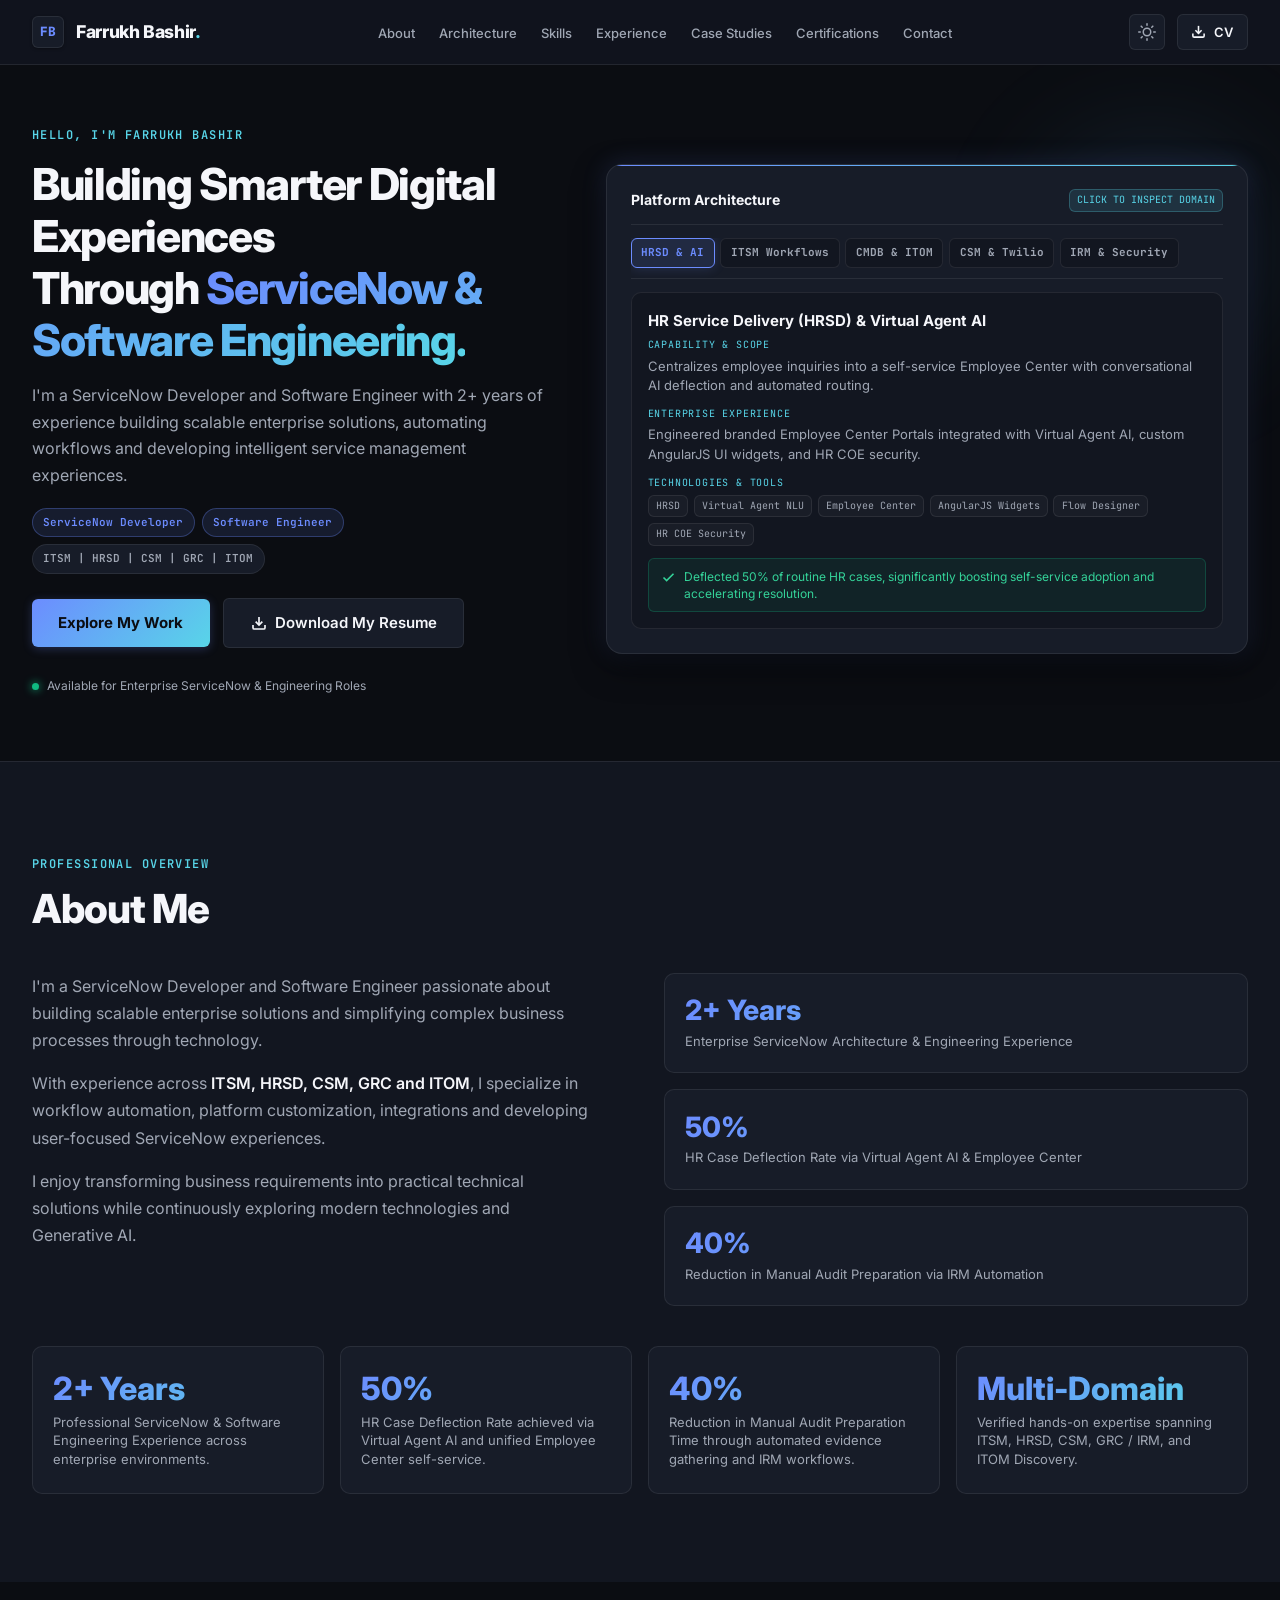
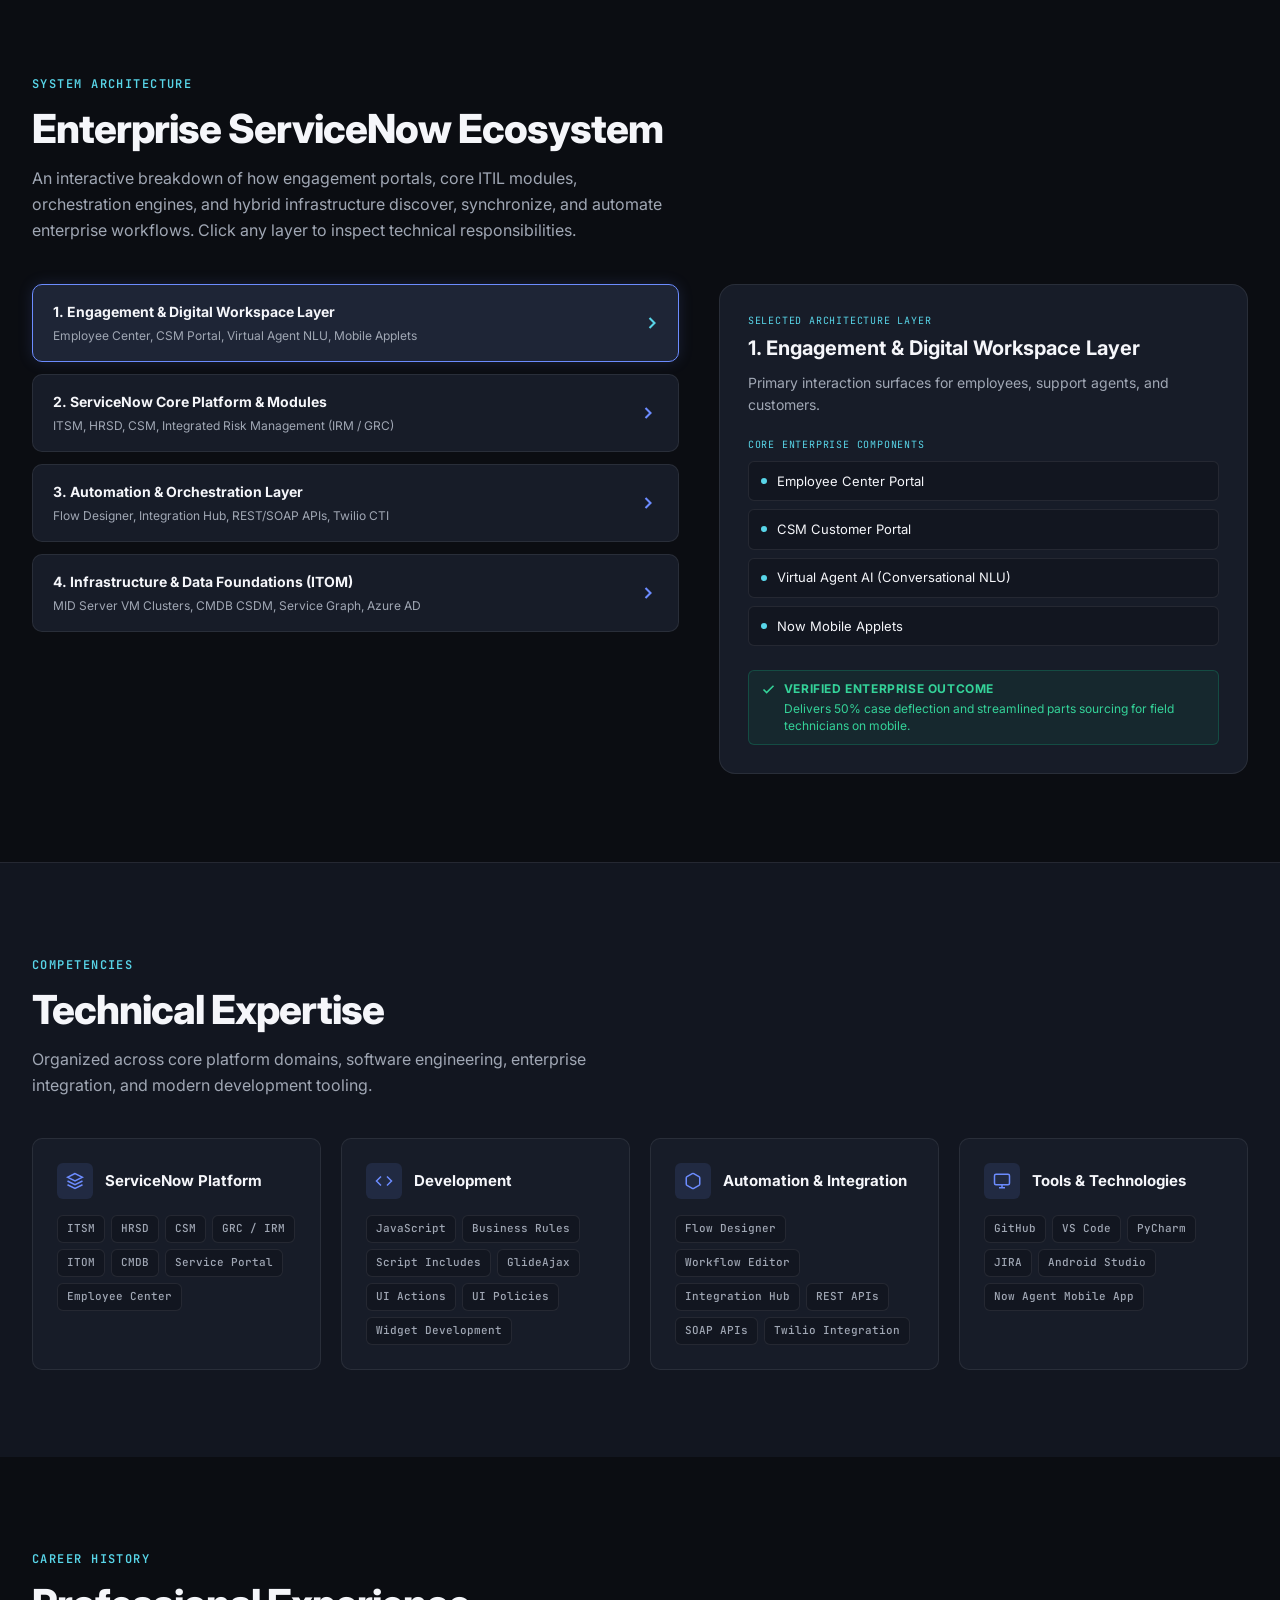
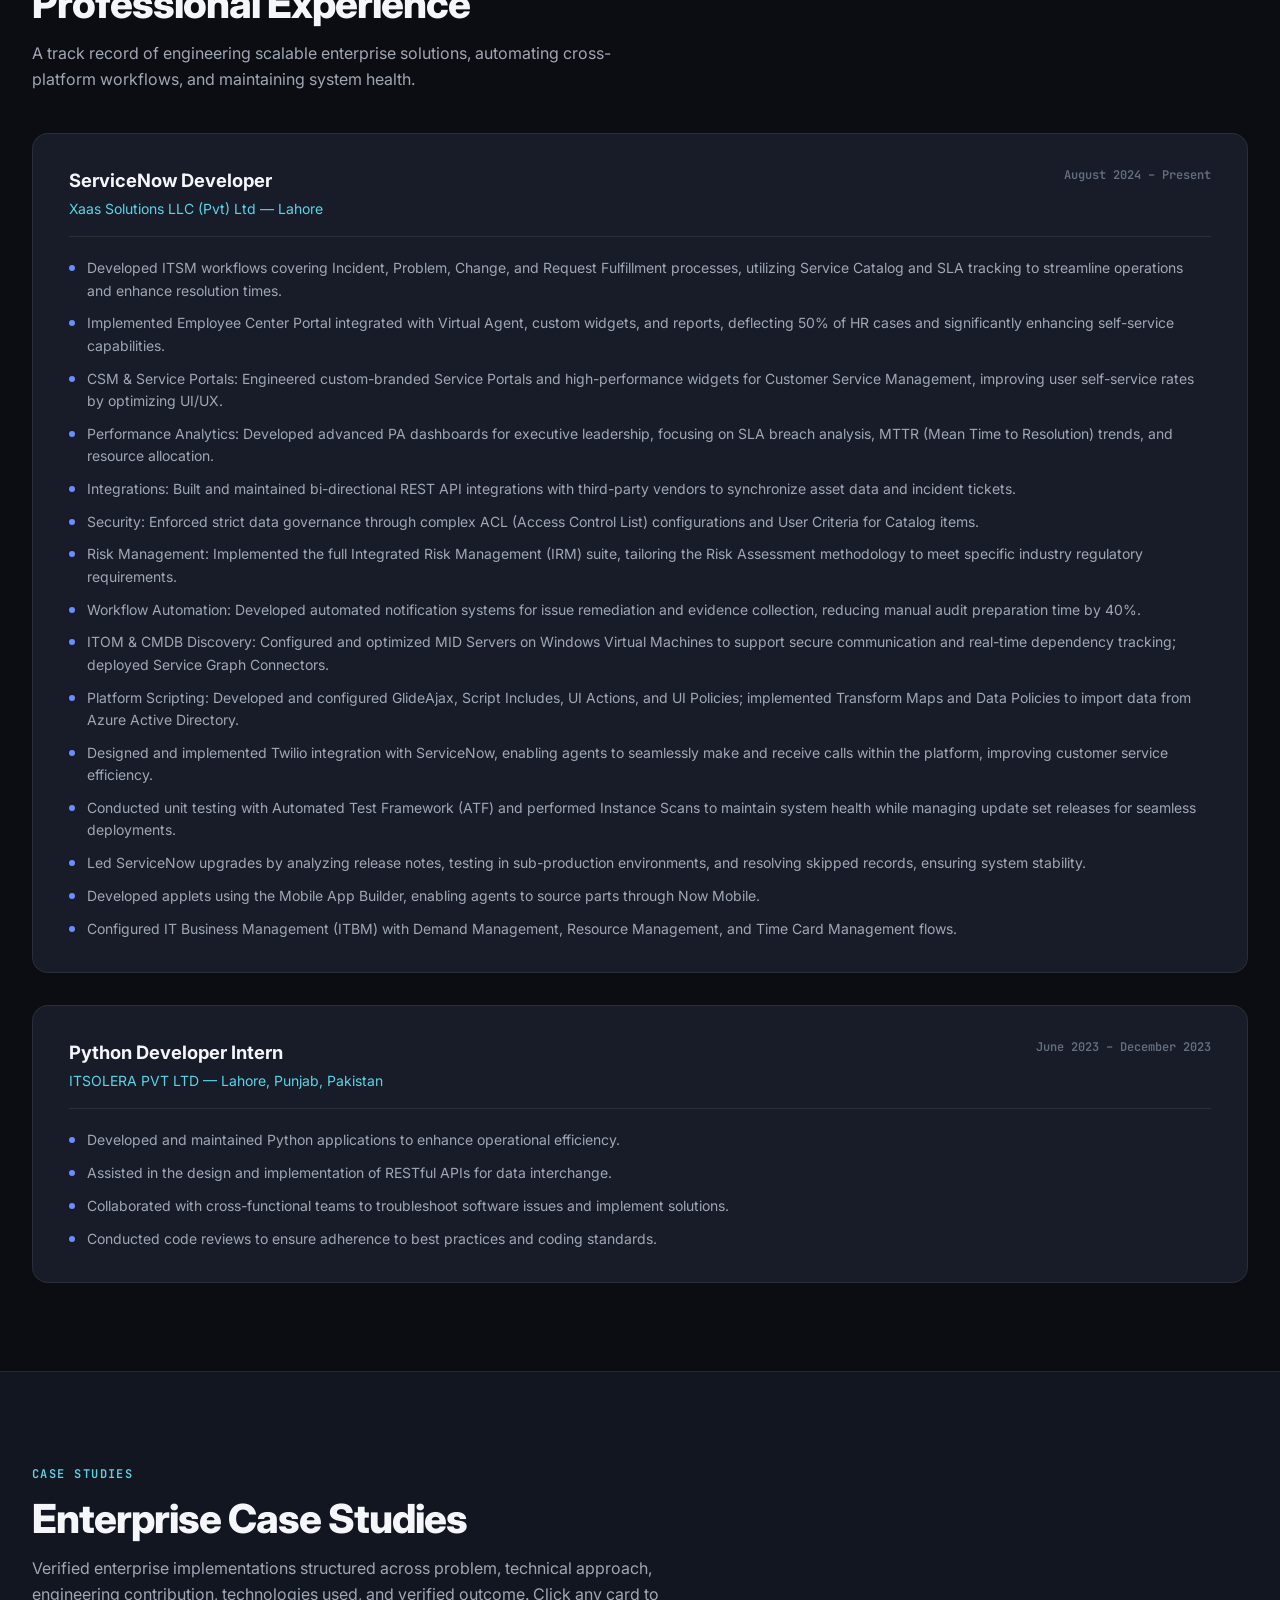
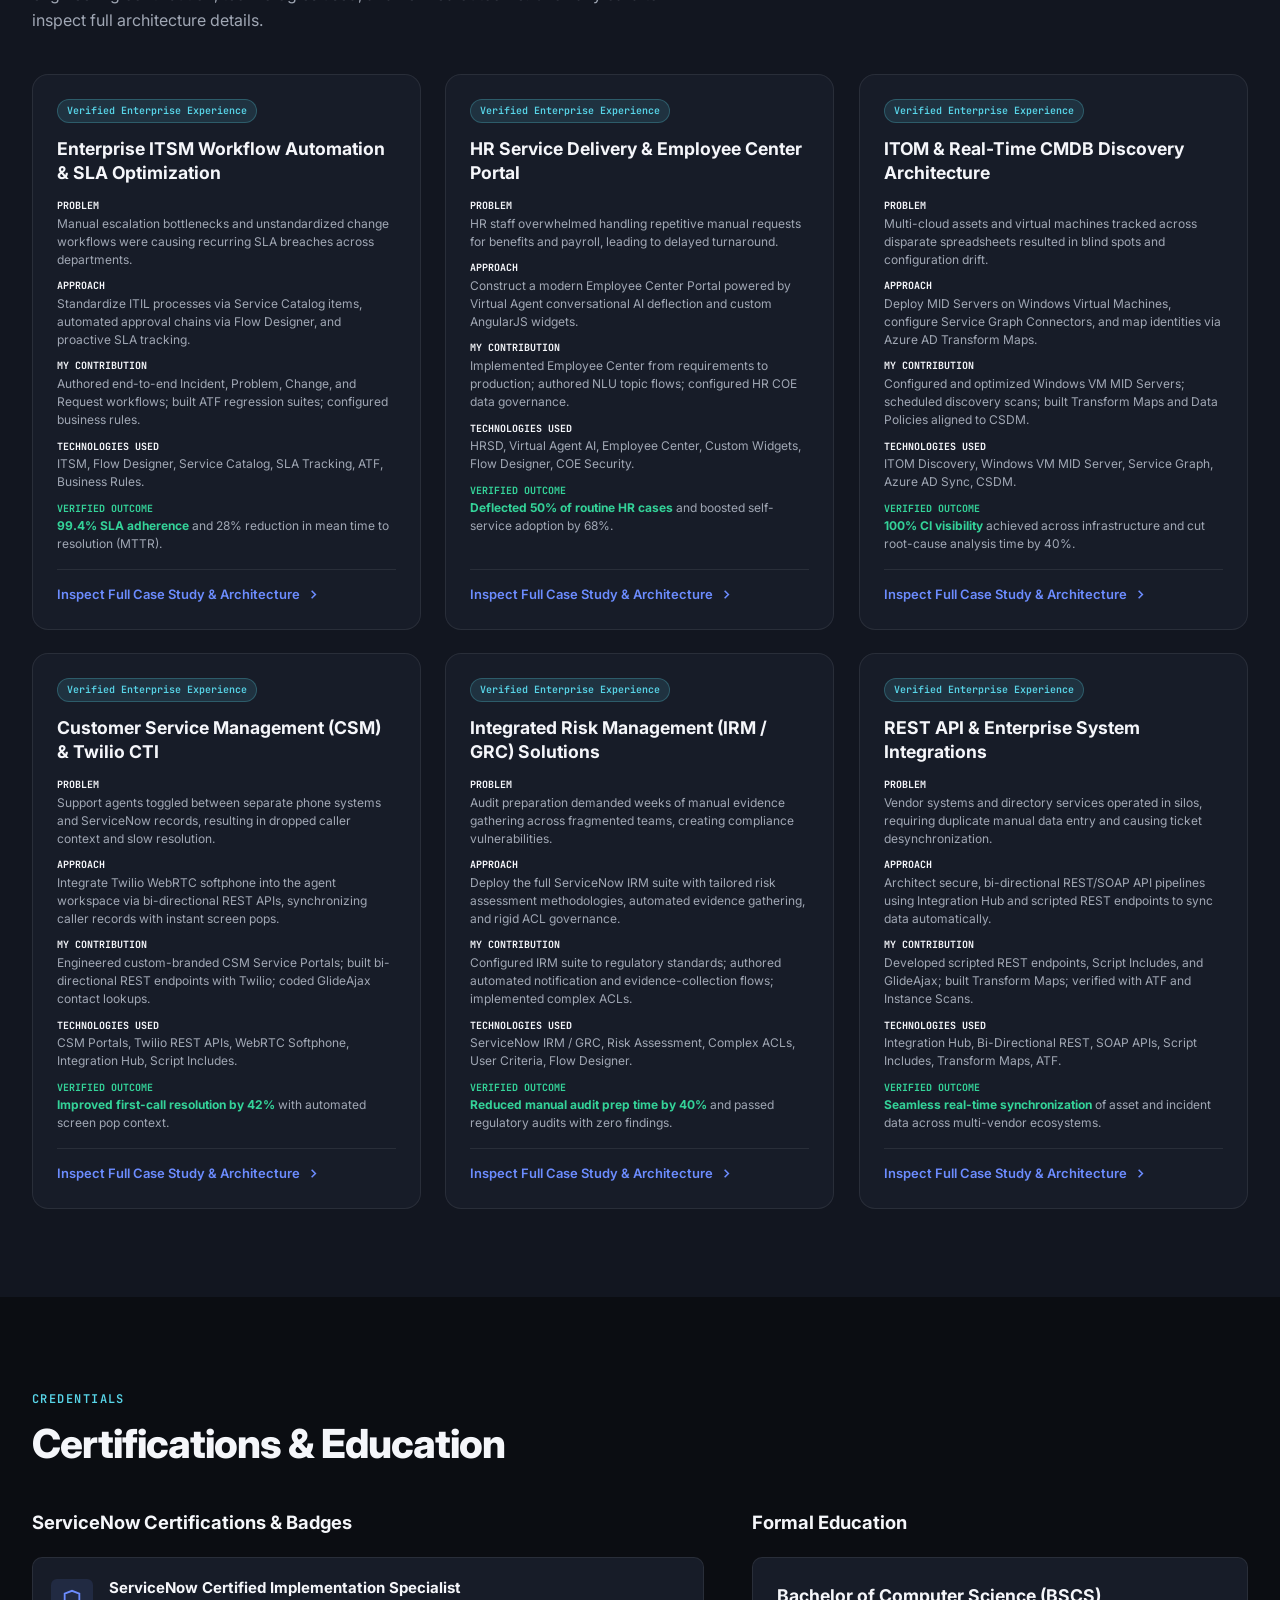
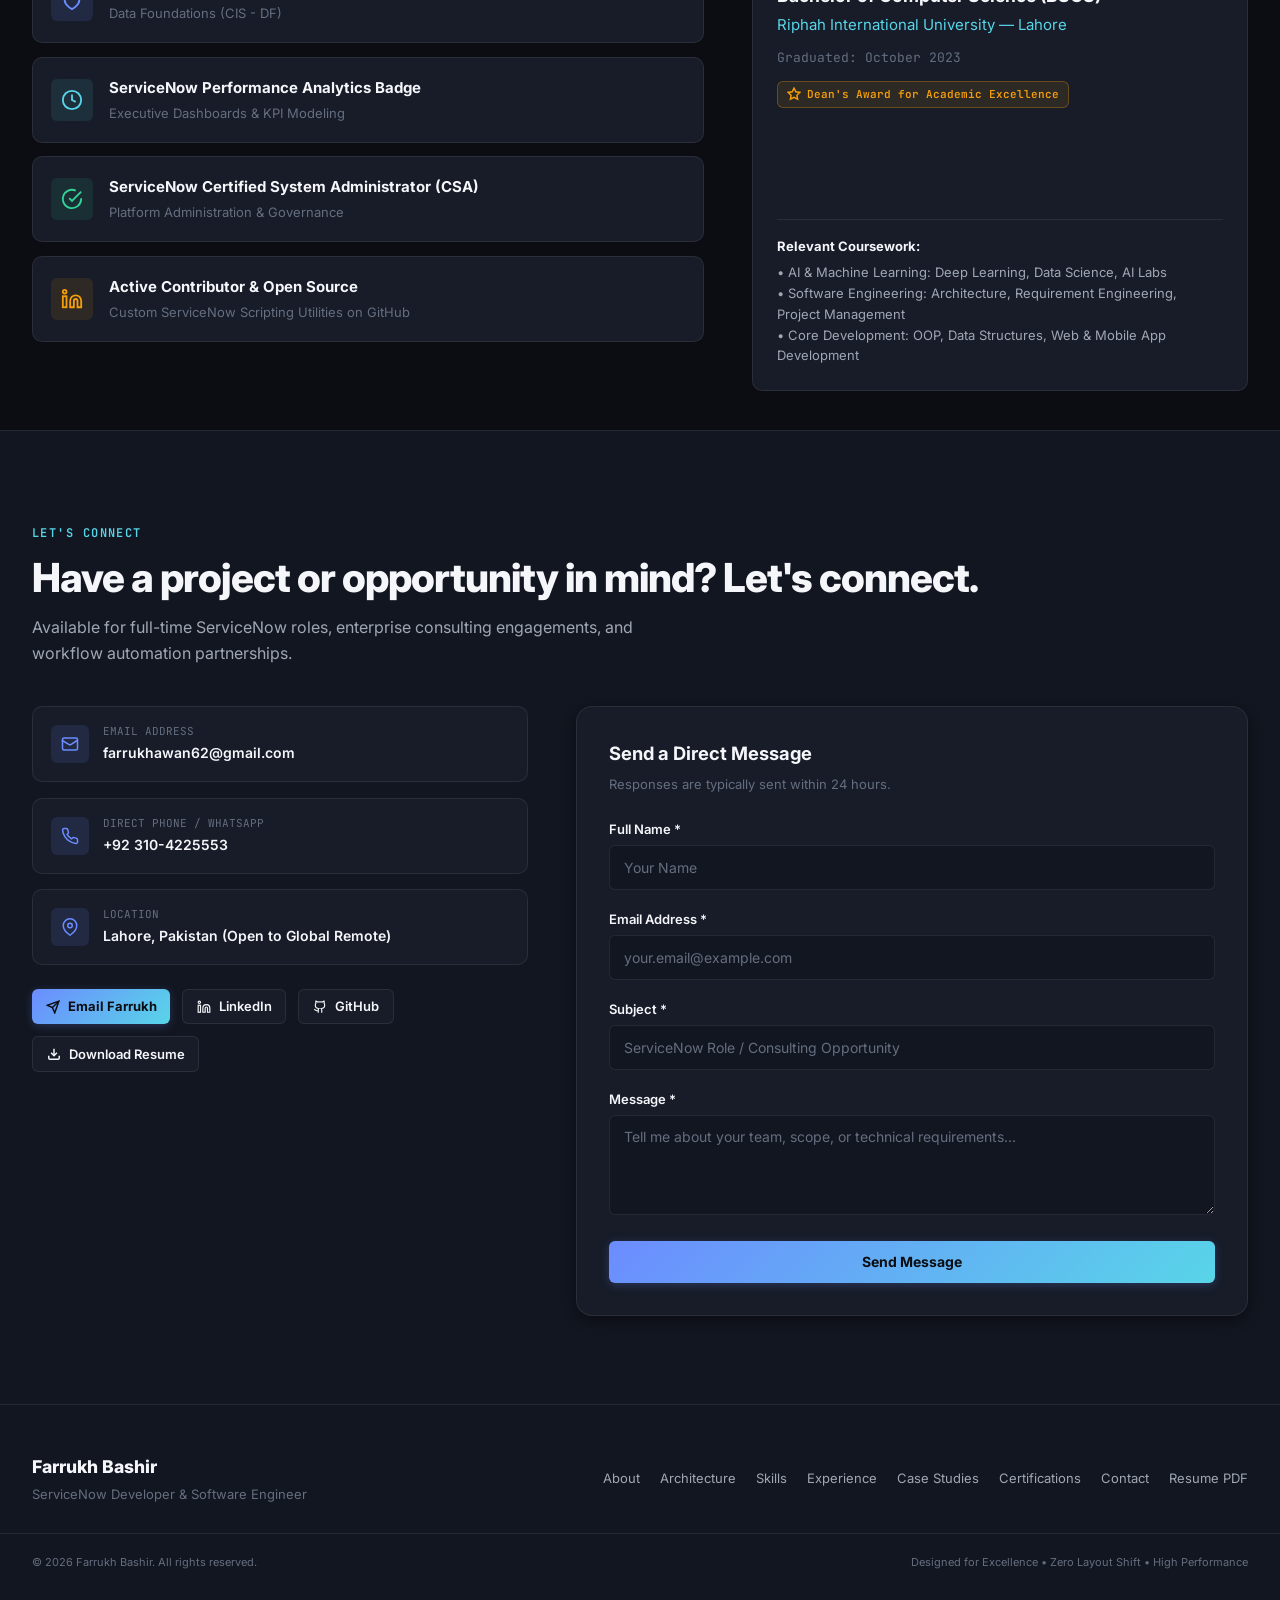
==== commit a498aede: "style: enhance typography with Google Fonts, ambient glow, and scroll reveals" ====
--- a/index.html
+++ b/index.html
@@ -11,8 +11,13 @@
   <!-- Open Graph / Social Sharing -->
   <meta property="og:type" content="website">
   <meta property="og:title" content="Farrukh Bashir | ServiceNow Developer & Software Engineer">
-  <meta property="og:description" content="Certified ServiceNow System Administrator & Implementation Specialist (CIS-DF) with 2+ years of enterprise experience in ITSM, HRSD, CSM, GRC, and ITOM.">
+  <meta property="og:description" content="Certified ServiceNow Developer (CIS-DF, CSA) with 2+ years of enterprise experience in ITSM, HRSD, CSM, GRC, and ITOM.">
   <meta property="og:image" content="assets/favicon.svg">
+  
+  <!-- Google Fonts: Inter & JetBrains Mono -->
+  <link rel="preconnect" href="https://fonts.googleapis.com">
+  <link rel="preconnect" href="https://fonts.gstatic.com" crossorigin>
+  <link href="https://fonts.googleapis.com/css2?family=Inter:wght@400;500;600;700;800&family=JetBrains+Mono:wght@400;500;600;700&display=swap" rel="stylesheet">
   
   <!-- Twitter Card -->
   <meta name="twitter:card" content="summary">
@@ -968,7 +973,7 @@
                 <span>LinkedIn</span>
               </a>
 
-              <a href="https://github.com" target="_blank" rel="noopener noreferrer" class="btn btn-secondary btn-sm" aria-label="GitHub Profile">
+              <a href="https://github.com/FARRU11" target="_blank" rel="noopener noreferrer" class="btn btn-secondary btn-sm" aria-label="GitHub Profile">
                 <svg width="14" height="14" viewBox="0 0 24 24" fill="none" stroke="currentColor" stroke-width="2"><path d="M15 22v-4a4.8 4.8 0 0 0-1-3.5c3 0 6-2 6-5.5.08-1.25-.27-2.48-1-3.5.28-1.15.28-2.35 0-3.5 0 0-1 0-3 1.5-2.64-.5-5.36-.5-8 0C6 2 5 2 5 2c-.3 1.15-.3 2.35 0 3.5A5.403 5.403 0 0 0 4 9c0 3.5 3 5.5 6 5.5-.39.49-.68 1.05-.85 1.65-.17.6-.22 1.23-.15 1.85v4"></path><path d="M9 18c-4.51 2-5-2-7-2"></path></svg>
                 <span>GitHub</span>
               </a>
--- a/css/style.css
+++ b/css/style.css
@@ -1668,6 +1668,61 @@
 }
 
 /* ==========================================================================
+   Interactive Glow & Scroll Reveal Animations
+   ========================================================================== */
+.reveal-on-scroll {
+  opacity: 0;
+  transform: translateY(22px);
+  transition: opacity 0.65s cubic-bezier(0.16, 1, 0.3, 1), transform 0.65s cubic-bezier(0.16, 1, 0.3, 1);
+  will-change: opacity, transform;
+}
+
+.reveal-on-scroll.is-visible {
+  opacity: 1;
+  transform: translateY(0);
+}
+
+/* Hero Subtle Ambient Glow Effect */
+.hero-visual {
+  position: relative;
+}
+
+.hero-visual::before {
+  content: '';
+  position: absolute;
+  top: -15%;
+  right: -10%;
+  width: 320px;
+  height: 320px;
+  background: radial-gradient(circle, rgba(108, 140, 255, 0.15) 0%, rgba(88, 213, 232, 0.05) 50%, transparent 70%);
+  filter: blur(50px);
+  pointer-events: none;
+  z-index: 0;
+  border-radius: 50%;
+}
+
+.hero-arch-card {
+  position: relative;
+  z-index: 1;
+}
+
+/* Modern Card Hover Highlights */
+.case-study-card,
+.skill-category-card,
+.timeline-card,
+.achievement-card,
+.cert-card {
+  transition: transform 0.25s cubic-bezier(0.16, 1, 0.3, 1), border-color 0.25s ease, box-shadow 0.25s ease;
+}
+
+.case-study-card:hover,
+.skill-category-card:hover,
+.achievement-card:hover {
+  border-color: rgba(108, 140, 255, 0.4);
+  box-shadow: 0 10px 30px -10px rgba(108, 140, 255, 0.18), 0 0 1px 1px rgba(88, 213, 232, 0.2);
+}
+
+/* ==========================================================================
    Prefers Reduced Motion
    ========================================================================== */
 @media (prefers-reduced-motion: reduce) {
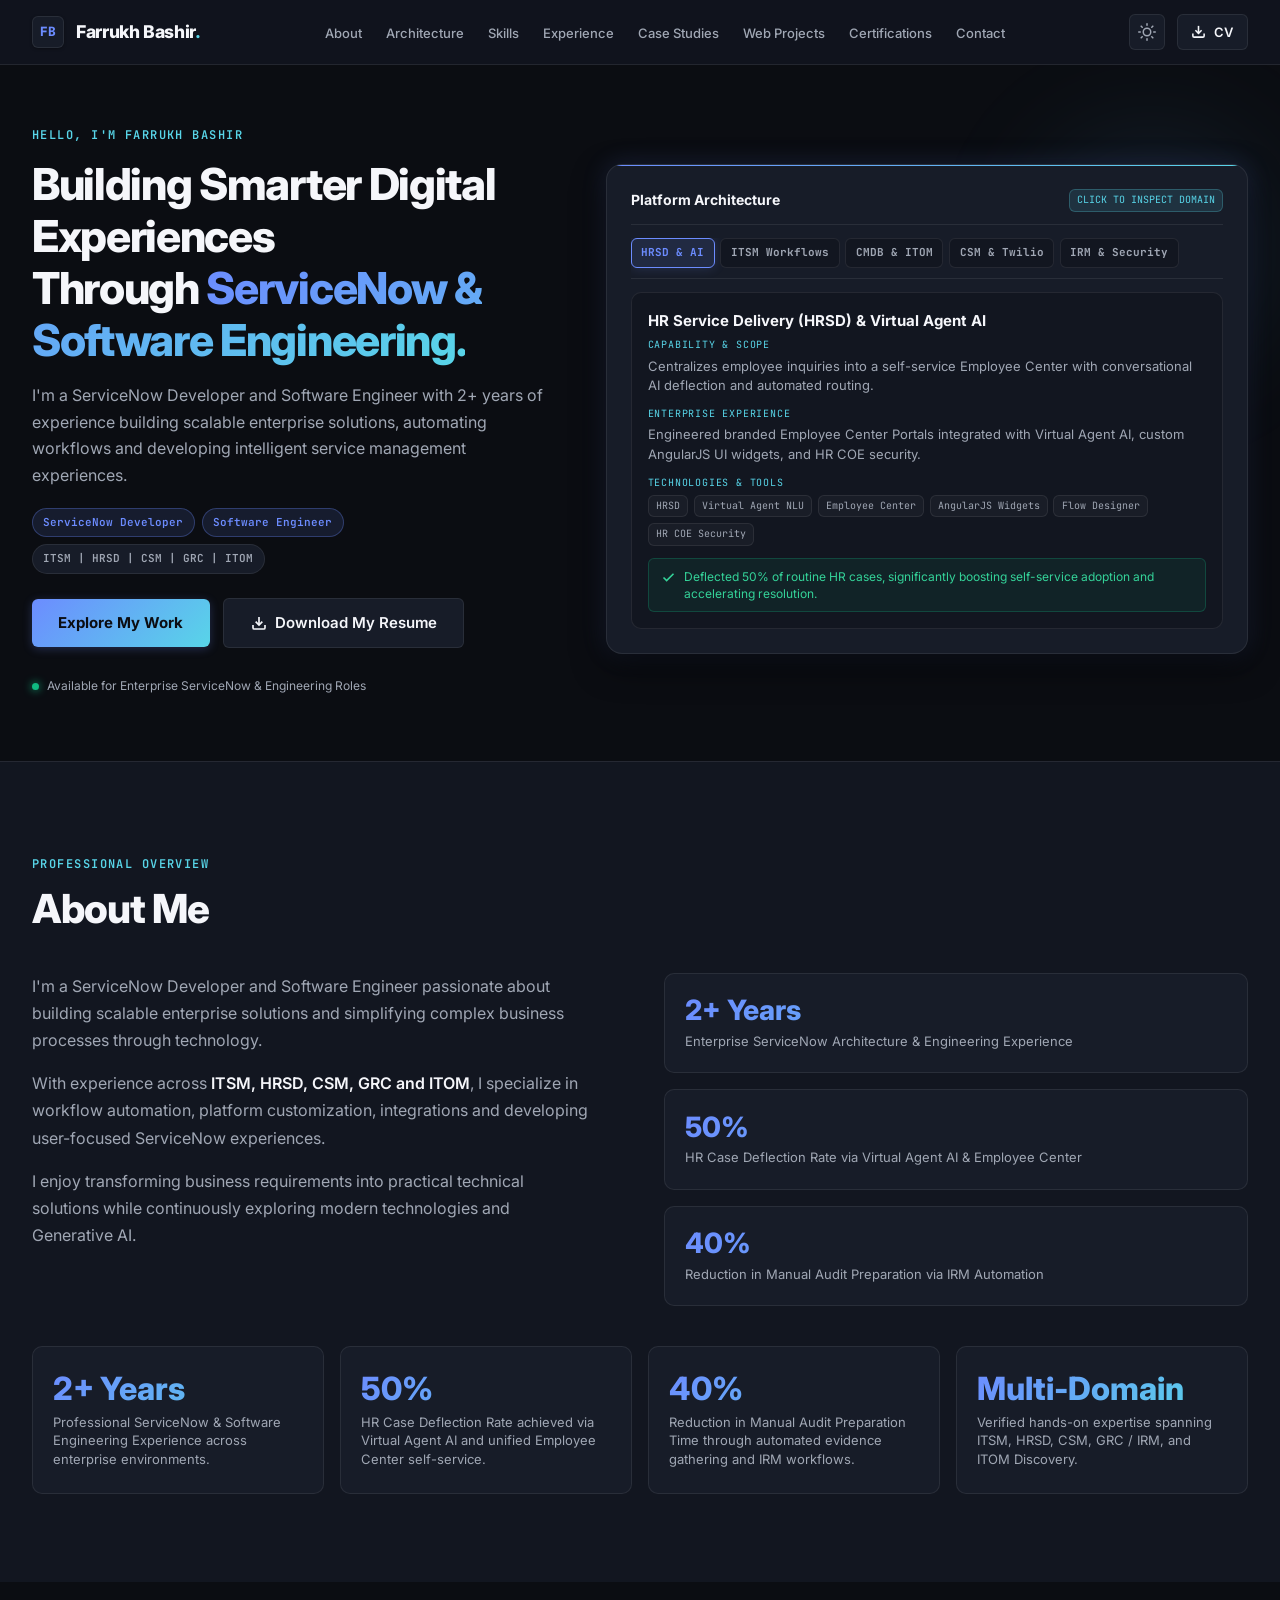
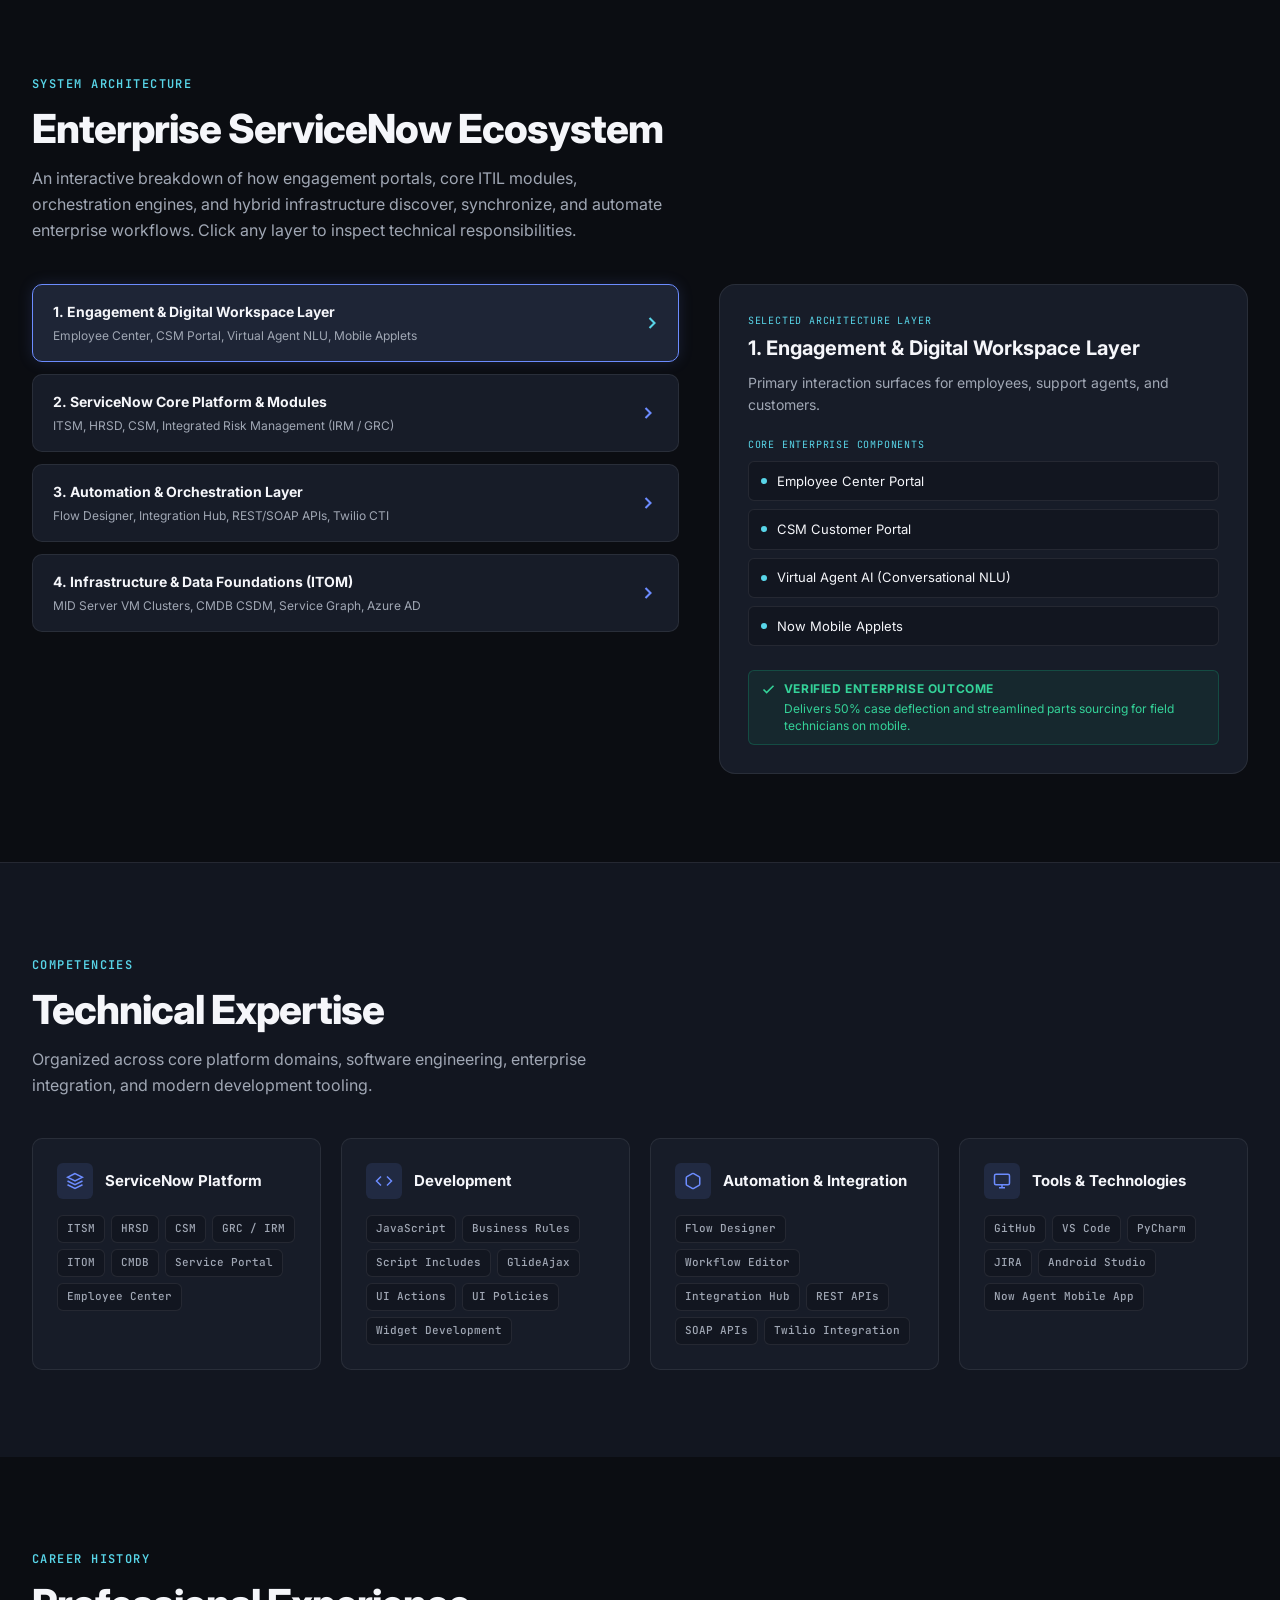
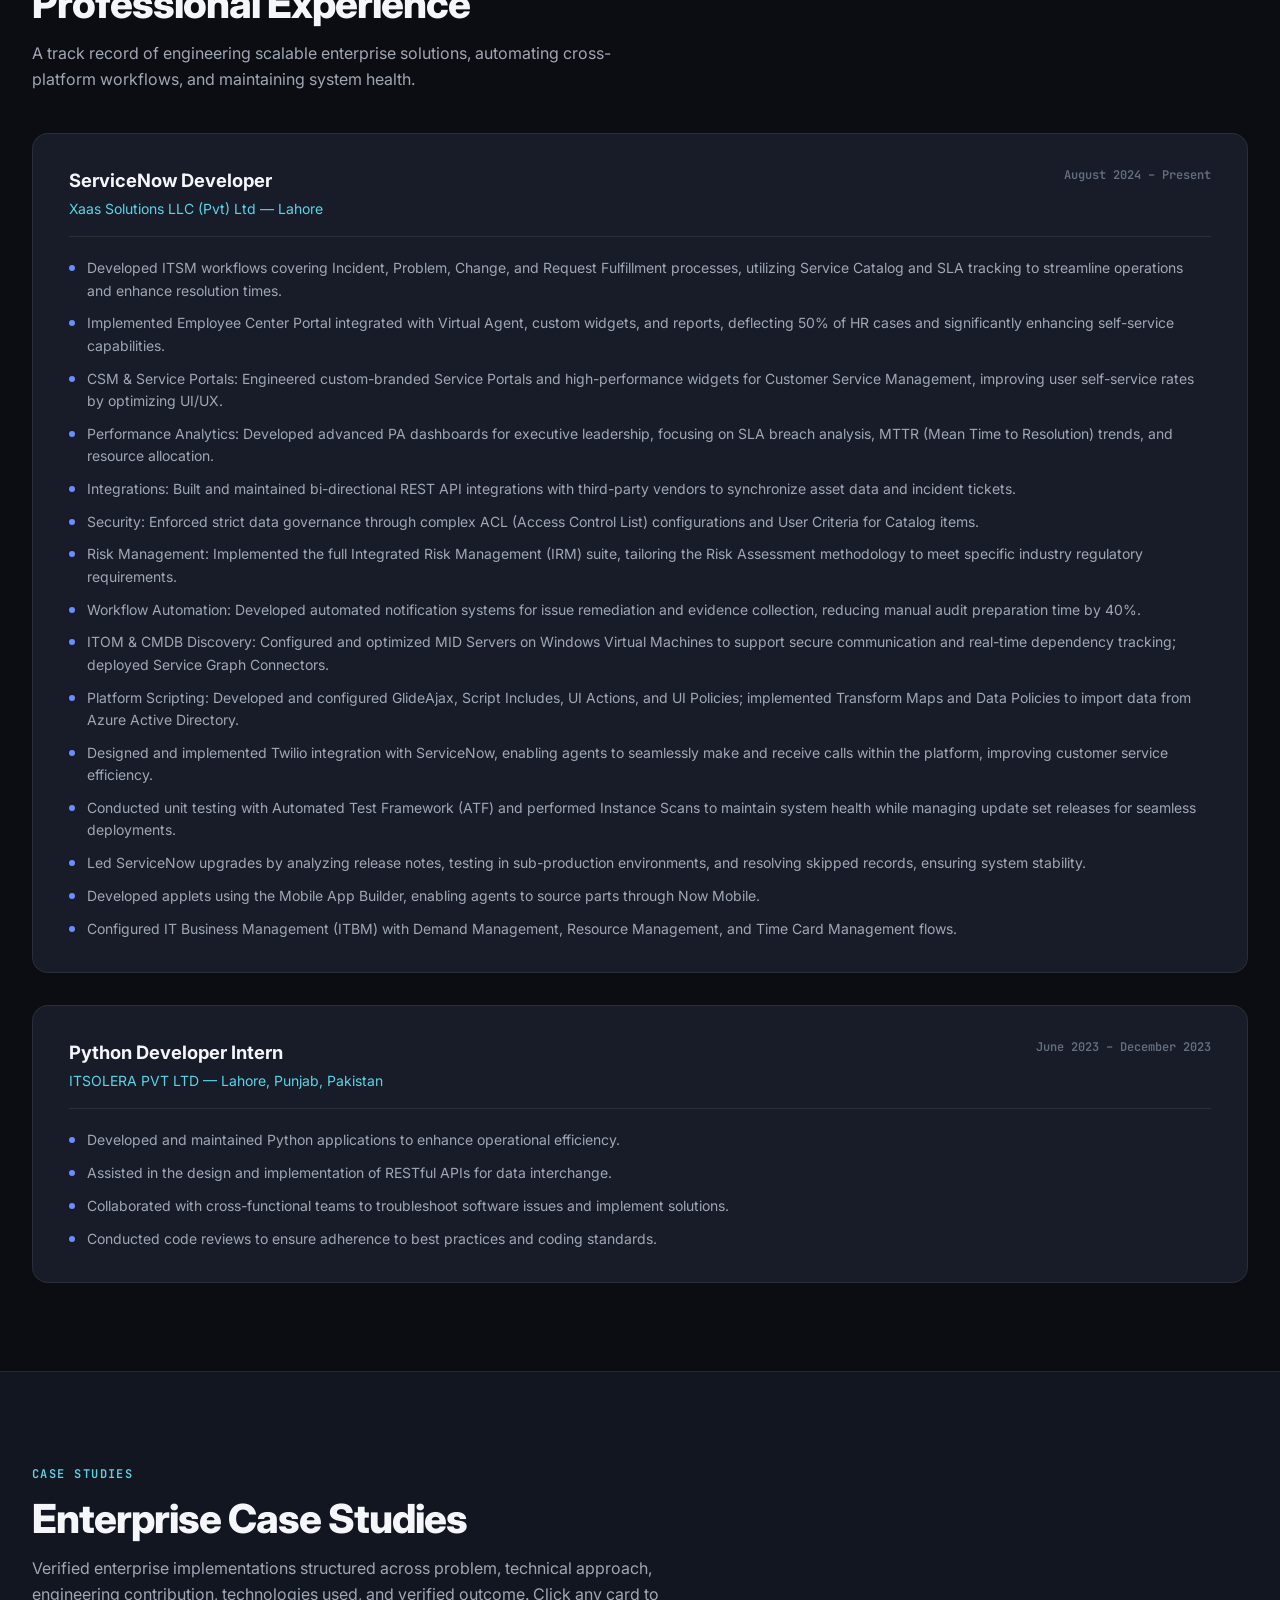
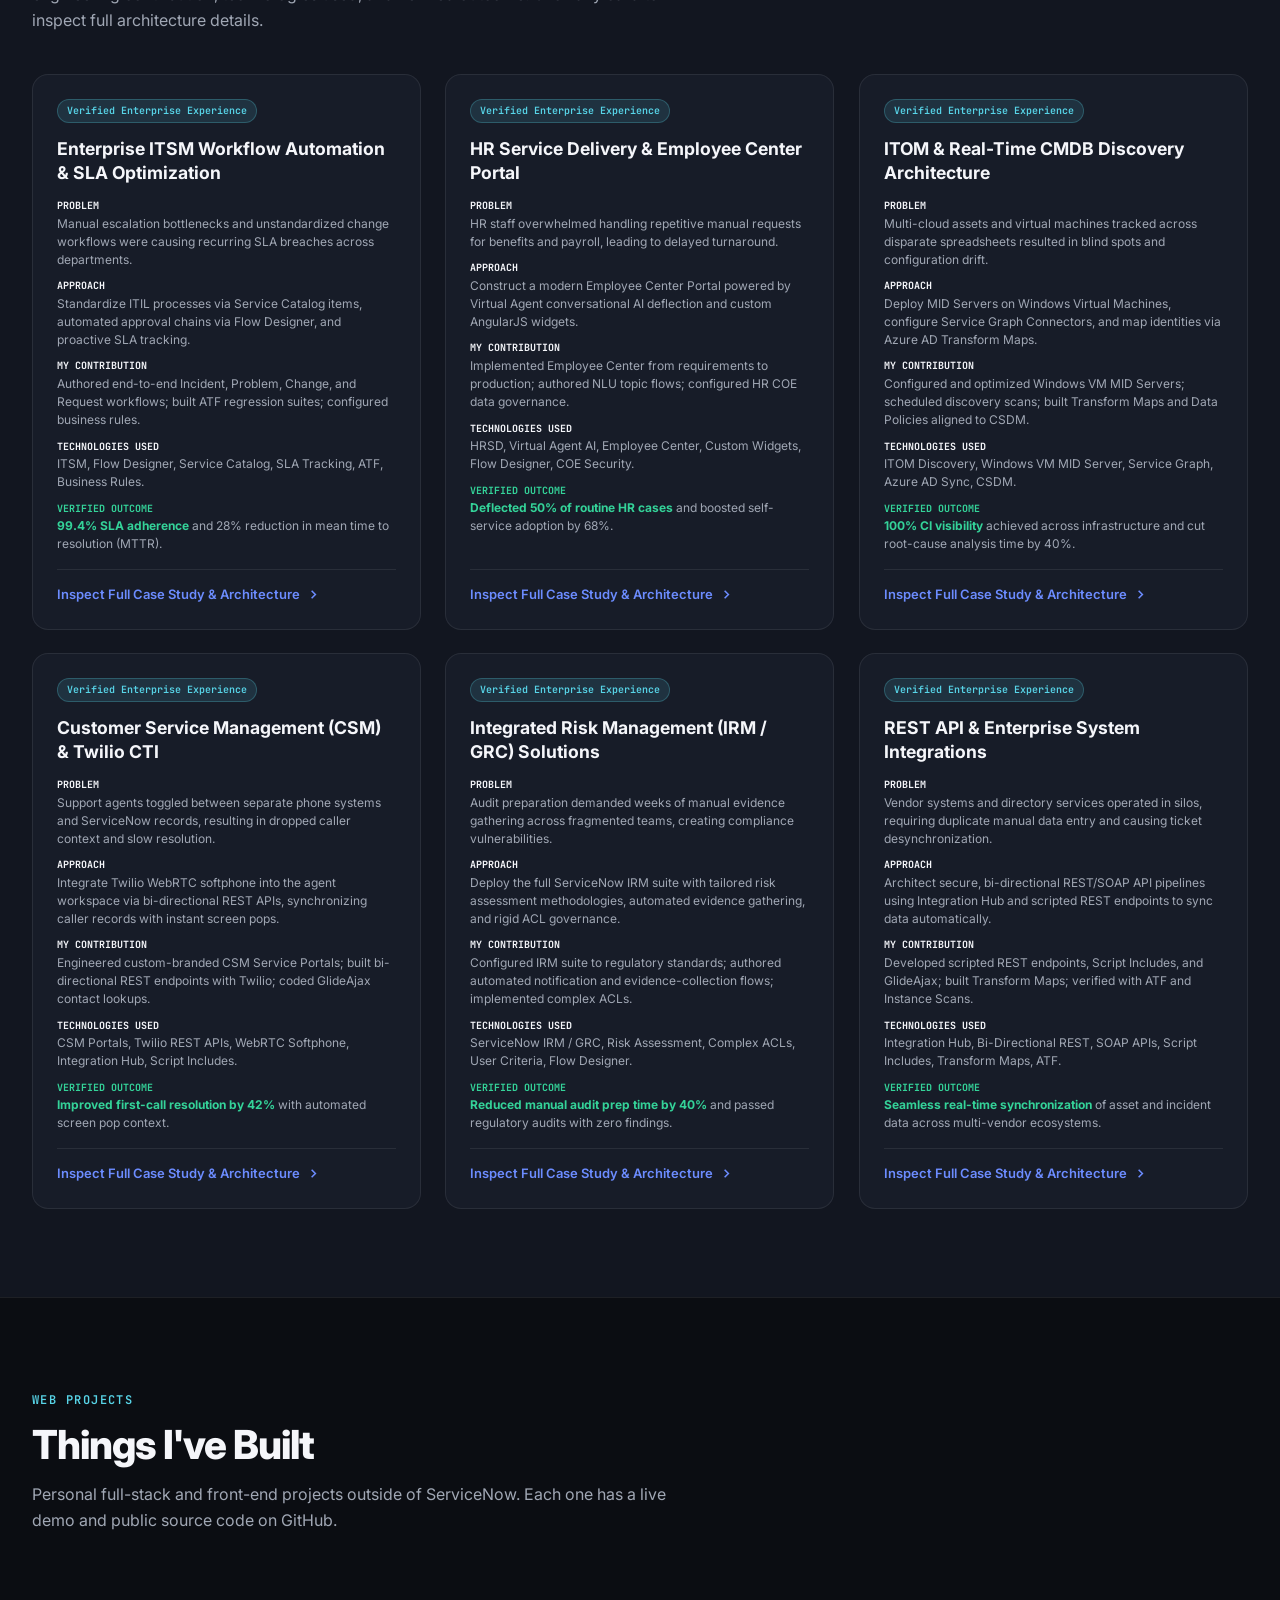
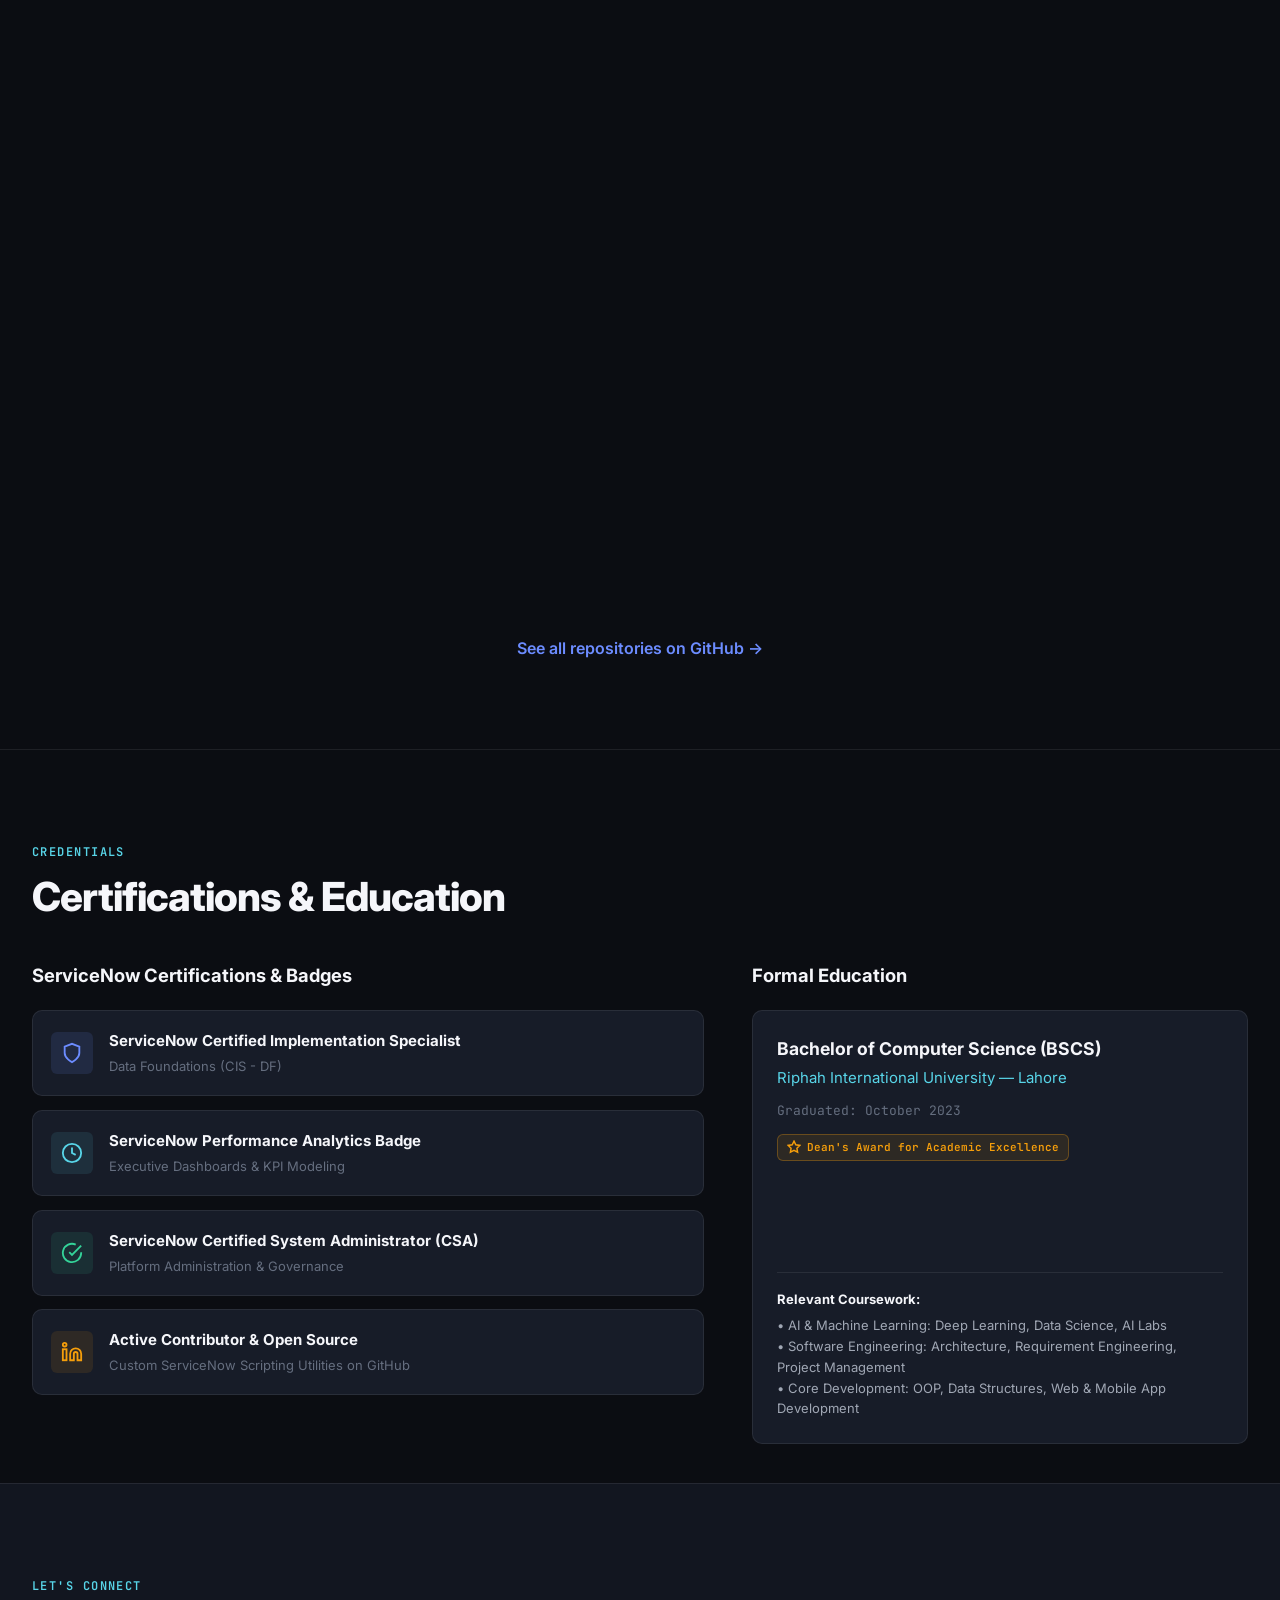
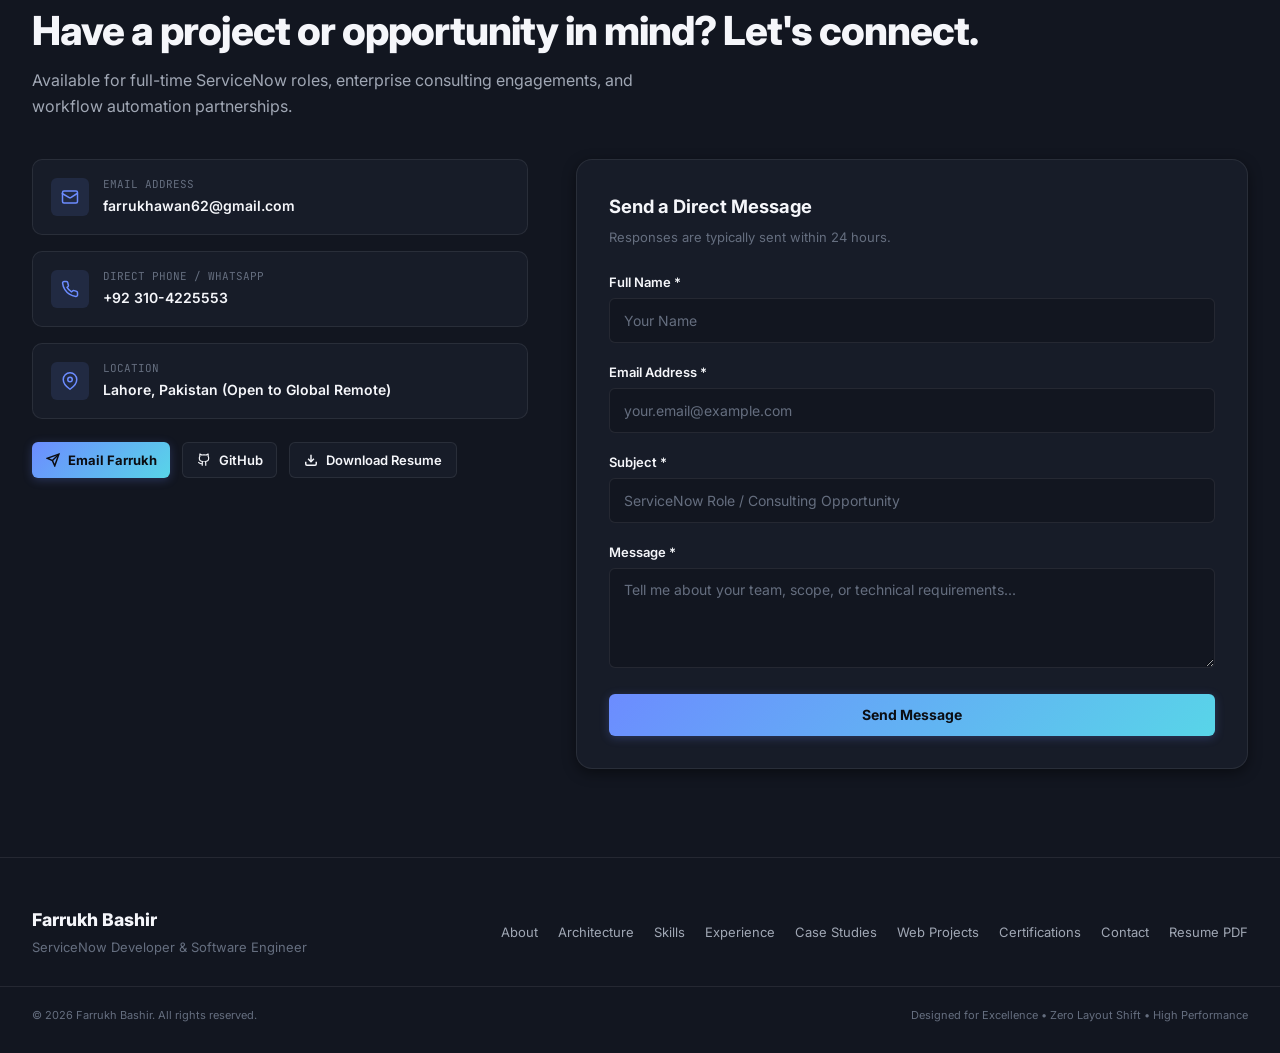
==== commit 18fda9b2: "Improve portfolio: web projects, fix contact form, SEO and share image - Add Web Projects section wi" ====
--- a/index.html
+++ b/index.html
@@ -12,7 +12,12 @@
   <meta property="og:type" content="website">
   <meta property="og:title" content="Farrukh Bashir | ServiceNow Developer & Software Engineer">
   <meta property="og:description" content="Certified ServiceNow Developer (CIS-DF, CSA) with 2+ years of enterprise experience in ITSM, HRSD, CSM, GRC, and ITOM.">
-  <meta property="og:image" content="assets/favicon.svg">
+  <meta property="og:url" content="https://farru11.github.io/farrukh-portfolio/">
+  <meta property="og:image" content="https://farru11.github.io/farrukh-portfolio/assets/og-image.png">
+  <meta property="og:image:width" content="1200">
+  <meta property="og:image:height" content="630">
+  <link rel="canonical" href="https://farru11.github.io/farrukh-portfolio/">
+  <meta name="theme-color" content="#0B0D12">
   
   <!-- Google Fonts: Inter & JetBrains Mono -->
   <link rel="preconnect" href="https://fonts.googleapis.com">
@@ -20,7 +25,8 @@
   <link href="https://fonts.googleapis.com/css2?family=Inter:wght@400;500;600;700;800&family=JetBrains+Mono:wght@400;500;600;700&display=swap" rel="stylesheet">
   
   <!-- Twitter Card -->
-  <meta name="twitter:card" content="summary">
+  <meta name="twitter:card" content="summary_large_image">
+  <meta name="twitter:image" content="https://farru11.github.io/farrukh-portfolio/assets/og-image.png">
   <meta name="twitter:title" content="Farrukh Bashir | ServiceNow Developer & Software Engineer">
   <meta name="twitter:description" content="Building Smarter Digital Experiences Through ServiceNow & Software Engineering.">
   
@@ -35,6 +41,8 @@
     "@type": "Person",
     "name": "Farrukh Bashir",
     "jobTitle": "ServiceNow Developer & Software Engineer",
+    "url": "https://farru11.github.io/farrukh-portfolio/",
+    "sameAs": ["https://github.com/FARRU11"],
     "email": "farrukhawan62@gmail.com",
     "telephone": "+92-310-4225553",
     "address": {
@@ -84,6 +92,7 @@
           <li><a href="#skills" class="nav-link">Skills</a></li>
           <li><a href="#experience" class="nav-link">Experience</a></li>
           <li><a href="#projects" class="nav-link">Case Studies</a></li>
+          <li><a href="#web-projects" class="nav-link">Web Projects</a></li>
           <li><a href="#certifications" class="nav-link">Certifications</a></li>
           <li><a href="#contact" class="nav-link">Contact</a></li>
         </ul>
@@ -136,6 +145,7 @@
     <a href="#skills" class="mobile-nav-link">Technical Skills</a>
     <a href="#experience" class="mobile-nav-link">Professional Experience</a>
     <a href="#projects" class="mobile-nav-link">Case Studies</a>
+    <a href="#web-projects" class="mobile-nav-link">Web Projects</a>
     <a href="#certifications" class="mobile-nav-link">Certifications & Education</a>
     <a href="#contact" class="mobile-nav-link">Contact</a>
     <div style="margin-top: auto; padding-top: 1.5rem;">
@@ -828,9 +838,72 @@
     </section>
 
     <!-- =======================================================================
+         WEB PROJECTS (personal full-stack and front-end builds)
+         ======================================================================= -->
+    <section id="web-projects" class="section" style="border-top: 1px solid var(--border-color);">
+      <div class="container">
+        <div class="section-header">
+          <span class="section-tag">Web Projects</span>
+          <h2 class="section-title">Things I've Built</h2>
+          <p class="section-desc">
+            Personal full-stack and front-end projects outside of ServiceNow. Each one has a live demo and public source code on GitHub.
+          </p>
+        </div>
+        <div class="web-projects-grid">
+          <article class="web-card reveal-on-scroll">
+            <h3 class="web-card-title">CoinBounce: Crypto Price Tracker</h3>
+            <p class="web-card-desc">Live prices for the top 50 coins with 24h change, 7-day sparklines, search, sortable columns, a personal watchlist, multi-currency support and dark mode.</p>
+            <div class="skill-tags-wrap"><span class="skill-tag">JavaScript</span><span class="skill-tag">CoinGecko API</span><span class="skill-tag">CSS3</span><span class="skill-tag">localStorage</span></div>
+            <div class="web-card-actions">
+              <a href="https://farru11.github.io/coin-bounce/" target="_blank" rel="noopener noreferrer" class="btn btn-primary btn-sm">Live Demo</a>
+              <a href="https://github.com/FARRU11/coin-bounce" target="_blank" rel="noopener noreferrer" class="btn btn-secondary btn-sm">Source Code</a>
+            </div>
+          </article>
+          <article class="web-card reveal-on-scroll">
+            <h3 class="web-card-title">Employee Job Portal</h3>
+            <p class="web-card-desc">Job board where candidates search and filter openings, save jobs, apply with a short form and track applications, and employers can post new vacancies.</p>
+            <div class="skill-tags-wrap"><span class="skill-tag">JavaScript</span><span class="skill-tag">HTML5</span><span class="skill-tag">CSS3</span><span class="skill-tag">localStorage</span></div>
+            <div class="web-card-actions">
+              <a href="https://farru11.github.io/My-employee-job-portal/" target="_blank" rel="noopener noreferrer" class="btn btn-primary btn-sm">Live Demo</a>
+              <a href="https://github.com/FARRU11/My-employee-job-portal" target="_blank" rel="noopener noreferrer" class="btn btn-secondary btn-sm">Source Code</a>
+            </div>
+          </article>
+          <article class="web-card reveal-on-scroll">
+            <h3 class="web-card-title">VitalCare: Healthcare Equipment Store</h3>
+            <p class="web-card-desc">Medical equipment storefront with a searchable catalog, product detail pages, shopping cart and SEO metadata, built as a responsive single-page app.</p>
+            <div class="skill-tags-wrap"><span class="skill-tag">React</span><span class="skill-tag">TypeScript</span><span class="skill-tag">Tailwind CSS</span><span class="skill-tag">shadcn/ui</span></div>
+            <div class="web-card-actions">
+              <a href="https://farru11.github.io/health-gear-hub/" target="_blank" rel="noopener noreferrer" class="btn btn-primary btn-sm">Live Demo</a>
+              <a href="https://github.com/FARRU11/health-gear-hub" target="_blank" rel="noopener noreferrer" class="btn btn-secondary btn-sm">Source Code</a>
+            </div>
+          </article>
+          <article class="web-card reveal-on-scroll">
+            <h3 class="web-card-title">E-Commerce Shop</h3>
+            <p class="web-card-desc">Shopping app with product categories, a Redux-powered cart, Firebase authentication with protected routes and a validated contact form.</p>
+            <div class="skill-tags-wrap"><span class="skill-tag">React</span><span class="skill-tag">Redux</span><span class="skill-tag">Firebase Auth</span><span class="skill-tag">Formik + Yup</span></div>
+            <div class="web-card-actions">
+              <a href="https://farru11.github.io/Ecommerce/" target="_blank" rel="noopener noreferrer" class="btn btn-primary btn-sm">Live Demo</a>
+              <a href="https://github.com/FARRU11/Ecommerce" target="_blank" rel="noopener noreferrer" class="btn btn-secondary btn-sm">Source Code</a>
+            </div>
+          </article>
+          <article class="web-card reveal-on-scroll">
+            <h3 class="web-card-title">MERN ToDo App</h3>
+            <p class="web-card-desc">Full-stack task manager with create, edit and delete, a validated REST API and MongoDB storage. The frontend is hosted on GitHub Pages; the API runs separately.</p>
+            <div class="skill-tags-wrap"><span class="skill-tag">MongoDB</span><span class="skill-tag">Express</span><span class="skill-tag">React</span><span class="skill-tag">Node.js</span></div>
+            <div class="web-card-actions">
+              <a href="https://farru11.github.io/Mern-Todo/" target="_blank" rel="noopener noreferrer" class="btn btn-primary btn-sm">Live Demo</a>
+              <a href="https://github.com/FARRU11/Mern-Todo" target="_blank" rel="noopener noreferrer" class="btn btn-secondary btn-sm">Source Code</a>
+            </div>
+          </article>
+        </div>
+        <p class="web-projects-more"><a href="https://github.com/FARRU11" target="_blank" rel="noopener noreferrer">See all repositories on GitHub &rarr;</a></p>
+      </div>
+    </section>
+
+    <!-- =======================================================================
          9. CERTIFICATIONS & EDUCATION
          ======================================================================= -->
-    <section id="certifications" class="section">
+    <section id="certifications" class="section" style="border-top: 1px solid var(--border-color);">
       <div class="container">
         <div class="section-header">
           <span class="section-tag">Credentials</span>
@@ -968,11 +1041,6 @@
                 <span>Email Farrukh</span>
               </a>
 
-              <a href="https://linkedin.com" target="_blank" rel="noopener noreferrer" class="btn btn-secondary btn-sm" aria-label="LinkedIn Profile">
-                <svg width="14" height="14" viewBox="0 0 24 24" fill="none" stroke="currentColor" stroke-width="2"><path d="M16 8a6 6 0 0 1 6 6v7h-4v-7a2 2 0 0 0-2-2 2 2 0 0 0-2 2v7h-4v-7a6 6 0 0 1 6-6z"></path><rect width="4" height="12" x="2" y="9"></rect><circle cx="4" cy="4" r="2"></circle></svg>
-                <span>LinkedIn</span>
-              </a>
-
               <a href="https://github.com/FARRU11" target="_blank" rel="noopener noreferrer" class="btn btn-secondary btn-sm" aria-label="GitHub Profile">
                 <svg width="14" height="14" viewBox="0 0 24 24" fill="none" stroke="currentColor" stroke-width="2"><path d="M15 22v-4a4.8 4.8 0 0 0-1-3.5c3 0 6-2 6-5.5.08-1.25-.27-2.48-1-3.5.28-1.15.28-2.35 0-3.5 0 0-1 0-3 1.5-2.64-.5-5.36-.5-8 0C6 2 5 2 5 2c-.3 1.15-.3 2.35 0 3.5A5.403 5.403 0 0 0 4 9c0 3.5 3 5.5 6 5.5-.39.49-.68 1.05-.85 1.65-.17.6-.22 1.23-.15 1.85v4"></path><path d="M9 18c-4.51 2-5-2-7-2"></path></svg>
                 <span>GitHub</span>
@@ -1041,6 +1109,7 @@
         <a href="#skills" class="footer-link">Skills</a>
         <a href="#experience" class="footer-link">Experience</a>
         <a href="#projects" class="footer-link">Case Studies</a>
+        <a href="#web-projects" class="footer-link">Web Projects</a>
         <a href="#certifications" class="footer-link">Certifications</a>
         <a href="#contact" class="footer-link">Contact</a>
         <a href="assets/Farrukh_Bashir_Resume.pdf" download="Farrukh_Bashir_Resume.pdf" class="footer-link">Resume PDF</a>
--- a/css/style.css
+++ b/css/style.css
@@ -1733,3 +1733,37 @@
     scroll-behavior: auto !important;
   }
 }
+
+
+/* ==========================================================================
+   Web Projects (personal builds)
+   ========================================================================== */
+.web-projects-grid {
+  display: grid;
+  grid-template-columns: 1fr;
+  gap: 1.5rem;
+}
+@media (min-width: 768px) { .web-projects-grid { grid-template-columns: repeat(2, 1fr); } }
+@media (min-width: 1100px) { .web-projects-grid { grid-template-columns: repeat(3, 1fr); } }
+
+.web-card {
+  background: var(--bg-surface);
+  border: 1px solid var(--border-color);
+  border-radius: var(--radius-lg);
+  padding: 1.5rem;
+  display: flex;
+  flex-direction: column;
+  gap: 0.85rem;
+  transition: all var(--transition-normal);
+}
+.web-card:hover {
+  border-color: var(--border-focus);
+  box-shadow: var(--shadow-lg), var(--shadow-glow);
+  transform: translateY(-3px);
+}
+.web-card-title { font-size: 1.1rem; font-weight: 700; color: var(--text-primary); margin: 0; }
+.web-card-desc { font-size: 0.9rem; color: var(--text-secondary); line-height: 1.6; margin: 0; }
+.web-card-actions { display: flex; gap: 0.6rem; flex-wrap: wrap; margin-top: auto; padding-top: 0.4rem; }
+.web-projects-more { text-align: center; margin-top: 2rem; }
+.web-projects-more a { color: var(--accent-blue); font-weight: 600; text-decoration: none; }
+.web-projects-more a:hover { text-decoration: underline; }
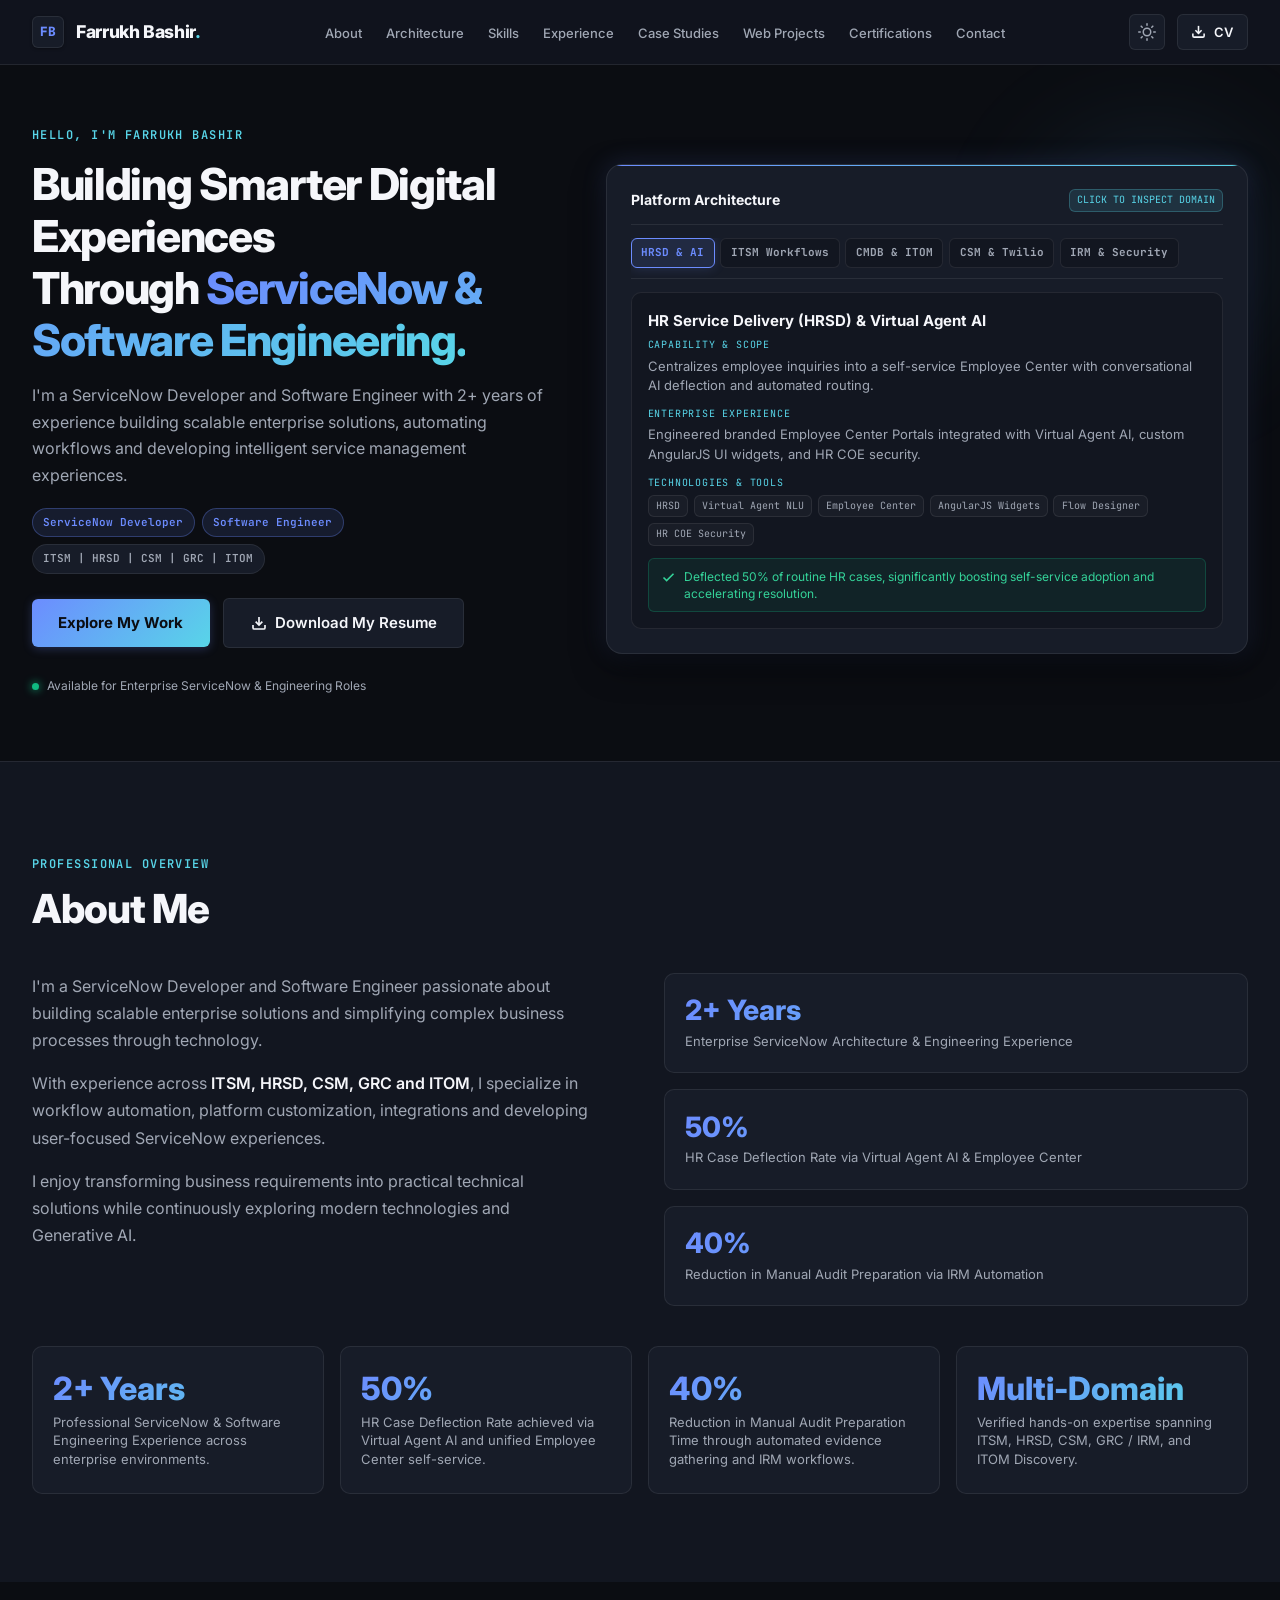
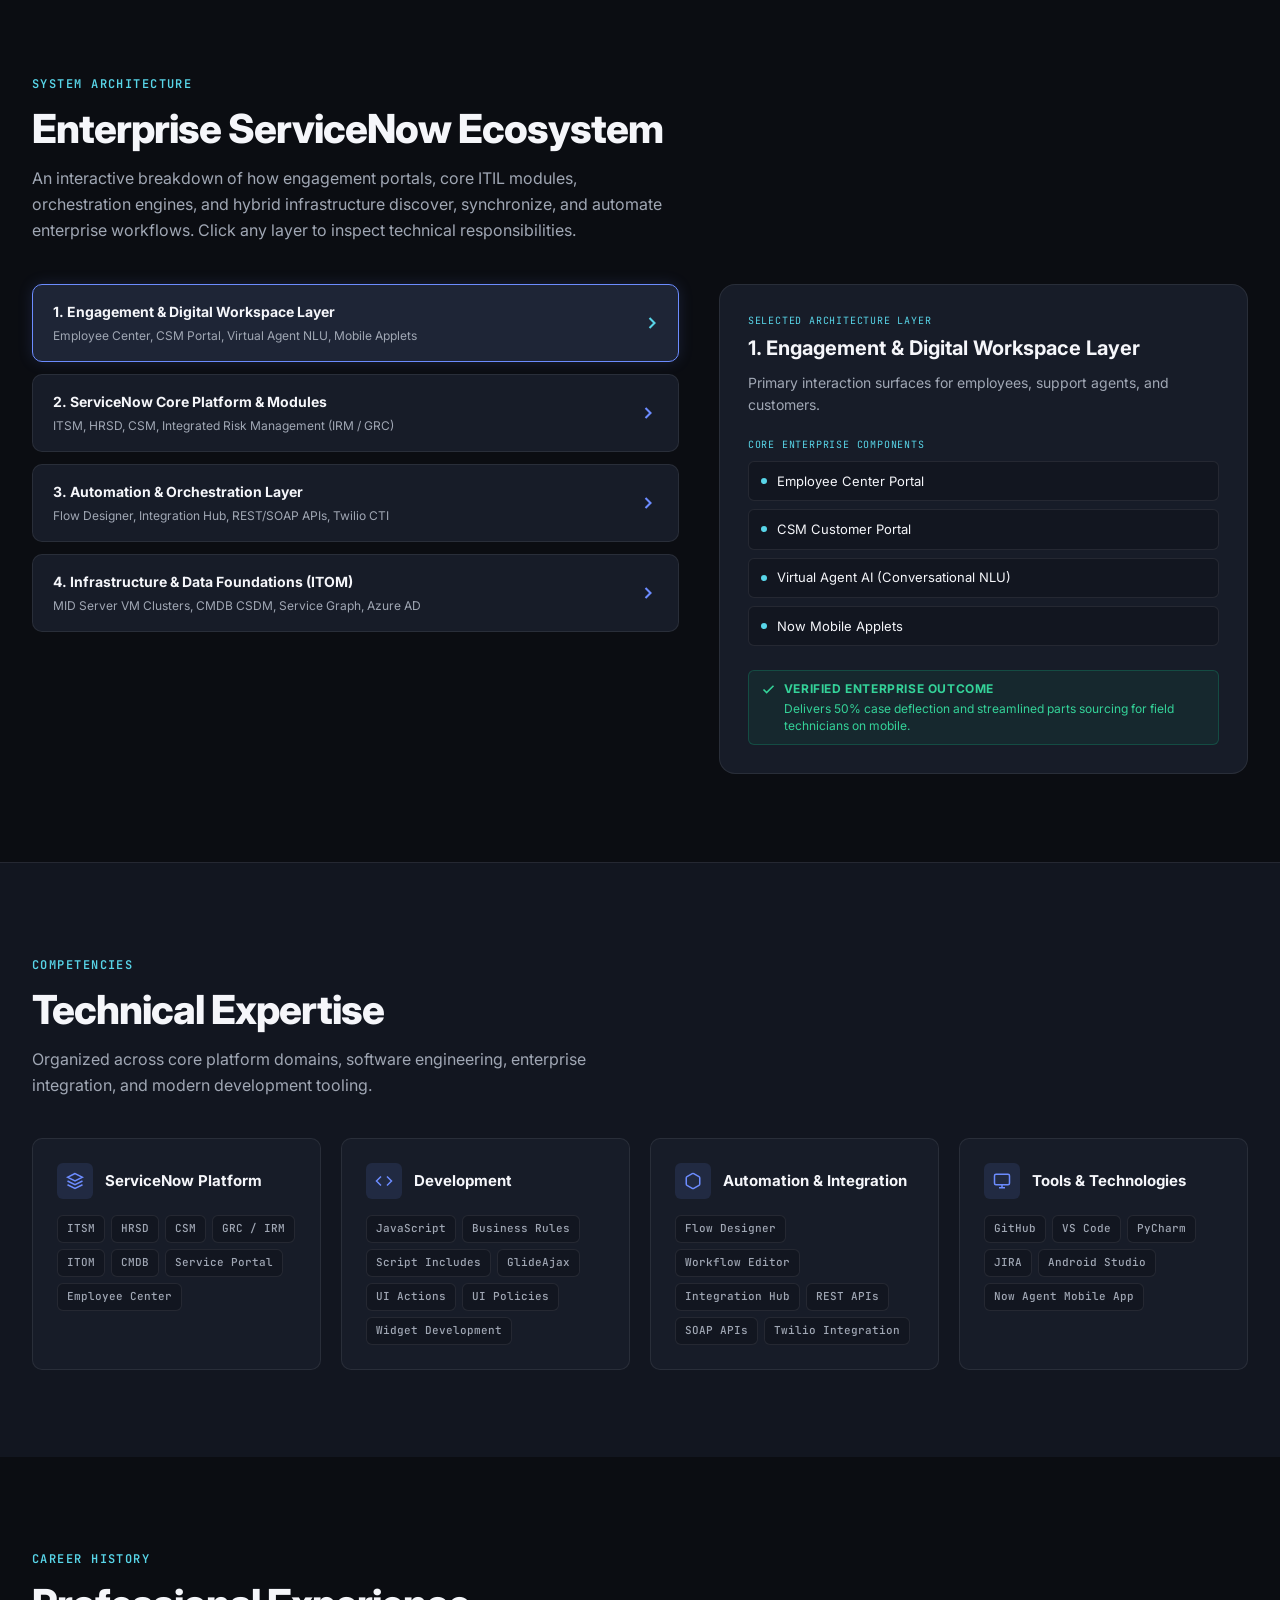
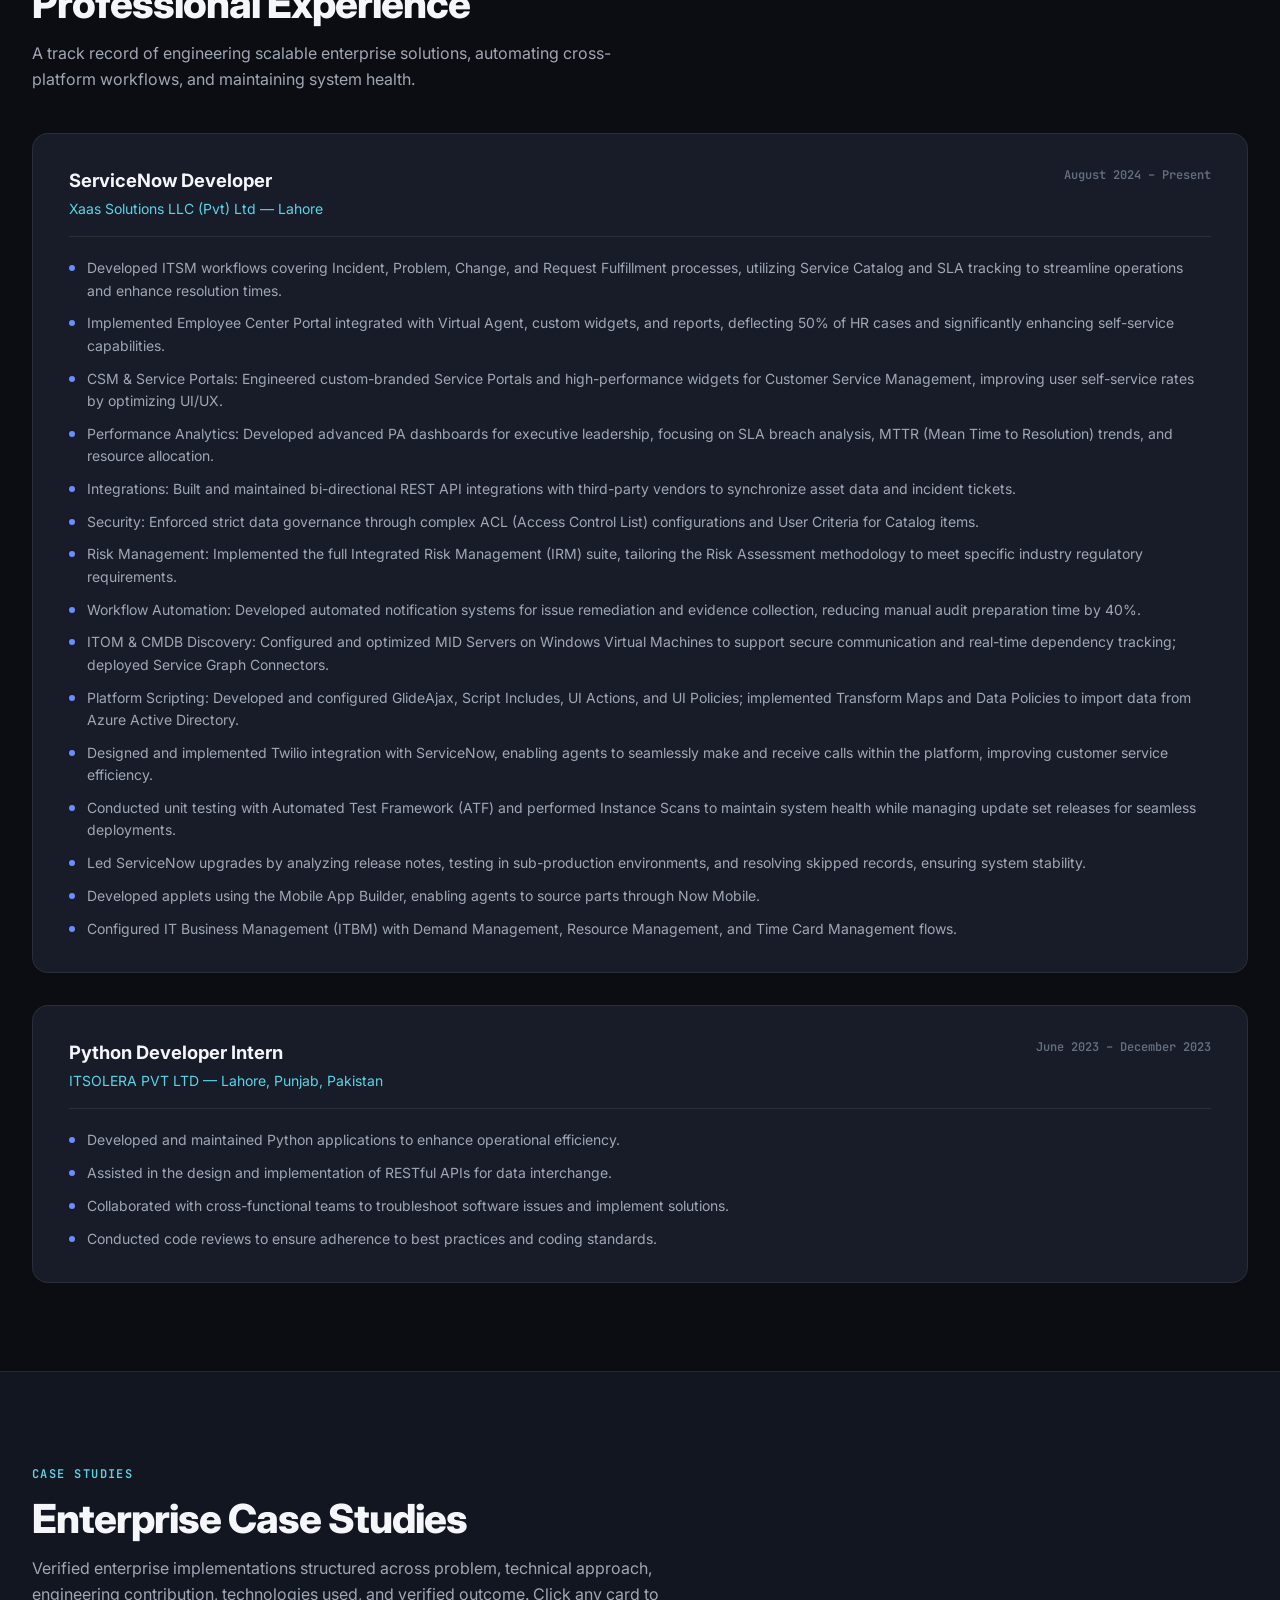
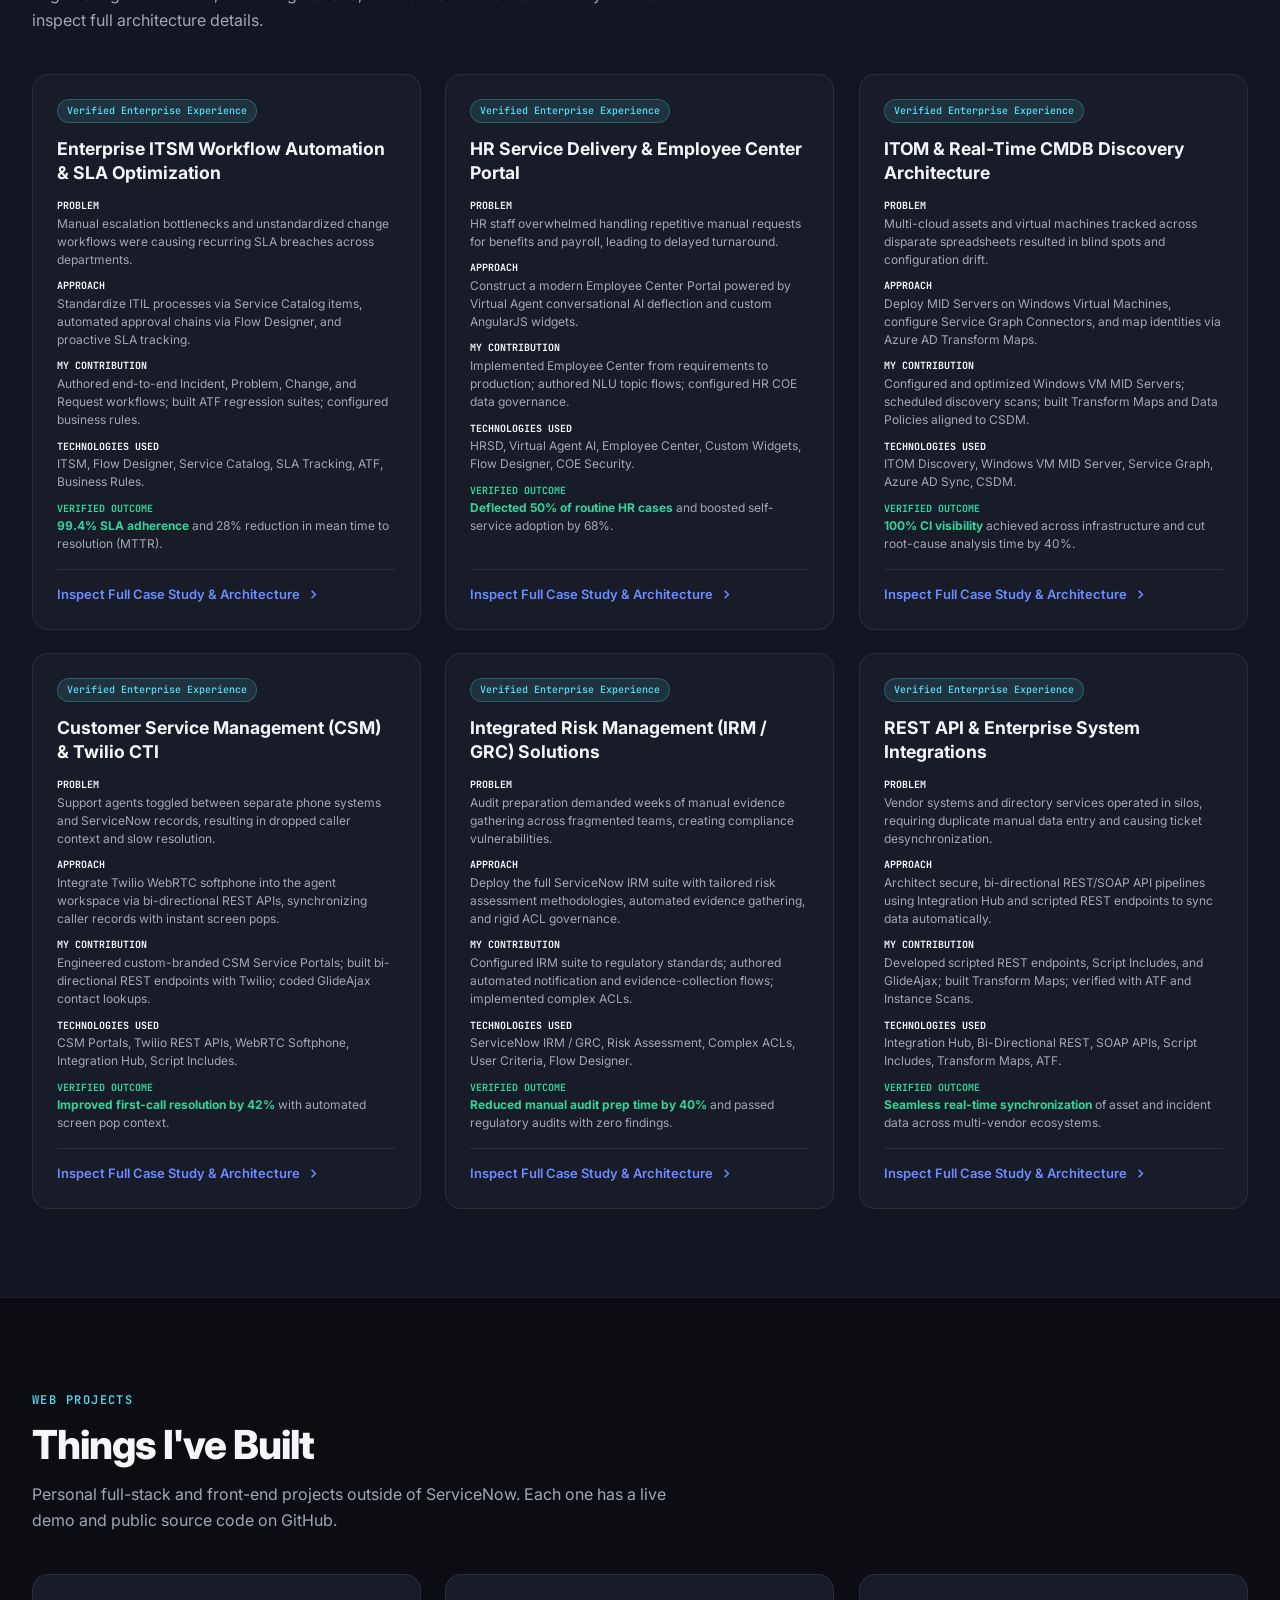
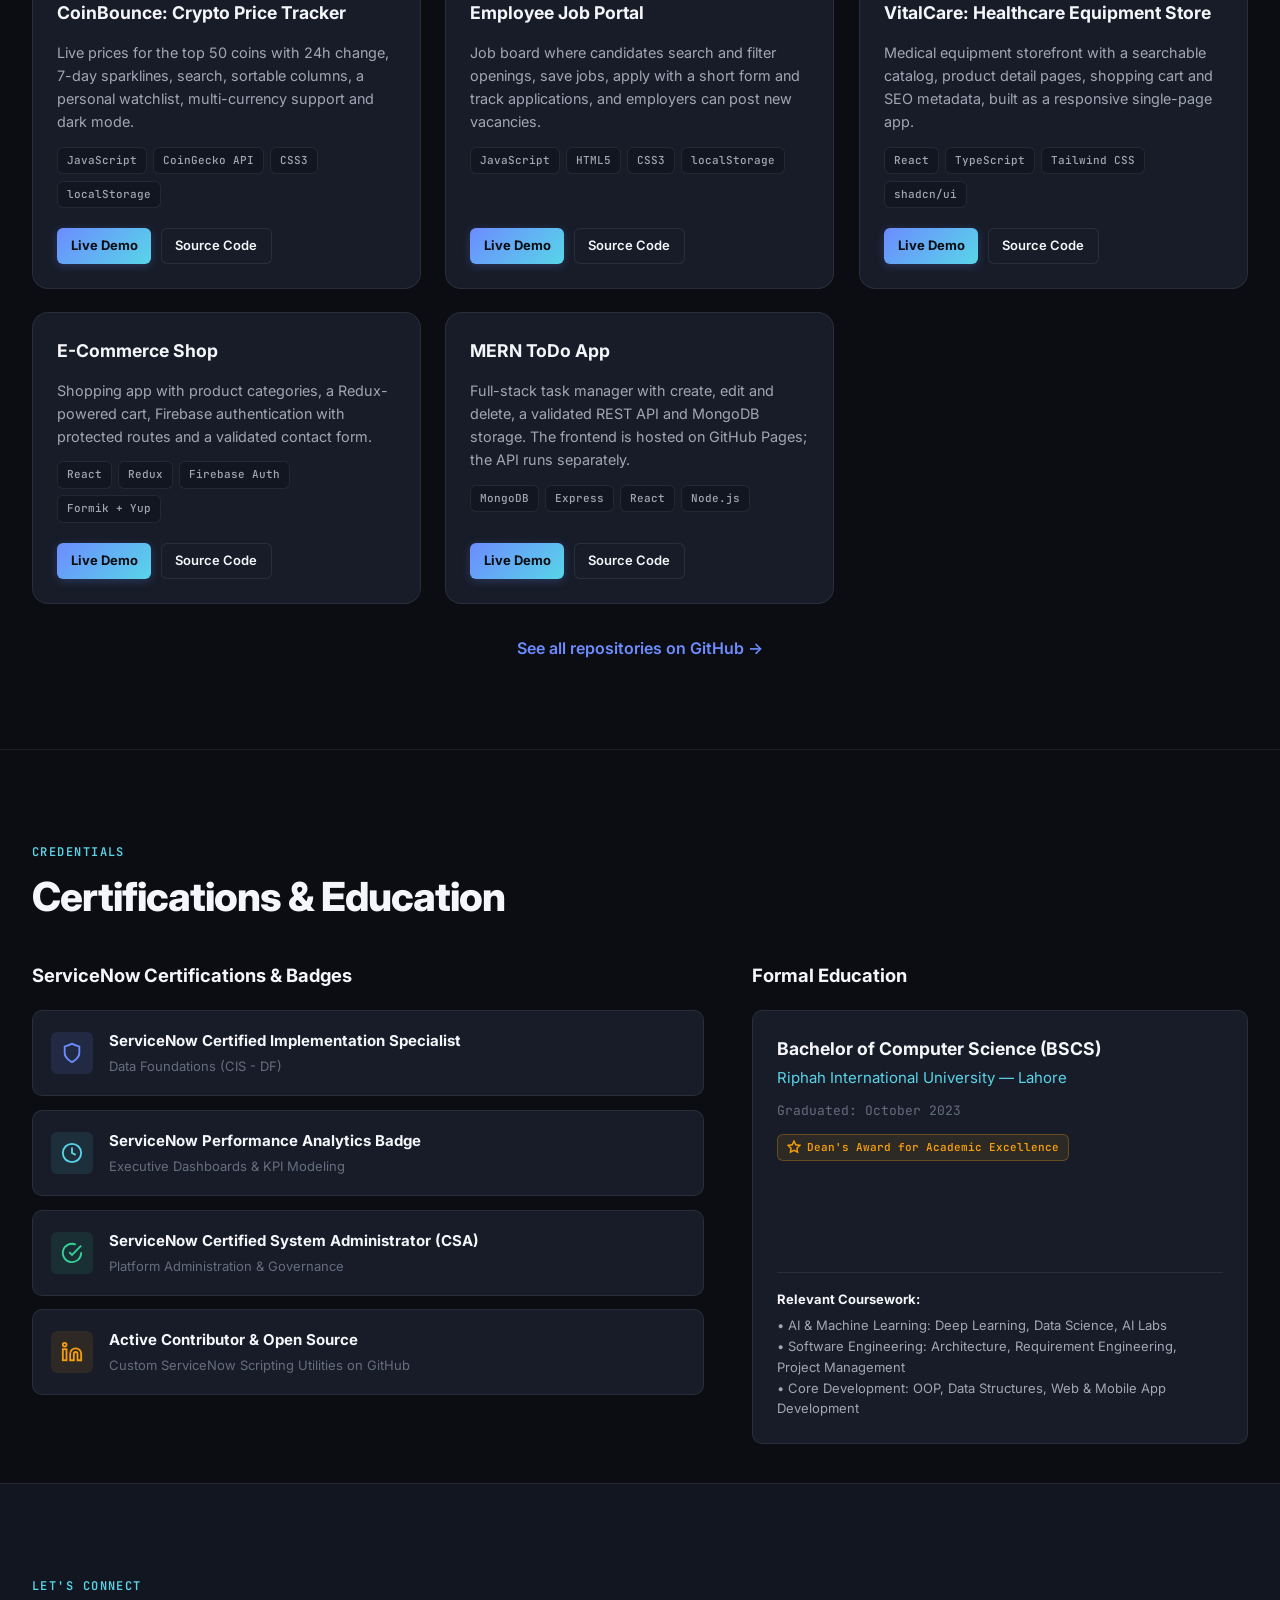
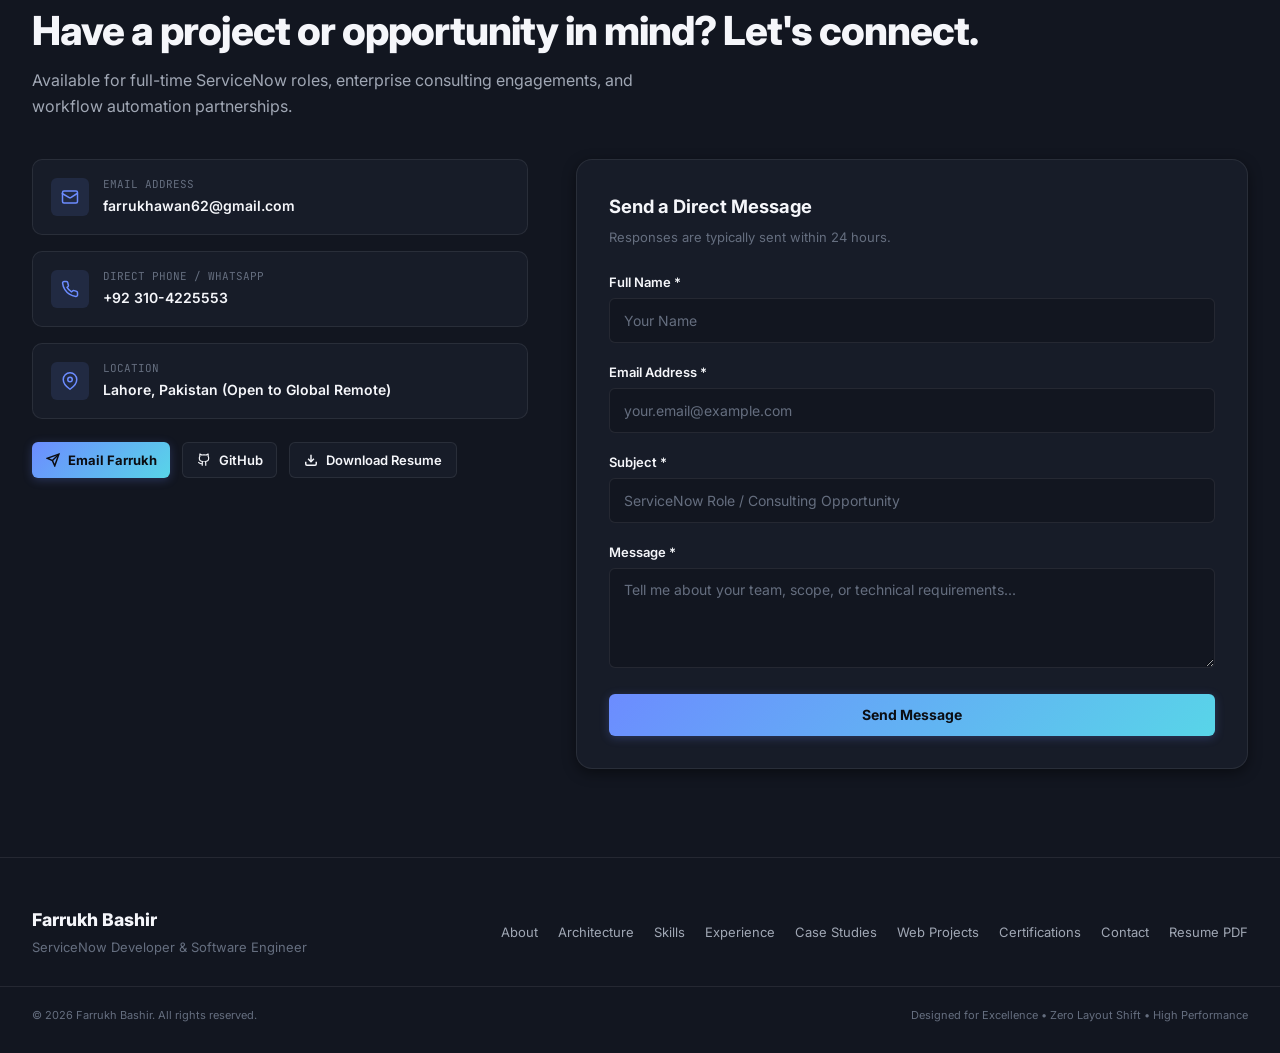
==== commit d8aced5a: "Fix Web Projects cards staying invisible The cards had the reveal class hard-coded but were not part" ====
--- a/index.html
+++ b/index.html
@@ -850,7 +850,7 @@
           </p>
         </div>
         <div class="web-projects-grid">
-          <article class="web-card reveal-on-scroll">
+          <article class="web-card">
             <h3 class="web-card-title">CoinBounce: Crypto Price Tracker</h3>
             <p class="web-card-desc">Live prices for the top 50 coins with 24h change, 7-day sparklines, search, sortable columns, a personal watchlist, multi-currency support and dark mode.</p>
             <div class="skill-tags-wrap"><span class="skill-tag">JavaScript</span><span class="skill-tag">CoinGecko API</span><span class="skill-tag">CSS3</span><span class="skill-tag">localStorage</span></div>
@@ -859,7 +859,7 @@
               <a href="https://github.com/FARRU11/coin-bounce" target="_blank" rel="noopener noreferrer" class="btn btn-secondary btn-sm">Source Code</a>
             </div>
           </article>
-          <article class="web-card reveal-on-scroll">
+          <article class="web-card">
             <h3 class="web-card-title">Employee Job Portal</h3>
             <p class="web-card-desc">Job board where candidates search and filter openings, save jobs, apply with a short form and track applications, and employers can post new vacancies.</p>
             <div class="skill-tags-wrap"><span class="skill-tag">JavaScript</span><span class="skill-tag">HTML5</span><span class="skill-tag">CSS3</span><span class="skill-tag">localStorage</span></div>
@@ -868,7 +868,7 @@
               <a href="https://github.com/FARRU11/My-employee-job-portal" target="_blank" rel="noopener noreferrer" class="btn btn-secondary btn-sm">Source Code</a>
             </div>
           </article>
-          <article class="web-card reveal-on-scroll">
+          <article class="web-card">
             <h3 class="web-card-title">VitalCare: Healthcare Equipment Store</h3>
             <p class="web-card-desc">Medical equipment storefront with a searchable catalog, product detail pages, shopping cart and SEO metadata, built as a responsive single-page app.</p>
             <div class="skill-tags-wrap"><span class="skill-tag">React</span><span class="skill-tag">TypeScript</span><span class="skill-tag">Tailwind CSS</span><span class="skill-tag">shadcn/ui</span></div>
@@ -877,7 +877,7 @@
               <a href="https://github.com/FARRU11/health-gear-hub" target="_blank" rel="noopener noreferrer" class="btn btn-secondary btn-sm">Source Code</a>
             </div>
           </article>
-          <article class="web-card reveal-on-scroll">
+          <article class="web-card">
             <h3 class="web-card-title">E-Commerce Shop</h3>
             <p class="web-card-desc">Shopping app with product categories, a Redux-powered cart, Firebase authentication with protected routes and a validated contact form.</p>
             <div class="skill-tags-wrap"><span class="skill-tag">React</span><span class="skill-tag">Redux</span><span class="skill-tag">Firebase Auth</span><span class="skill-tag">Formik + Yup</span></div>
@@ -886,7 +886,7 @@
               <a href="https://github.com/FARRU11/Ecommerce" target="_blank" rel="noopener noreferrer" class="btn btn-secondary btn-sm">Source Code</a>
             </div>
           </article>
-          <article class="web-card reveal-on-scroll">
+          <article class="web-card">
             <h3 class="web-card-title">MERN ToDo App</h3>
             <p class="web-card-desc">Full-stack task manager with create, edit and delete, a validated REST API and MongoDB storage. The frontend is hosted on GitHub Pages; the API runs separately.</p>
             <div class="skill-tags-wrap"><span class="skill-tag">MongoDB</span><span class="skill-tag">Express</span><span class="skill-tag">React</span><span class="skill-tag">Node.js</span></div>
